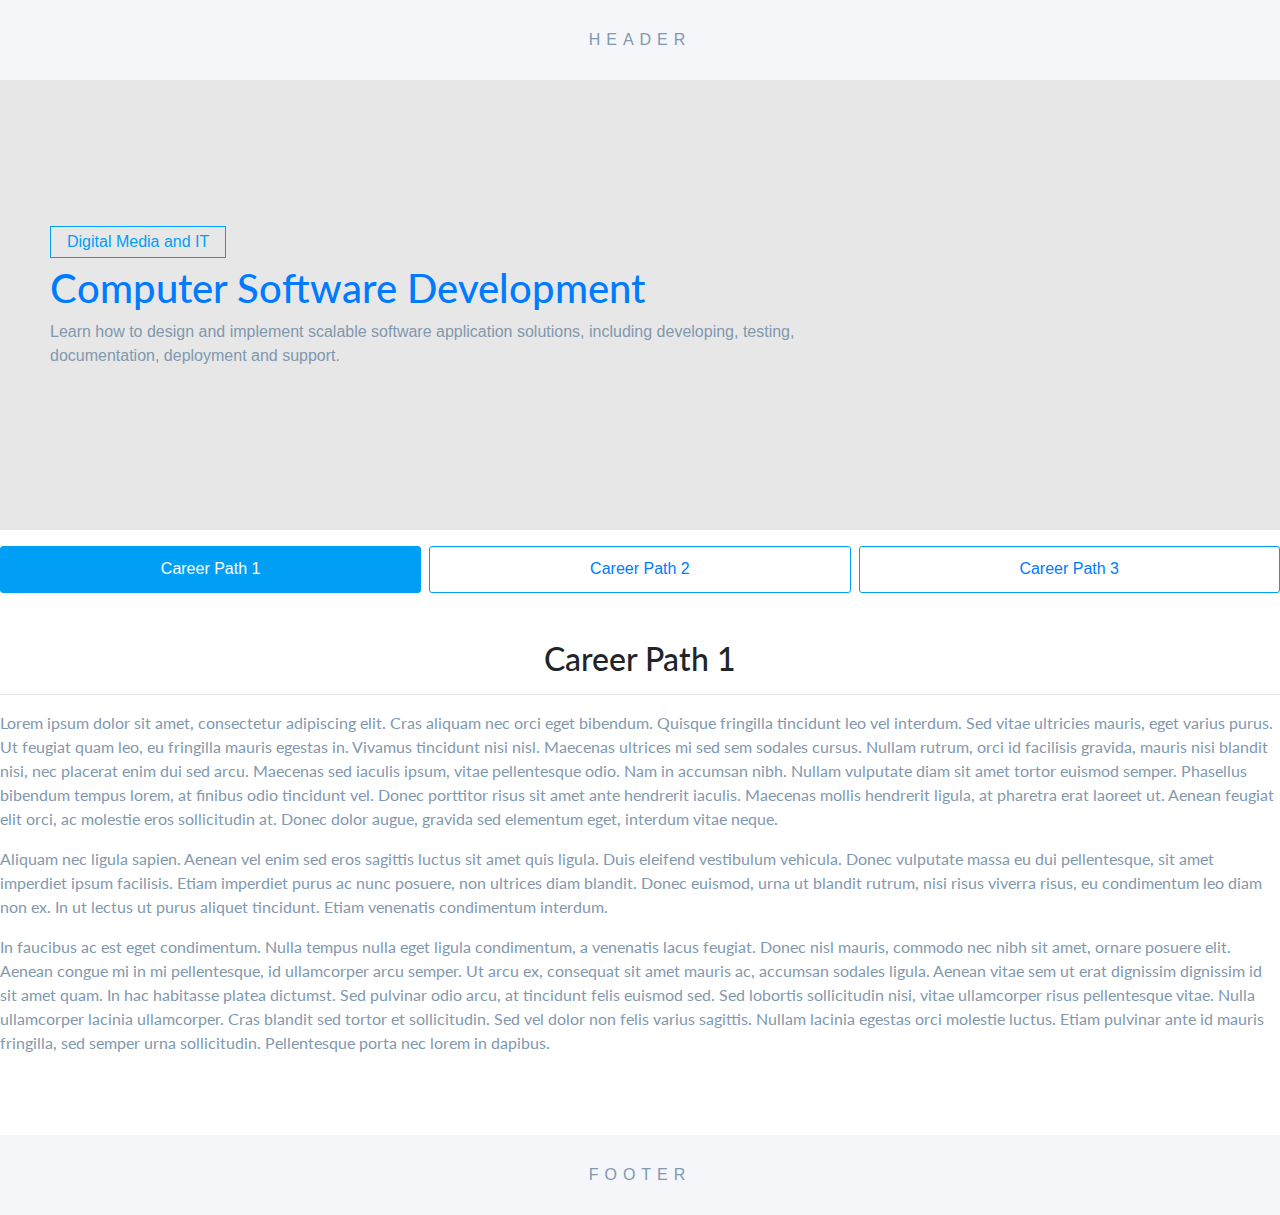
==== pages/software-dev.html @ f61a97df "initial wireframe" ====
<!DOCTYPE html>
<html lang="en-us">

<head>
    <meta charset="UTF-8" />    
    <title>DMIT Career Portal</title>
    <link rel="stylesheet" href="../css/reset.css">
    <link rel="stylesheet" href="../css/styles.css">
    <link rel="stylesheet" href="../css/careers.css">

    <!-- Link rels -->
    <link rel="stylesheet" href="https://maxcdn.bootstrapcdn.com/bootstrap/4.5.2/css/bootstrap.min.css">
    <link rel="shortcut icon" type="image/x-icon" href="https://image.ibb.co/fOur3b/favicon.png"/>

</head>

<body>
    <div class="software-dev-page">
        <header>
            <p>Header</p>
        </header>

        <main>
            <div class="section-1">
                <div class="caption">
                    <span>Digital Media and IT</span>
                    <h1>Computer Software Development</h1>
                    <p>Learn how to design and implement scalable software application solutions, including developing, testing, documentation, deployment and support.</p>
                </div>
            </div>

            <div class="section-2 mt-3">
                <ul class="nav nav-tabs" role="tablist">
                    <li class="nav-item">
                        <a class="nav-link active" data-toggle="tab" href="#tabs-1" role="tab">Career Path 1</a>
                    </li>
                    <li class="nav-item">
                        <a class="nav-link" data-toggle="tab" href="#tabs-2" role="tab">Career Path 2</a>
                    </li>
                    <li class="nav-item">
                        <a class="nav-link" data-toggle="tab" href="#tabs-3" role="tab">Career Path 3</a>
                    </li>
                </ul><!-- Tab panes -->
                <div class="tab-content">
                    <div class="tab-pane active mt-5 font-lato" id="tabs-1" role="tabpanel">
                        <h2 class="text-center">Career Path 1</h2>
                        <hr>
                        <p class="font-lato">
                            Lorem ipsum dolor sit amet, consectetur adipiscing elit. Cras aliquam nec orci eget bibendum. Quisque fringilla tincidunt leo vel interdum. Sed vitae ultricies mauris, eget varius purus. Ut feugiat quam leo, eu fringilla mauris egestas in. Vivamus tincidunt nisi nisl. Maecenas ultrices mi sed sem sodales cursus. Nullam rutrum, orci id facilisis gravida, mauris nisi blandit nisi, nec placerat enim dui sed arcu. Maecenas sed iaculis ipsum, vitae pellentesque odio. Nam in accumsan nibh. Nullam vulputate diam sit amet tortor euismod semper. Phasellus bibendum tempus lorem, at finibus odio tincidunt vel. Donec porttitor risus sit amet ante hendrerit iaculis. Maecenas mollis hendrerit ligula, at pharetra erat laoreet ut. Aenean feugiat elit orci, ac molestie eros sollicitudin at. Donec dolor augue, gravida sed elementum eget, interdum vitae neque.
                        </p>
                        <p class="font-lato">
                            Aliquam nec ligula sapien. Aenean vel enim sed eros sagittis luctus sit amet quis ligula. Duis eleifend vestibulum vehicula. Donec vulputate massa eu dui pellentesque, sit amet imperdiet ipsum facilisis. Etiam imperdiet purus ac nunc posuere, non ultrices diam blandit. Donec euismod, urna ut blandit rutrum, nisi risus viverra risus, eu condimentum leo diam non ex. In ut lectus ut purus aliquet tincidunt. Etiam venenatis condimentum interdum.
                        </p>
                        <p class="font-lato">
                            In faucibus ac est eget condimentum. Nulla tempus nulla eget ligula condimentum, a venenatis lacus feugiat. Donec nisl mauris, commodo nec nibh sit amet, ornare posuere elit. Aenean congue mi in mi pellentesque, id ullamcorper arcu semper. Ut arcu ex, consequat sit amet mauris ac, accumsan sodales ligula. Aenean vitae sem ut erat dignissim dignissim id sit amet quam. In hac habitasse platea dictumst. Sed pulvinar odio arcu, at tincidunt felis euismod sed. Sed lobortis sollicitudin nisi, vitae ullamcorper risus pellentesque vitae. Nulla ullamcorper lacinia ullamcorper. Cras blandit sed tortor et sollicitudin. Sed vel dolor non felis varius sagittis. Nullam lacinia egestas orci molestie luctus. Etiam pulvinar ante id mauris fringilla, sed semper urna sollicitudin. Pellentesque porta nec lorem in dapibus.
                        </p>
                    </div>
                    <div class="tab-pane mt-5 font-lato" id="tabs-2" role="tabpanel">
                        <h2 class="text-center">Career Path 2</h2>
                        <hr>
                        <p class="font-lato">
                            Lorem ipsum dolor sit amet, consectetur adipiscing elit. Cras aliquam nec orci eget bibendum. Quisque fringilla tincidunt leo vel interdum. Sed vitae ultricies mauris, eget varius purus. Ut feugiat quam leo, eu fringilla mauris egestas in. Vivamus tincidunt nisi nisl. Maecenas ultrices mi sed sem sodales cursus. Nullam rutrum, orci id facilisis gravida, mauris nisi blandit nisi, nec placerat enim dui sed arcu. Maecenas sed iaculis ipsum, vitae pellentesque odio. Nam in accumsan nibh. Nullam vulputate diam sit amet tortor euismod semper. Phasellus bibendum tempus lorem, at finibus odio tincidunt vel. Donec porttitor risus sit amet ante hendrerit iaculis. Maecenas mollis hendrerit ligula, at pharetra erat laoreet ut. Aenean feugiat elit orci, ac molestie eros sollicitudin at. Donec dolor augue, gravida sed elementum eget, interdum vitae neque.
                        </p>
                        <p class="font-lato">
                            Aliquam nec ligula sapien. Aenean vel enim sed eros sagittis luctus sit amet quis ligula. Duis eleifend vestibulum vehicula. Donec vulputate massa eu dui pellentesque, sit amet imperdiet ipsum facilisis. Etiam imperdiet purus ac nunc posuere, non ultrices diam blandit. Donec euismod, urna ut blandit rutrum, nisi risus viverra risus, eu condimentum leo diam non ex. In ut lectus ut purus aliquet tincidunt. Etiam venenatis condimentum interdum.
                        </p>
                        <p class="font-lato">
                            In faucibus ac est eget condimentum. Nulla tempus nulla eget ligula condimentum, a venenatis lacus feugiat. Donec nisl mauris, commodo nec nibh sit amet, ornare posuere elit. Aenean congue mi in mi pellentesque, id ullamcorper arcu semper. Ut arcu ex, consequat sit amet mauris ac, accumsan sodales ligula. Aenean vitae sem ut erat dignissim dignissim id sit amet quam. In hac habitasse platea dictumst. Sed pulvinar odio arcu, at tincidunt felis euismod sed. Sed lobortis sollicitudin nisi, vitae ullamcorper risus pellentesque vitae. Nulla ullamcorper lacinia ullamcorper. Cras blandit sed tortor et sollicitudin. Sed vel dolor non felis varius sagittis. Nullam lacinia egestas orci molestie luctus. Etiam pulvinar ante id mauris fringilla, sed semper urna sollicitudin. Pellentesque porta nec lorem in dapibus.
                        </p>
                    </div>
                    <div class="tab-pane mt-5 font-lato" id="tabs-3" role="tabpanel">
                        <h2 class="text-center">Career Path 3</h2>
                        <hr>
                        <p class="font-lato">
                            Lorem ipsum dolor sit amet, consectetur adipiscing elit. Cras aliquam nec orci eget bibendum. Quisque fringilla tincidunt leo vel interdum. Sed vitae ultricies mauris, eget varius purus. Ut feugiat quam leo, eu fringilla mauris egestas in. Vivamus tincidunt nisi nisl. Maecenas ultrices mi sed sem sodales cursus. Nullam rutrum, orci id facilisis gravida, mauris nisi blandit nisi, nec placerat enim dui sed arcu. Maecenas sed iaculis ipsum, vitae pellentesque odio. Nam in accumsan nibh. Nullam vulputate diam sit amet tortor euismod semper. Phasellus bibendum tempus lorem, at finibus odio tincidunt vel. Donec porttitor risus sit amet ante hendrerit iaculis. Maecenas mollis hendrerit ligula, at pharetra erat laoreet ut. Aenean feugiat elit orci, ac molestie eros sollicitudin at. Donec dolor augue, gravida sed elementum eget, interdum vitae neque.
                        </p>
                        <p class="font-lato">
                            Aliquam nec ligula sapien. Aenean vel enim sed eros sagittis luctus sit amet quis ligula. Duis eleifend vestibulum vehicula. Donec vulputate massa eu dui pellentesque, sit amet imperdiet ipsum facilisis. Etiam imperdiet purus ac nunc posuere, non ultrices diam blandit. Donec euismod, urna ut blandit rutrum, nisi risus viverra risus, eu condimentum leo diam non ex. In ut lectus ut purus aliquet tincidunt. Etiam venenatis condimentum interdum.
                        </p>
                        <p class="font-lato">
                            In faucibus ac est eget condimentum. Nulla tempus nulla eget ligula condimentum, a venenatis lacus feugiat. Donec nisl mauris, commodo nec nibh sit amet, ornare posuere elit. Aenean congue mi in mi pellentesque, id ullamcorper arcu semper. Ut arcu ex, consequat sit amet mauris ac, accumsan sodales ligula. Aenean vitae sem ut erat dignissim dignissim id sit amet quam. In hac habitasse platea dictumst. Sed pulvinar odio arcu, at tincidunt felis euismod sed. Sed lobortis sollicitudin nisi, vitae ullamcorper risus pellentesque vitae. Nulla ullamcorper lacinia ullamcorper. Cras blandit sed tortor et sollicitudin. Sed vel dolor non felis varius sagittis. Nullam lacinia egestas orci molestie luctus. Etiam pulvinar ante id mauris fringilla, sed semper urna sollicitudin. Pellentesque porta nec lorem in dapibus.
                        </p>
                    </div>
                </div>
            </div>
        </main>

        <footer>
            <p>Footer</p>
        </footer>
    </div>


    <!-- jQuery library -->
    <script src="https://ajax.googleapis.com/ajax/libs/jquery/3.5.1/jquery.min.js"></script>

    <!-- Latest compiled JavaScript -->
    <script src="https://maxcdn.bootstrapcdn.com/bootstrap/4.5.2/js/bootstrap.min.js"></script>
</body>

</html>
---- css/styles.css ----
@import url('https://fonts.googleapis.com/css?family=Lato:100,100i,300,300i,400,400i,700,700i,900,900i');

body {
    margin: 0;
    padding: 0;
    color: #1f4568;
}

/* Classes */
.font-lato {
    font-family: 'Lato', sans-serif;
}

.home,
.web-dev-page,
.software-dev-page {
    max-width: 1290px;
    margin: 0 auto;
    font-size: 100%;
    line-height: 1.5;
}

/* Header */
header {
    background-color: #f4f6f9;
    height: 80px;
    text-align: center;
}

header p {
    line-height: 80px;
    color: #8198ae;
    text-transform: uppercase;
    letter-spacing: 6px;
}



/* Footer */
footer {
    background-color: #f4f6f9;
    height: 80px;
    text-align: center;
}

footer p {
    line-height: 80px;
    color: #8198ae;
    text-transform: uppercase;
    letter-spacing: 6px;
}
---- css/careers.css ----
/* ---------------------- Web Dev Page Elements ---------------------- */

.section-1 {
    height: 50vh;
    background-image: url(../img/sample-bg.jpg);
    display: flex;
    align-items: center;
    padding: 0 50px;
}

h1 {
    color: #007bff;
    font-size: 55px;
    margin: 0;
    font-family: 'Lato', sans-serif;
}

.caption { 
    width: 70%;
}

.caption span {
    color: #009ff6;
    border: 1px solid #009ff6;
    padding: 3px 16px;
    margin-bottom: 6px;
    display: inline-block;
}

p { 
    color: #8198ae;
}

/* Section 2 */

.nav-tabs {
    border: 0 !important;
}

.nav-tabs .nav-item {
    width: 33.33%;
    text-align: center;
}

.nav-tabs .nav-item.show .nav-link, .nav-tabs .nav-link.active {
    color: #ffffff !important;
    background-color: #009ff6 !important;
    border-radius: 3px !important;
    border: 1px solid #009ff6 !important;
}

.nav-tabs {
    margin-right: -8px;
}

.nav-tabs .nav-link {
    border: 1px solid #009ff6 !important;
    margin-right: 8px !important;
    border-radius: 3px !important;
    padding: .65rem 1rem;
}

.nav-tabs .nav-link:hover {
    color: #007bff;
}


.section-2 {
    margin-bottom: 5rem;
}
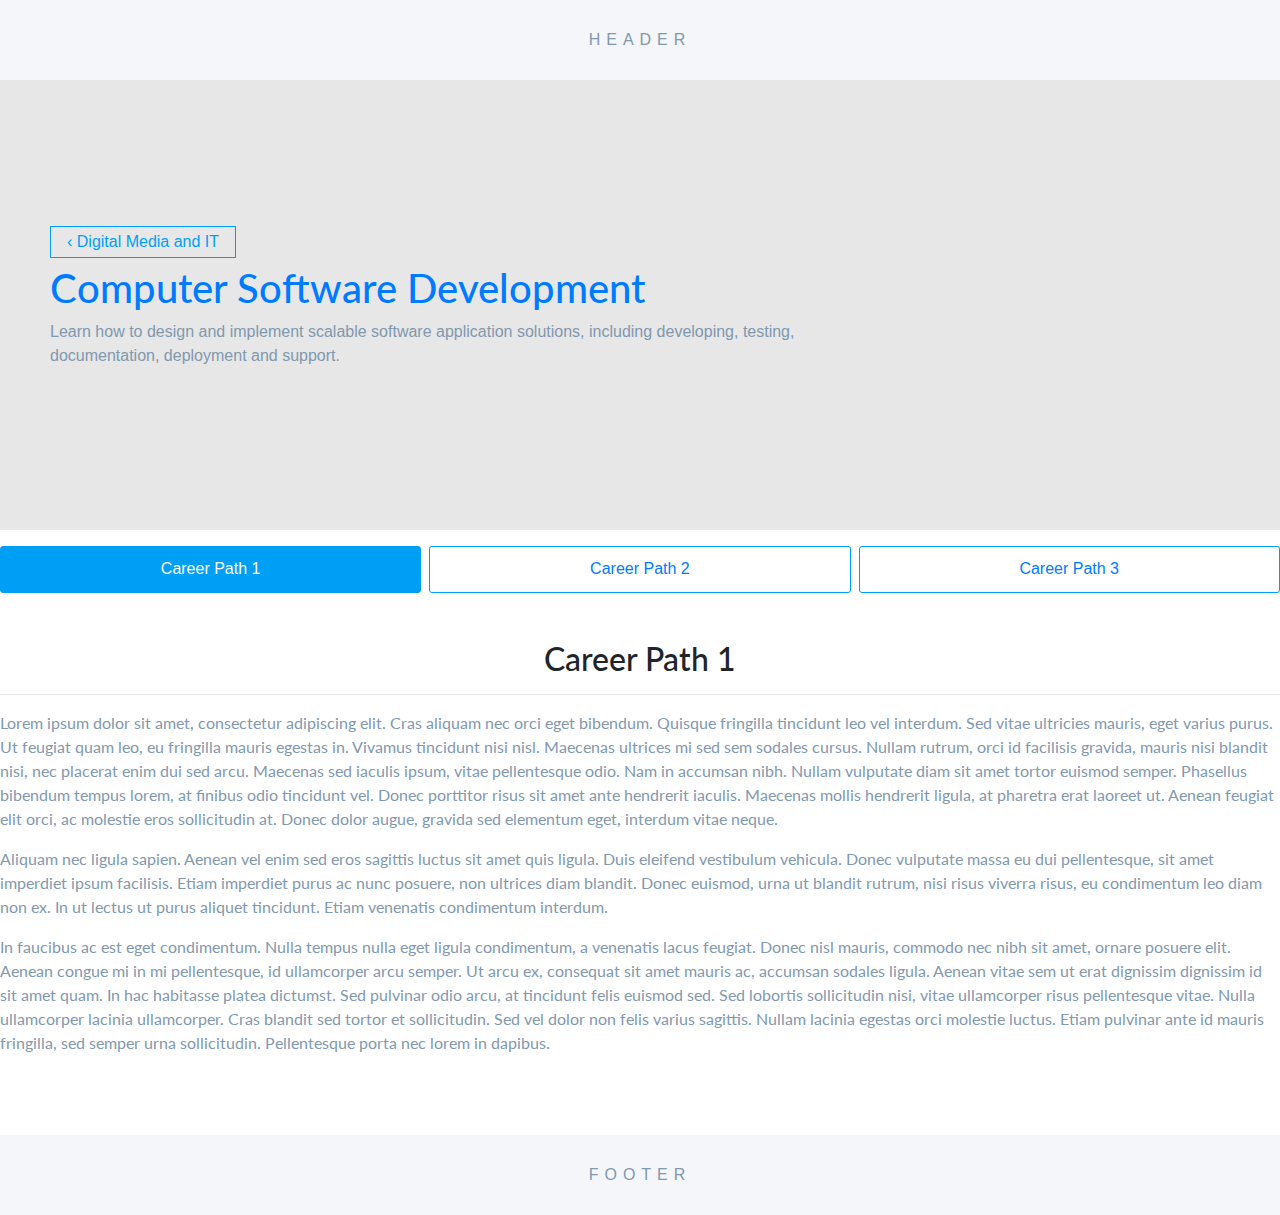
==== commit 678955ef: "updates on pages" ====
--- a/pages/software-dev.html
+++ b/pages/software-dev.html
@@ -4,13 +4,18 @@
 <head>
     <meta charset="UTF-8" />    
     <title>DMIT Career Portal</title>
+
+    <!-- Stylesheets -->
     <link rel="stylesheet" href="../css/reset.css">
     <link rel="stylesheet" href="../css/styles.css">
     <link rel="stylesheet" href="../css/careers.css">
 
-    <!-- Link rels -->
+
+    <!-- Bootstrap CDN -->
     <link rel="stylesheet" href="https://maxcdn.bootstrapcdn.com/bootstrap/4.5.2/css/bootstrap.min.css">
-    <link rel="shortcut icon" type="image/x-icon" href="https://image.ibb.co/fOur3b/favicon.png"/>
+
+    <!-- Favicon -->
+    <link rel="shortcut icon" type="image/png" href="img/favicon.png"/>
 
 </head>
 
@@ -23,7 +28,7 @@
         <main>
             <div class="section-1">
                 <div class="caption">
-                    <span>Digital Media and IT</span>
+                    <span><a href="../index.html" class="text-decoration-none">‹ Digital Media and IT</a></span>
                     <h1>Computer Software Development</h1>
                     <p>Learn how to design and implement scalable software application solutions, including developing, testing, documentation, deployment and support.</p>
                 </div>
--- a/css/careers.css
+++ b/css/careers.css
@@ -26,6 +26,10 @@
     padding: 3px 16px;
     margin-bottom: 6px;
     display: inline-block;
+}
+
+.caption span a {
+    color: inherit;
 }
 
 p { 
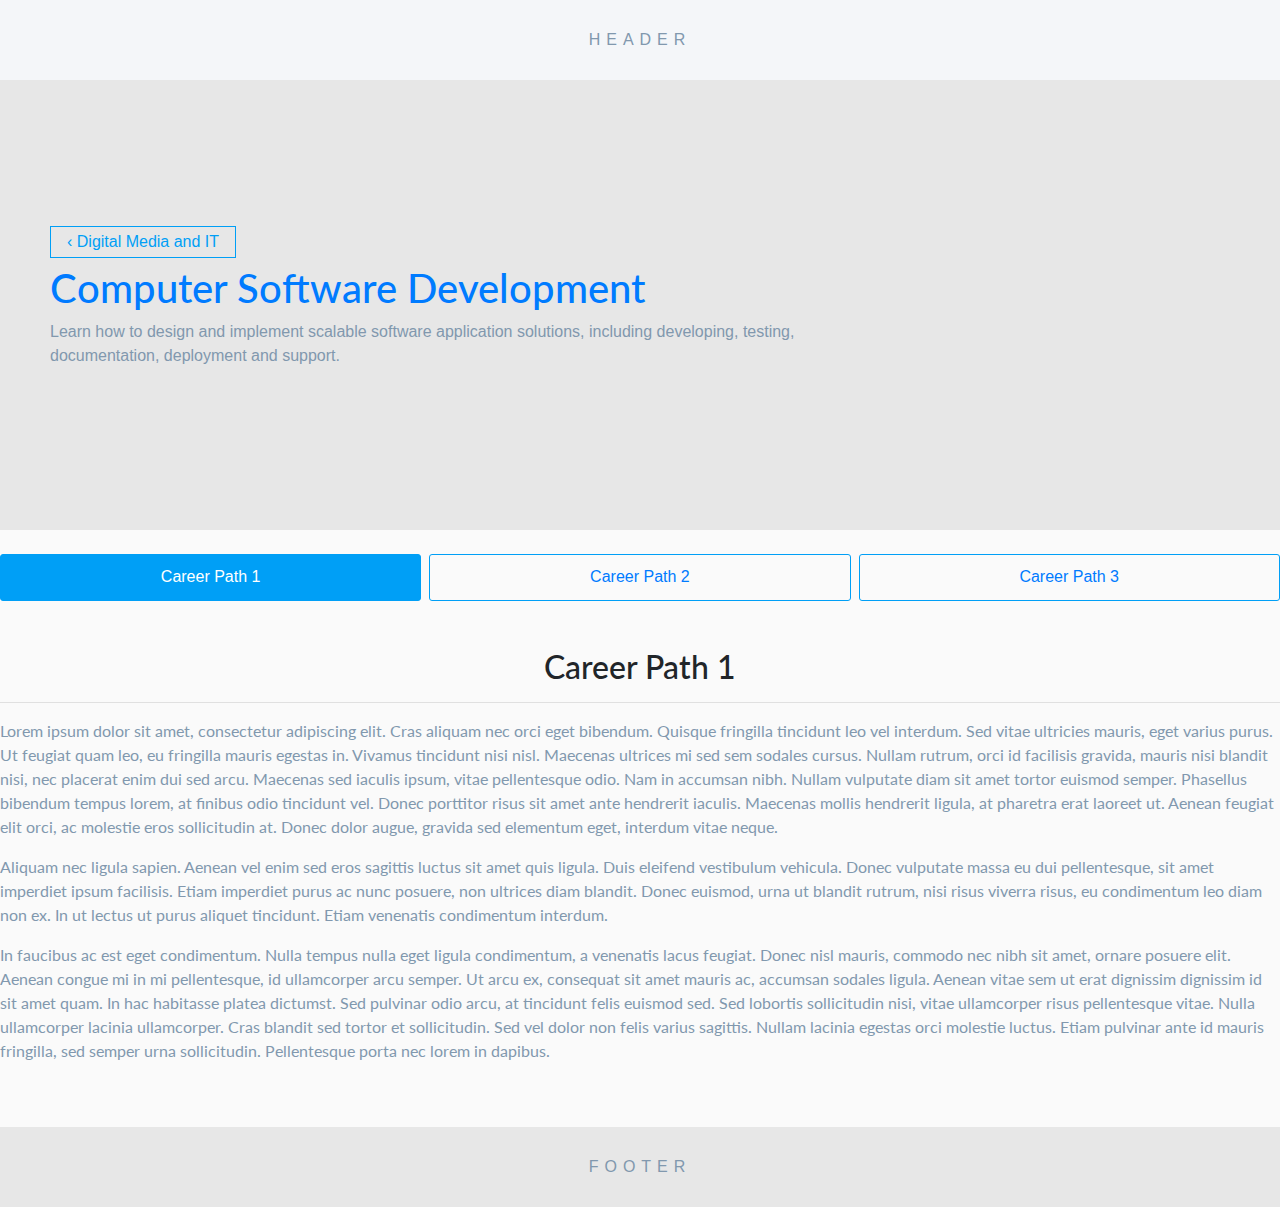
==== commit d4802ff3: "updates on pages" ====
--- a/pages/software-dev.html
+++ b/pages/software-dev.html
@@ -34,7 +34,7 @@
                 </div>
             </div>
 
-            <div class="section-2 mt-3">
+            <div class="section-2 pt-4 pb-5">
                 <ul class="nav nav-tabs" role="tablist">
                     <li class="nav-item">
                         <a class="nav-link active" data-toggle="tab" href="#tabs-1" role="tab">Career Path 1</a>
--- a/css/styles.css
+++ b/css/styles.css
@@ -14,7 +14,7 @@
 .home,
 .web-dev-page,
 .software-dev-page {
-    max-width: 1290px;
+    max-width: 1310px;
     margin: 0 auto;
     font-size: 100%;
     line-height: 1.5;
@@ -38,7 +38,7 @@
 
 /* Footer */
 footer {
-    background-color: #f4f6f9;
+    background-color: #e7e7e7;
     height: 80px;
     text-align: center;
 }
--- a/css/careers.css
+++ b/css/careers.css
@@ -71,5 +71,5 @@
 
 
 .section-2 {
-    margin-bottom: 5rem;
+    background: #f7f7f79c;
 }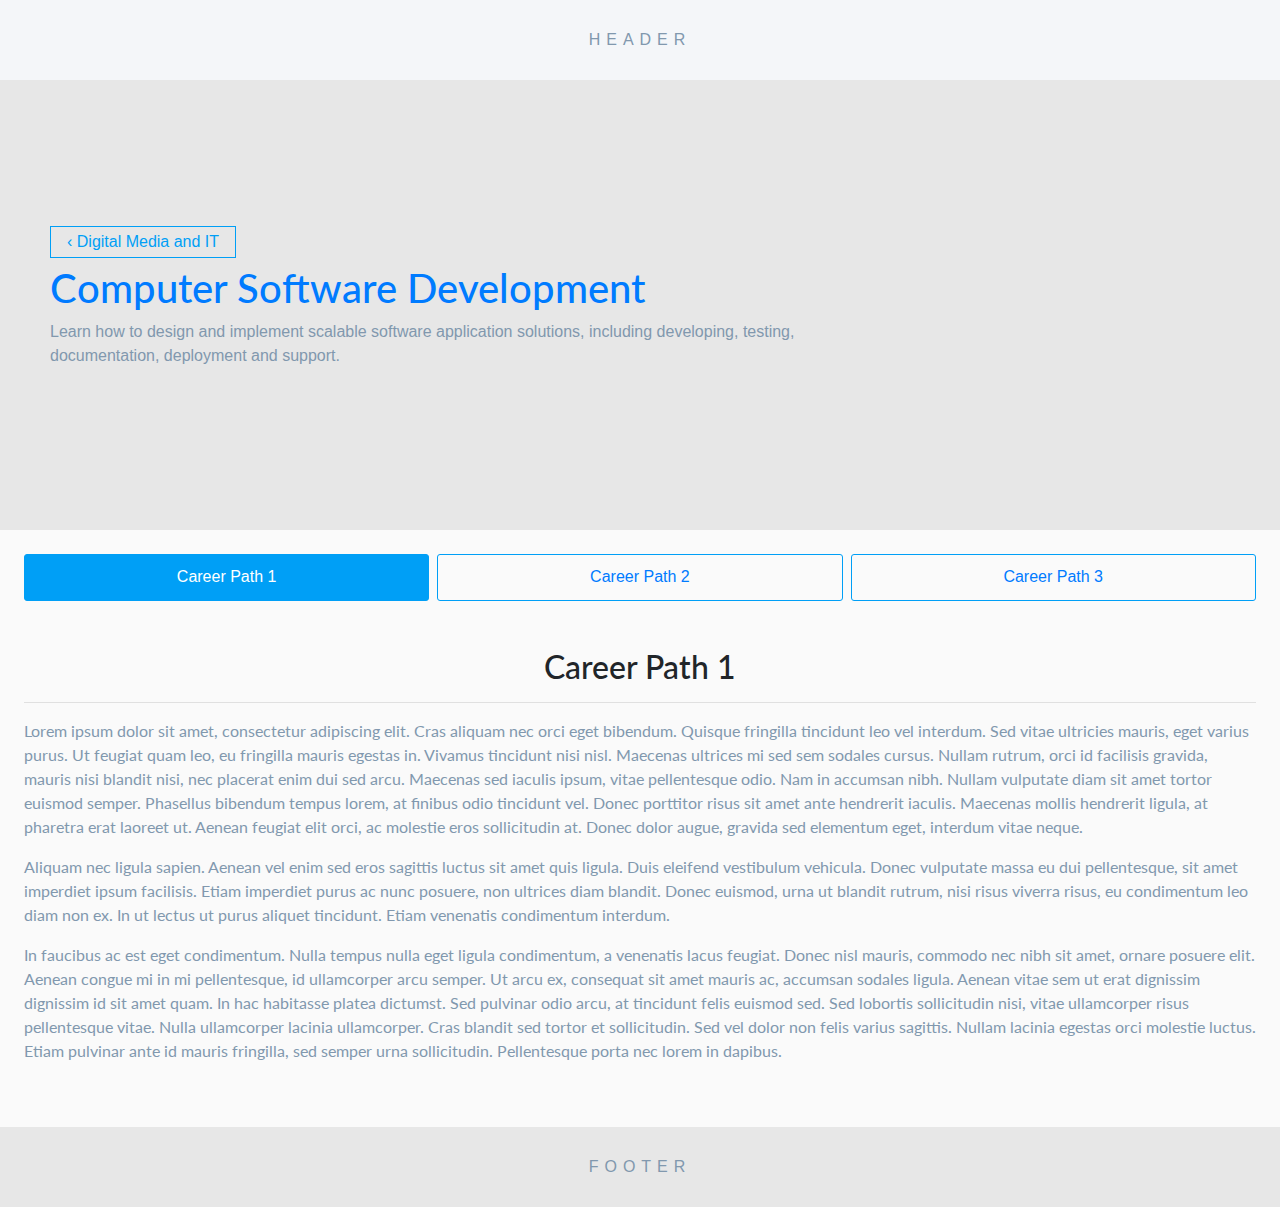
==== commit f27a9551: "updates on pages" ====
--- a/pages/software-dev.html
+++ b/pages/software-dev.html
@@ -34,7 +34,7 @@
                 </div>
             </div>
 
-            <div class="section-2 pt-4 pb-5">
+            <div class="section-2 pt-4 pb-5 px-4">
                 <ul class="nav nav-tabs" role="tablist">
                     <li class="nav-item">
                         <a class="nav-link active" data-toggle="tab" href="#tabs-1" role="tab">Career Path 1</a>
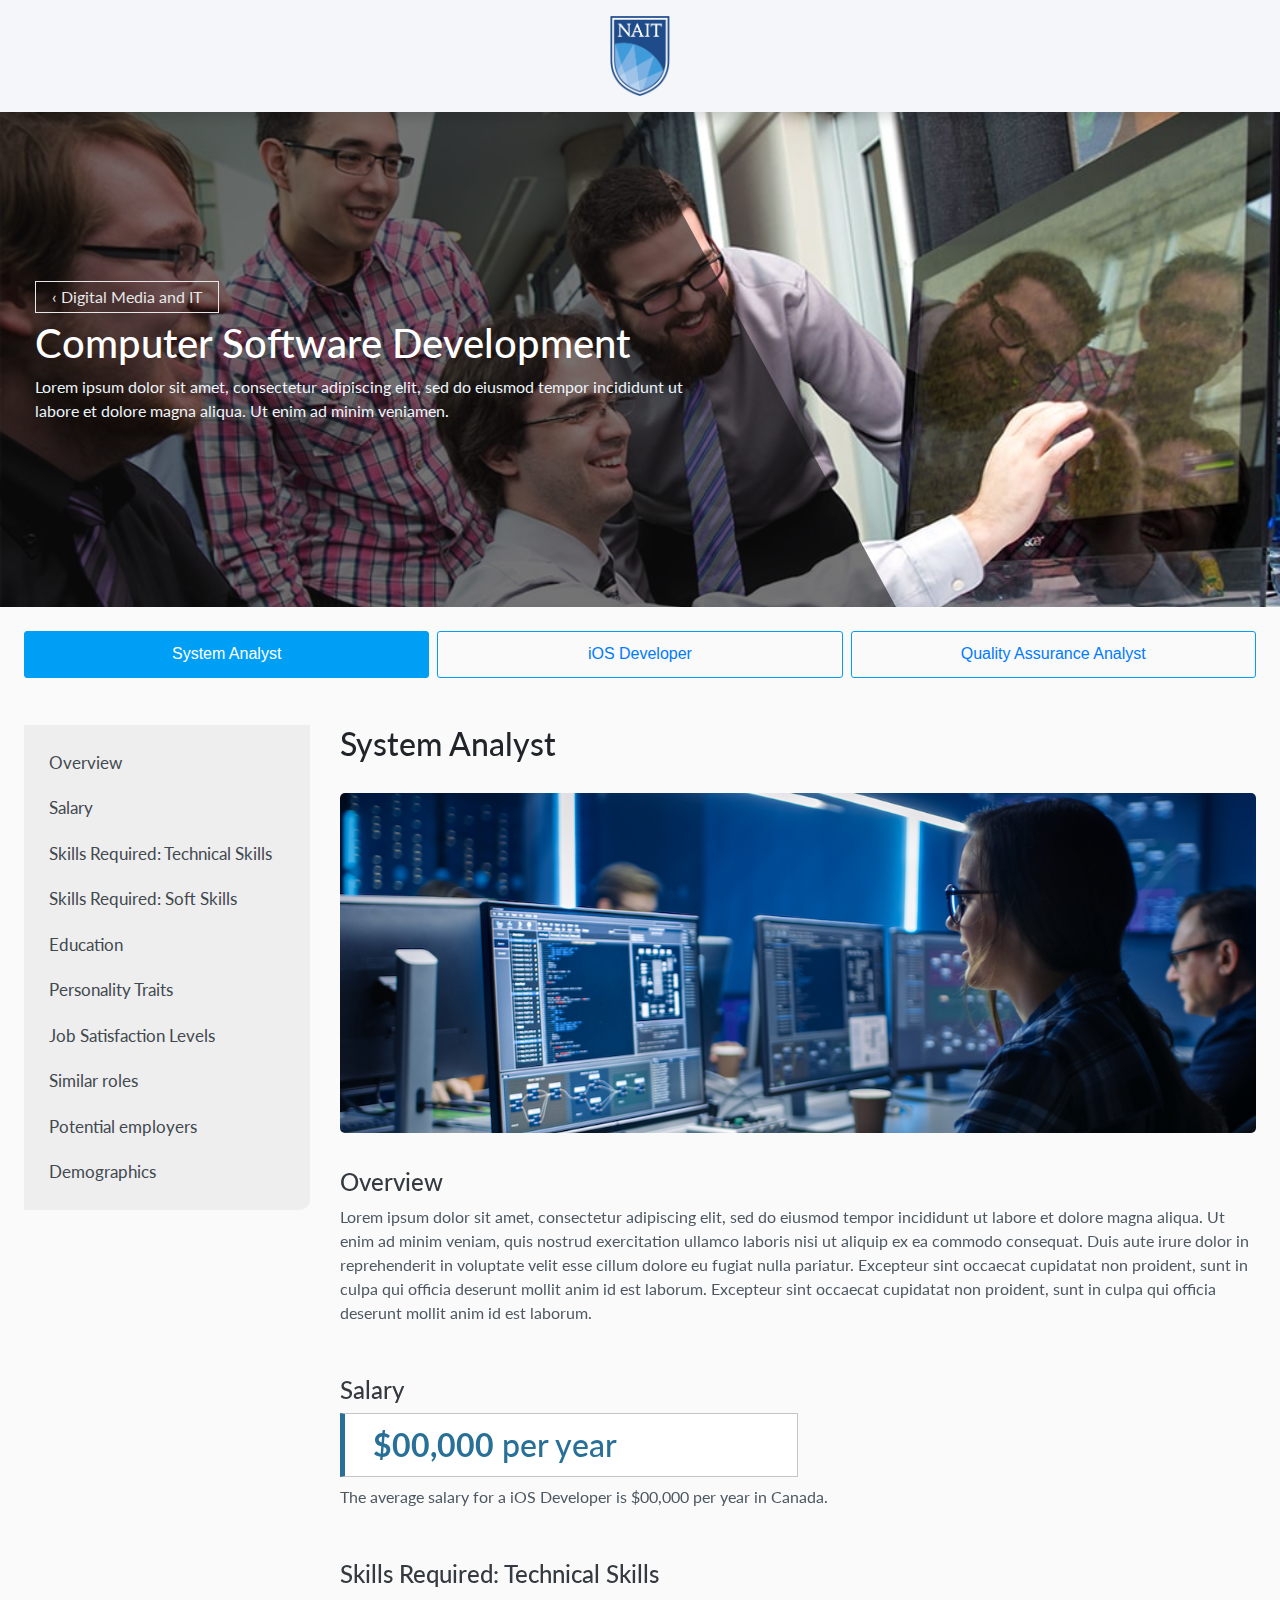
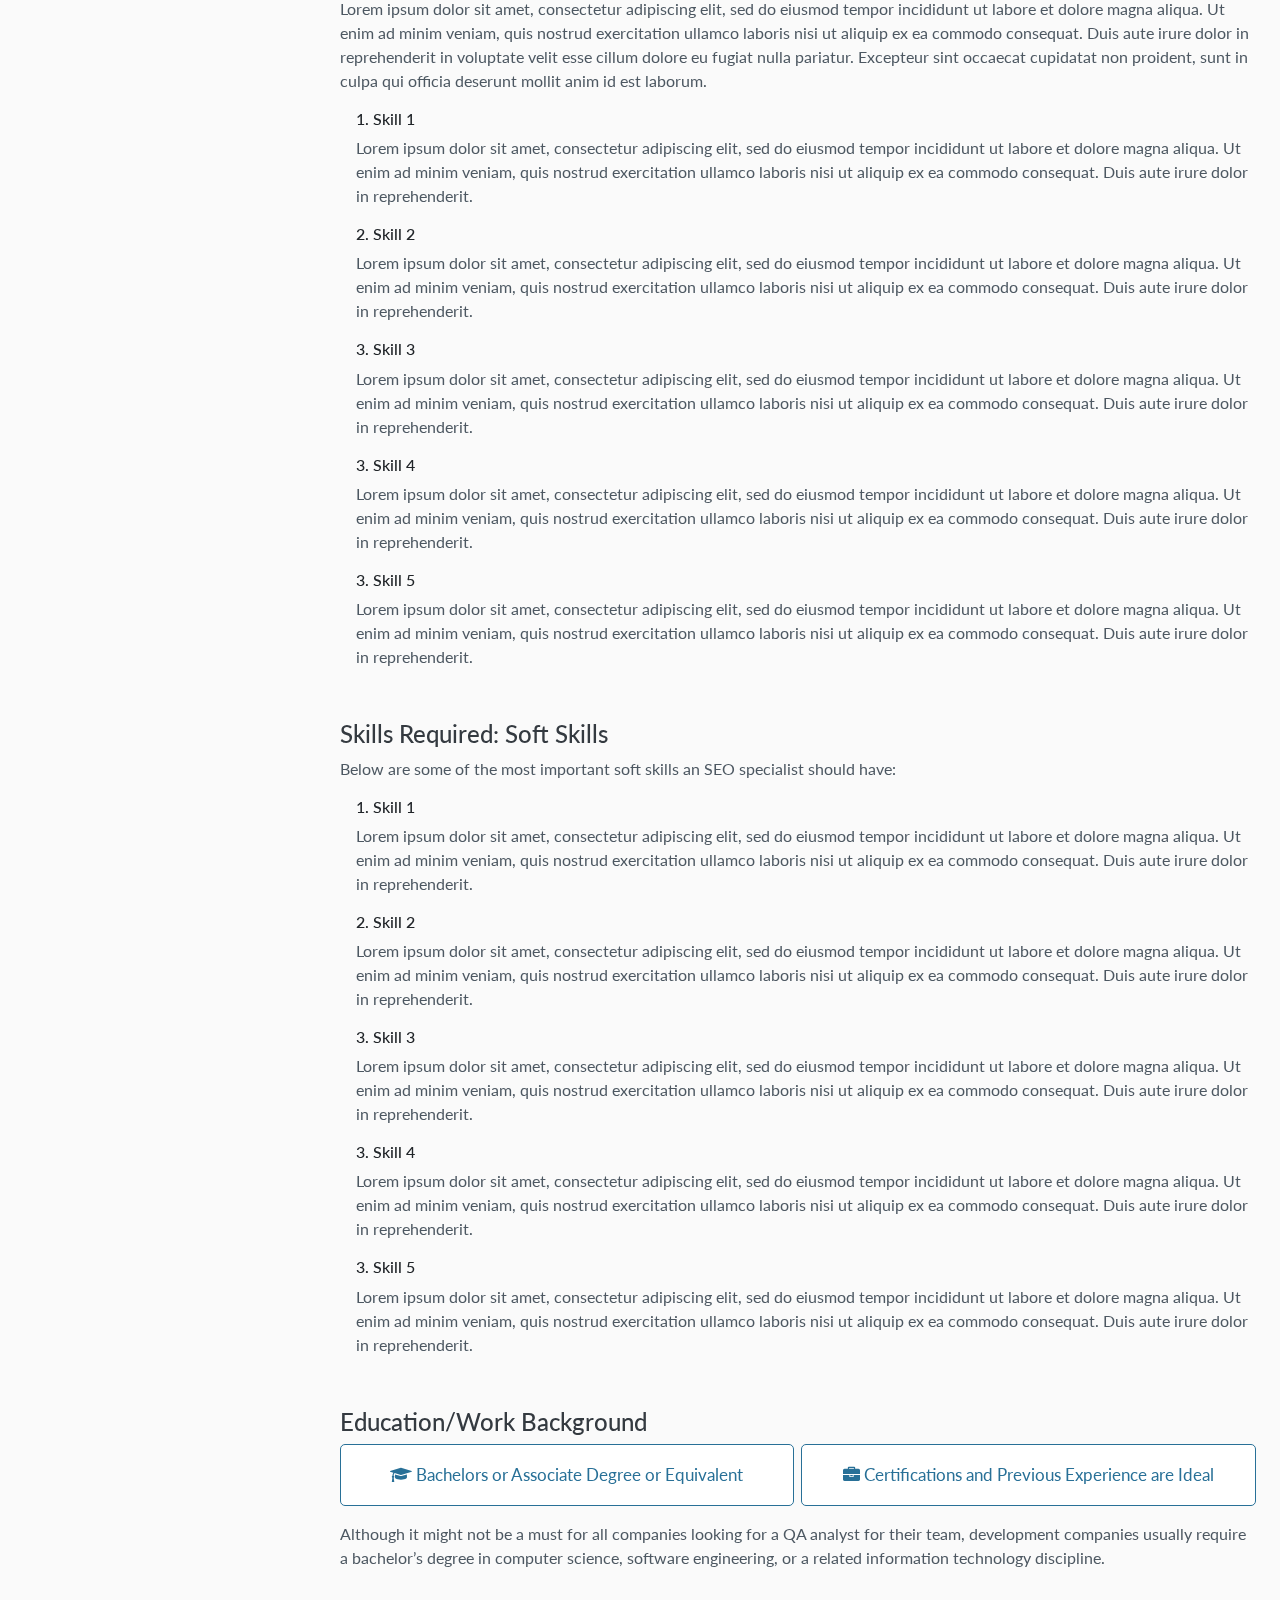
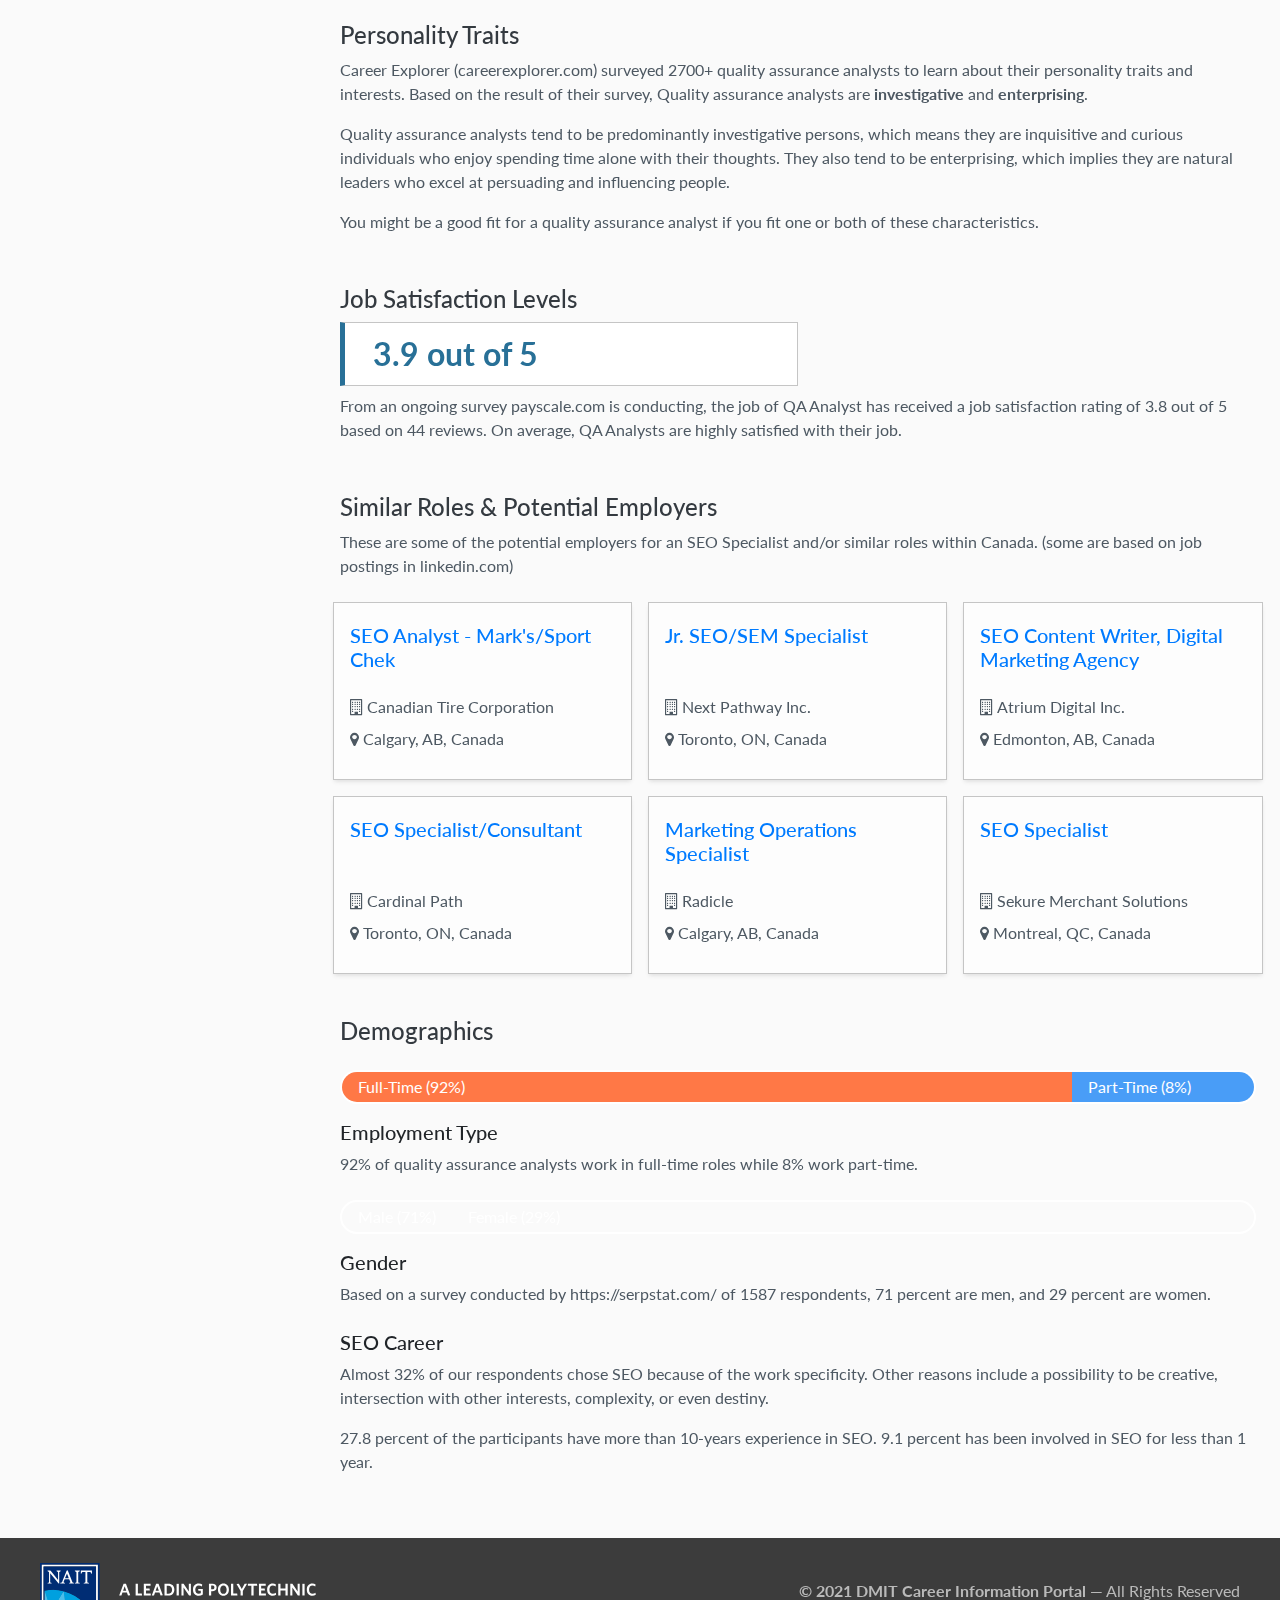
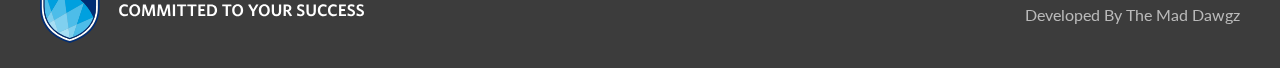
==== commit 914b9f87: "website update" ====
--- a/pages/software-dev.html
+++ b/pages/software-dev.html
@@ -17,81 +17,745 @@
     <!-- Favicon -->
     <link rel="shortcut icon" type="image/png" href="img/favicon.png"/>
 
+    <!-- Icons -->
+    <link rel="stylesheet" href="https://cdnjs.cloudflare.com/ajax/libs/font-awesome/4.7.0/css/font-awesome.min.css">
+
 </head>
 
 <body>
     <div class="software-dev-page">
         <header>
-            <p>Header</p>
+            <a href="../index.html">
+                <img src="../img/nait-logo.png" alt="NAIT LOGO">
+            </a>
         </header>
 
         <main>
-            <div class="section-1">
+            <div class="section-1 font-lato shadow-inner">
                 <div class="caption">
-                    <span><a href="../index.html" class="text-decoration-none">‹ Digital Media and IT</a></span>
-                    <h1>Computer Software Development</h1>
-                    <p>Learn how to design and implement scalable software application solutions, including developing, testing, documentation, deployment and support.</p>
+                    <div class="inside">
+                        <span><a href="../index.html" class="text-decoration-none">‹ Digital Media and IT</a></span>
+                        <h1>Computer Software Development</h1>
+                        <p>Lorem ipsum dolor sit amet, consectetur adipiscing elit, sed do eiusmod tempor incididunt ut labore et dolore magna aliqua. Ut enim ad minim veniamen. </p>
+                    </div>
                 </div>
             </div>
 
             <div class="section-2 pt-4 pb-5 px-4">
                 <ul class="nav nav-tabs" role="tablist">
                     <li class="nav-item">
-                        <a class="nav-link active" data-toggle="tab" href="#tabs-1" role="tab">Career Path 1</a>
+                        <a class="nav-link active" data-toggle="tab" href="#tabs-1" role="tab">System Analyst</a>
                     </li>
                     <li class="nav-item">
-                        <a class="nav-link" data-toggle="tab" href="#tabs-2" role="tab">Career Path 2</a>
+                        <a class="nav-link" data-toggle="tab" href="#tabs-2" role="tab">iOS Developer</a>
                     </li>
                     <li class="nav-item">
-                        <a class="nav-link" data-toggle="tab" href="#tabs-3" role="tab">Career Path 3</a>
+                        <a class="nav-link" data-toggle="tab" href="#tabs-3" role="tab">Quality Assurance Analyst</a>
                     </li>
                 </ul><!-- Tab panes -->
                 <div class="tab-content">
+
+                    <!-- System Analyst -->
                     <div class="tab-pane active mt-5 font-lato" id="tabs-1" role="tabpanel">
-                        <h2 class="text-center">Career Path 1</h2>
-                        <hr>
-                        <p class="font-lato">
-                            Lorem ipsum dolor sit amet, consectetur adipiscing elit. Cras aliquam nec orci eget bibendum. Quisque fringilla tincidunt leo vel interdum. Sed vitae ultricies mauris, eget varius purus. Ut feugiat quam leo, eu fringilla mauris egestas in. Vivamus tincidunt nisi nisl. Maecenas ultrices mi sed sem sodales cursus. Nullam rutrum, orci id facilisis gravida, mauris nisi blandit nisi, nec placerat enim dui sed arcu. Maecenas sed iaculis ipsum, vitae pellentesque odio. Nam in accumsan nibh. Nullam vulputate diam sit amet tortor euismod semper. Phasellus bibendum tempus lorem, at finibus odio tincidunt vel. Donec porttitor risus sit amet ante hendrerit iaculis. Maecenas mollis hendrerit ligula, at pharetra erat laoreet ut. Aenean feugiat elit orci, ac molestie eros sollicitudin at. Donec dolor augue, gravida sed elementum eget, interdum vitae neque.
-                        </p>
-                        <p class="font-lato">
-                            Aliquam nec ligula sapien. Aenean vel enim sed eros sagittis luctus sit amet quis ligula. Duis eleifend vestibulum vehicula. Donec vulputate massa eu dui pellentesque, sit amet imperdiet ipsum facilisis. Etiam imperdiet purus ac nunc posuere, non ultrices diam blandit. Donec euismod, urna ut blandit rutrum, nisi risus viverra risus, eu condimentum leo diam non ex. In ut lectus ut purus aliquet tincidunt. Etiam venenatis condimentum interdum.
-                        </p>
-                        <p class="font-lato">
-                            In faucibus ac est eget condimentum. Nulla tempus nulla eget ligula condimentum, a venenatis lacus feugiat. Donec nisl mauris, commodo nec nibh sit amet, ornare posuere elit. Aenean congue mi in mi pellentesque, id ullamcorper arcu semper. Ut arcu ex, consequat sit amet mauris ac, accumsan sodales ligula. Aenean vitae sem ut erat dignissim dignissim id sit amet quam. In hac habitasse platea dictumst. Sed pulvinar odio arcu, at tincidunt felis euismod sed. Sed lobortis sollicitudin nisi, vitae ullamcorper risus pellentesque vitae. Nulla ullamcorper lacinia ullamcorper. Cras blandit sed tortor et sollicitudin. Sed vel dolor non felis varius sagittis. Nullam lacinia egestas orci molestie luctus. Etiam pulvinar ante id mauris fringilla, sed semper urna sollicitudin. Pellentesque porta nec lorem in dapibus.
-                        </p>
-                    </div>
+                        <div class="row">
+                            <div class="col-md-3">
+                                <ul id="nav" class="keypoints-nav">
+                                    <li><a href="#section-sa-1" class="js-anchor-link">Overview</a></li>
+                                    <li><a href="#section-sa-2" class="js-anchor-link">Salary</a></li>
+                                    <li><a href="#section-sa-3" class="js-anchor-link">Skills Required: Technical Skills</a></li>
+                                    <li><a href="#section-sa-4" class="js-anchor-link">Skills Required: Soft Skills</a></li>
+                                    <li><a href="#section-sa-5" class="js-anchor-link">Education</a></li>
+                                    <li><a href="#section-sa-6" class="js-anchor-link">Personality Traits</a></li>
+                                    <li><a href="#section-sa-7" class="js-anchor-link">Job Satisfaction Levels</a></li>
+                                    <li><a href="#section-sa-8" class="js-anchor-link">Similar roles</a></li>
+                                    <li><a href="#section-sa-9" class="js-anchor-link">Potential employers</a></li>
+                                    <li><a href="#section-sa-10" class="js-anchor-link">Demographics</a></li>
+                                </ul>
+                            </div>
+                            <div class="col-md-9">
+                                <h2 class="career-title">System Analyst</h2>
+                                <div class="career-ftimage seo position-relative">
+                                    <img src="../img/system-analyst.jpg" alt="SEO">
+                                </div>
+                                <div id="section-sa-1" class="section">
+                                    <h4 class="text-dark">Overview</h4>
+                                    <p class="font-lato">
+                                        Lorem ipsum dolor sit amet, consectetur adipiscing elit, sed do eiusmod tempor incididunt ut labore et dolore magna aliqua. Ut enim ad minim veniam, quis nostrud exercitation ullamco laboris nisi ut aliquip ex ea commodo consequat. Duis aute irure dolor in reprehenderit in voluptate velit esse cillum dolore eu fugiat nulla pariatur. Excepteur sint occaecat cupidatat non proident, sunt in culpa qui officia deserunt mollit anim id est laborum. Excepteur sint occaecat cupidatat non proident, sunt in culpa qui officia deserunt mollit anim id est laborum.
+                                    </p>
+                                </div>
+
+                                <div id="section-sa-2" class="section">
+                                    <h4 class="text-dark">Salary</h4>
+                                    <h2><b>$00,000</b> per year</h2>
+                                    <p class="font-lato">
+                                        The average salary for a iOS Developer is $00,000 per year in Canada.
+                                    </p>
+                                </div>
+
+                                <div id="section-sa-3" class="section">
+                                    <h4 class="text-dark">Skills Required: Technical Skills</h4>
+                                    <p class="font-lato">
+                                        Lorem ipsum dolor sit amet, consectetur adipiscing elit, sed do eiusmod tempor incididunt ut labore et dolore magna aliqua. Ut enim ad minim veniam, quis nostrud exercitation ullamco laboris nisi ut aliquip ex ea commodo consequat. Duis aute irure dolor in reprehenderit in voluptate velit esse cillum dolore eu fugiat nulla pariatur. Excepteur sint occaecat cupidatat non proident, sunt in culpa qui officia deserunt mollit anim id est laborum.
+                                    </p>
+                                    <ol class="ml-3">
+                                        <li>
+                                            <h6>1. Skill 1</h6>
+                                            <p>
+                                                Lorem ipsum dolor sit amet, consectetur adipiscing elit, sed do eiusmod tempor incididunt ut labore et dolore magna aliqua. Ut enim ad minim veniam, quis nostrud exercitation ullamco laboris nisi ut aliquip ex ea commodo consequat. Duis aute irure dolor in reprehenderit.
+                                            </p>
+                                        </li>
+                                        <li>
+                                            <h6>2.	Skill 2</h6>
+                                            <p>
+                                                Lorem ipsum dolor sit amet, consectetur adipiscing elit, sed do eiusmod tempor incididunt ut labore et dolore magna aliqua. Ut enim ad minim veniam, quis nostrud exercitation ullamco laboris nisi ut aliquip ex ea commodo consequat. Duis aute irure dolor in reprehenderit.
+                                            </p>
+                                        </li>
+                                        <li>
+                                            <h6>3.	Skill 3</h6>
+                                            <p>
+                                                Lorem ipsum dolor sit amet, consectetur adipiscing elit, sed do eiusmod tempor incididunt ut labore et dolore magna aliqua. Ut enim ad minim veniam, quis nostrud exercitation ullamco laboris nisi ut aliquip ex ea commodo consequat. Duis aute irure dolor in reprehenderit.
+                                            </p>
+                                        </li>
+                                        <li>
+                                            <h6>3.	Skill 4</h6>
+                                            <p>
+                                                Lorem ipsum dolor sit amet, consectetur adipiscing elit, sed do eiusmod tempor incididunt ut labore et dolore magna aliqua. Ut enim ad minim veniam, quis nostrud exercitation ullamco laboris nisi ut aliquip ex ea commodo consequat. Duis aute irure dolor in reprehenderit.
+                                            </p>
+                                        </li>
+                                        <li>
+                                            <h6>3.	Skill 5</h6>
+                                            <p>
+                                                Lorem ipsum dolor sit amet, consectetur adipiscing elit, sed do eiusmod tempor incididunt ut labore et dolore magna aliqua. Ut enim ad minim veniam, quis nostrud exercitation ullamco laboris nisi ut aliquip ex ea commodo consequat. Duis aute irure dolor in reprehenderit.
+                                            </p>
+                                        </li>
+                                    </ol>
+                                </div>
+
+                                <div id="section-sa-4" class="section">
+                                    <h4 class="text-dark">Skills Required: Soft Skills</h4>
+                                    <p class="font-lato">
+                                        Below are some of the most important soft skills an SEO specialist should have:
+                                    </p>
+                                    <ol class="ml-3">
+                                        <li>
+                                            <h6>1. Skill 1</h6>
+                                            <p>
+                                                Lorem ipsum dolor sit amet, consectetur adipiscing elit, sed do eiusmod tempor incididunt ut labore et dolore magna aliqua. Ut enim ad minim veniam, quis nostrud exercitation ullamco laboris nisi ut aliquip ex ea commodo consequat. Duis aute irure dolor in reprehenderit.
+                                            </p>
+                                        </li>
+                                        <li>
+                                            <h6>2.	Skill 2</h6>
+                                            <p>
+                                                Lorem ipsum dolor sit amet, consectetur adipiscing elit, sed do eiusmod tempor incididunt ut labore et dolore magna aliqua. Ut enim ad minim veniam, quis nostrud exercitation ullamco laboris nisi ut aliquip ex ea commodo consequat. Duis aute irure dolor in reprehenderit.
+                                            </p>
+                                        </li>
+                                        <li>
+                                            <h6>3.	Skill 3</h6>
+                                            <p>
+                                                Lorem ipsum dolor sit amet, consectetur adipiscing elit, sed do eiusmod tempor incididunt ut labore et dolore magna aliqua. Ut enim ad minim veniam, quis nostrud exercitation ullamco laboris nisi ut aliquip ex ea commodo consequat. Duis aute irure dolor in reprehenderit.
+                                            </p>
+                                        </li>
+                                        <li>
+                                            <h6>3.	Skill 4</h6>
+                                            <p>
+                                                Lorem ipsum dolor sit amet, consectetur adipiscing elit, sed do eiusmod tempor incididunt ut labore et dolore magna aliqua. Ut enim ad minim veniam, quis nostrud exercitation ullamco laboris nisi ut aliquip ex ea commodo consequat. Duis aute irure dolor in reprehenderit.
+                                            </p>
+                                        </li>
+                                        <li>
+                                            <h6>3.	Skill 5</h6>
+                                            <p>
+                                                Lorem ipsum dolor sit amet, consectetur adipiscing elit, sed do eiusmod tempor incididunt ut labore et dolore magna aliqua. Ut enim ad minim veniam, quis nostrud exercitation ullamco laboris nisi ut aliquip ex ea commodo consequat. Duis aute irure dolor in reprehenderit.
+                                            </p>
+                                        </li>
+                                    </ol>
+                                </div>
+
+                                <div id="section-sa-5" class="section">
+                                    <h4 class="text-dark">Education/Work Background</h4>
+                                    <div class="d-flex boxes">
+                                        <p>
+                                            <i class="fa fa-graduation-cap" aria-hidden="true"></i>
+                                            Bachelors or Associate Degree or Equivalent
+                                        </p>
+                                        <p>
+                                            <i class="fa fa-briefcase" aria-hidden="true"></i>
+                                            Certifications and Previous Experience are Ideal
+                                        </p>
+                                    </div>
+                                    <p class="font-lato">
+                                        Although it might not be a must for all companies looking for a QA analyst for their team, development companies usually require a bachelor’s degree in computer science, software engineering, or a related information technology discipline.
+                                    </p>
+                                </div>
+
+                                <div id="section-sa-6" class="section">
+                                    <h4 class="text-dark">Personality Traits</h4>
+                                    <p class="font-lato">
+                                        Career Explorer (careerexplorer.com) surveyed 2700+ quality assurance analysts to learn about their personality traits and interests. Based on the result of their survey, Quality assurance analysts are <b>investigative</b> and <b>enterprising</b>.
+                                    </p>
+                                    <p class="font-lato">
+                                        Quality assurance analysts tend to be predominantly investigative persons, which means they are inquisitive and curious individuals who enjoy spending time alone with their thoughts. They also tend to be enterprising, which implies they are natural leaders who excel at persuading and influencing people.
+                                    </p>
+                                    <p>You might be a good fit for a quality assurance analyst if you fit one or both of these characteristics.</p>
+                                </div>
+
+                                <div id="section-sa-7" class="section">
+                                    <h4 class="text-dark" id="section-sa-8">Job Satisfaction Levels</h4>
+                                    <h2><b>3.9 out of 5</b></h2>
+                                    <p class="font-lato">
+                                        From an ongoing survey payscale.com is conducting, the job of QA Analyst has received a job satisfaction rating of 3.8 out of 5 based on 44 reviews. On average, QA Analysts are highly satisfied with their job. 
+                                    </p>
+                                </div>
+
+                                <div id="section-sa-9" class="section">
+                                    <h4 class="text-dark">Similar Roles & Potential Employers</h4>
+                                    <p class="font-lato">
+                                        These are some of the potential employers for an SEO Specialist and/or similar roles within Canada. (some are based on job postings in linkedin.com)
+                                    </p>
+                                    <div class="row"> 
+                                        <div class="col-md-4 p-2">
+                                            <a href="#" class="potential-employer">
+                                                <h5 class="pb-3">SEO Analyst - Mark's/Sport Chek</h5>
+                                                <p class="mb-2"><i class="fa fa-building-o" aria-hidden="true"></i><span class="pl-1">Canadian Tire Corporation</span></p>
+                                                <p class="mb-2"><i class="fa fa-map-marker" aria-hidden="true"></i><span class="pl-1">Calgary, AB, Canada</span></p>
+                                            </a>
+                                        </div>
+                                        <div class="col-md-4 p-2">
+                                            <a href="#" class="potential-employer">
+                                                <h5 class="pb-3">Jr. SEO/SEM Specialist</h5>
+                                                <p class="mb-2"><i class="fa fa-building-o" aria-hidden="true"></i><span class="pl-1">Next Pathway Inc.</span></p>
+                                                <p class="mb-2"><i class="fa fa-map-marker" aria-hidden="true"></i><span class="pl-1">Toronto, ON, Canada</span></p>
+                                            </a>
+                                        </div>
+                                        <div class="col-md-4 p-2">
+                                            <a href="#" class="potential-employer">
+                                                <h5 class="pb-3">SEO Content Writer, Digital Marketing Agency</h5>
+                                                <p class="mb-2"><i class="fa fa-building-o" aria-hidden="true"></i><span class="pl-1">Atrium Digital Inc.</span></p>
+                                                <p class="mb-2"><i class="fa fa-map-marker" aria-hidden="true"></i><span class="pl-1">Edmonton, AB, Canada</span></p>
+                                            </a>
+                                        </div>
+                                        <div class="col-md-4 p-2">
+                                            <a href="#" class="potential-employer">
+                                                <h5 class="pb-3">SEO Specialist/Consultant</h5>
+                                                <p class="mb-2"><i class="fa fa-building-o" aria-hidden="true"></i><span class="pl-1">Cardinal Path</span></p>
+                                                <p class="mb-2"><i class="fa fa-map-marker" aria-hidden="true"></i><span class="pl-1">Toronto, ON, Canada</span></p>
+                                            </a>
+                                        </div>
+                                        <div class="col-md-4 p-2">
+                                            <a href="#" class="potential-employer">
+                                                <h5 class="pb-3">Marketing Operations Specialist</h5>
+                                                <p class="mb-2"><i class="fa fa-building-o" aria-hidden="true"></i><span class="pl-1">Radicle</span></p>
+                                                <p class="mb-2"><i class="fa fa-map-marker" aria-hidden="true"></i><span class="pl-1">Calgary, AB, Canada</span></p>
+                                            </a>
+                                        </div>
+                                        <div class="col-md-4 p-2">
+                                            <a href="#" class="potential-employer">
+                                                <h5 class="pb-3">SEO Specialist</h5>
+                                                <p class="mb-2"><i class="fa fa-building-o" aria-hidden="true"></i><span class="pl-1">Sekure Merchant Solutions</span></p>
+                                                <p class="mb-2"><i class="fa fa-map-marker" aria-hidden="true"></i><span class="pl-1">Montreal, QC, Canada</span></p>
+                                            </a>
+                                        </div>
+                                    </div>
+                                </div>
+
+                                <div id="section-sa-10" class="section">
+                                    <h4 class="text-dark">Demographics</h4>
+                                    <div class="emp-type d-flex mt-4 mb-3">
+                                        <p class="full-time">Full-Time (92%)</p>
+                                        <p class="part-time">Part-Time (8%)</p>
+                                    </div>
+                                    <h5>Employment Type</h5>
+                                    <p>92% of quality assurance analysts work in full-time roles while 8% work part-time.</p>
+
+                                    <div class="gender d-flex mt-4 mb-3">
+                                        <p class="male">Male (71%)</p>
+                                        <p class="female">Female (29%)</p>
+                                    </div>
+                                    <h5>Gender</h5>
+                                    <p>Based on a survey conducted by https://serpstat.com/ of 1587 respondents, 71 percent are men, and 29 percent are women.</p>
+
+                                    <h5 class="mt-4">SEO Career</h5>
+                                    <p>Almost 32% of our respondents chose SEO because of the work specificity. Other reasons include a possibility to be creative, intersection with other interests, complexity, or even destiny.</p>
+                                    <p>27.8 percent of the participants have more than 10-years experience in SEO. 9.1 percent has been involved in SEO for less than 1 year.</p>
+                                </div>
+
+                            </div>
+                        </div>
+                    </div><!-- End of System Analyst -->
+
+                    <!-- iOS Developer -->
                     <div class="tab-pane mt-5 font-lato" id="tabs-2" role="tabpanel">
-                        <h2 class="text-center">Career Path 2</h2>
-                        <hr>
-                        <p class="font-lato">
-                            Lorem ipsum dolor sit amet, consectetur adipiscing elit. Cras aliquam nec orci eget bibendum. Quisque fringilla tincidunt leo vel interdum. Sed vitae ultricies mauris, eget varius purus. Ut feugiat quam leo, eu fringilla mauris egestas in. Vivamus tincidunt nisi nisl. Maecenas ultrices mi sed sem sodales cursus. Nullam rutrum, orci id facilisis gravida, mauris nisi blandit nisi, nec placerat enim dui sed arcu. Maecenas sed iaculis ipsum, vitae pellentesque odio. Nam in accumsan nibh. Nullam vulputate diam sit amet tortor euismod semper. Phasellus bibendum tempus lorem, at finibus odio tincidunt vel. Donec porttitor risus sit amet ante hendrerit iaculis. Maecenas mollis hendrerit ligula, at pharetra erat laoreet ut. Aenean feugiat elit orci, ac molestie eros sollicitudin at. Donec dolor augue, gravida sed elementum eget, interdum vitae neque.
-                        </p>
-                        <p class="font-lato">
-                            Aliquam nec ligula sapien. Aenean vel enim sed eros sagittis luctus sit amet quis ligula. Duis eleifend vestibulum vehicula. Donec vulputate massa eu dui pellentesque, sit amet imperdiet ipsum facilisis. Etiam imperdiet purus ac nunc posuere, non ultrices diam blandit. Donec euismod, urna ut blandit rutrum, nisi risus viverra risus, eu condimentum leo diam non ex. In ut lectus ut purus aliquet tincidunt. Etiam venenatis condimentum interdum.
-                        </p>
-                        <p class="font-lato">
-                            In faucibus ac est eget condimentum. Nulla tempus nulla eget ligula condimentum, a venenatis lacus feugiat. Donec nisl mauris, commodo nec nibh sit amet, ornare posuere elit. Aenean congue mi in mi pellentesque, id ullamcorper arcu semper. Ut arcu ex, consequat sit amet mauris ac, accumsan sodales ligula. Aenean vitae sem ut erat dignissim dignissim id sit amet quam. In hac habitasse platea dictumst. Sed pulvinar odio arcu, at tincidunt felis euismod sed. Sed lobortis sollicitudin nisi, vitae ullamcorper risus pellentesque vitae. Nulla ullamcorper lacinia ullamcorper. Cras blandit sed tortor et sollicitudin. Sed vel dolor non felis varius sagittis. Nullam lacinia egestas orci molestie luctus. Etiam pulvinar ante id mauris fringilla, sed semper urna sollicitudin. Pellentesque porta nec lorem in dapibus.
-                        </p>
-                    </div>
+                        <div class="row">
+                            <div class="col-md-3">
+                                <ul id="nav" class="keypoints-nav">
+                                    <li><a href="#section-ios-1" class="js-anchor-link">Overview</a></li>
+                                    <li><a href="#section-ios-2" class="js-anchor-link">Salary</a></li>
+                                    <li><a href="#section-ios-3" class="js-anchor-link">Skills Required: Technical Skills</a></li>
+                                    <li><a href="#section-ios-4" class="js-anchor-link">Skills Required: Soft Skills</a></li>
+                                    <li><a href="#section-ios-5" class="js-anchor-link">Education</a></li>
+                                    <li><a href="#section-ios-6" class="js-anchor-link">Personality Traits</a></li>
+                                    <li><a href="#section-ios-7" class="js-anchor-link">Job Satisfaction Levels</a></li>
+                                    <li><a href="#section-ios-8" class="js-anchor-link">Similar roles</a></li>
+                                    <li><a href="#section-ios-9" class="js-anchor-link">Potential employers</a></li>
+                                    <li><a href="#section-ios-10" class="js-anchor-link">Demographics</a></li>
+                                </ul>
+                            </div>
+                            <div class="col-md-9">
+                                <h2 class="career-title">iOS Developer</h2>
+                                <div class="career-ftimage seo position-relative">
+                                    <img src="../img/ios-developer.jpg" alt="SEO">
+                                </div>
+                                <div id="section-ios-1" class="section">
+                                    <h4 class="text-dark">Overview</h4>
+                                    <p class="font-lato">
+                                        Lorem ipsum dolor sit amet, consectetur adipiscing elit, sed do eiusmod tempor incididunt ut labore et dolore magna aliqua. Ut enim ad minim veniam, quis nostrud exercitation ullamco laboris nisi ut aliquip ex ea commodo consequat. Duis aute irure dolor in reprehenderit in voluptate velit esse cillum dolore eu fugiat nulla pariatur. Excepteur sint occaecat cupidatat non proident, sunt in culpa qui officia deserunt mollit anim id est laborum. Excepteur sint occaecat cupidatat non proident, sunt in culpa qui officia deserunt mollit anim id est laborum.
+                                    </p>
+                                </div>
+
+                                <div id="section-ios-2" class="section">
+                                    <h4 class="text-dark">Salary</h4>
+                                    <h2><b>$00,000</b> per year</h2>
+                                    <p class="font-lato">
+                                        The average salary for a iOS Developer is $00,000 per year in Canada.
+                                    </p>
+                                </div>
+
+                                <div id="section-ios-3" class="section">
+                                    <h4 class="text-dark">Skills Required: Technical Skills</h4>
+                                    <p class="font-lato">
+                                        Lorem ipsum dolor sit amet, consectetur adipiscing elit, sed do eiusmod tempor incididunt ut labore et dolore magna aliqua. Ut enim ad minim veniam, quis nostrud exercitation ullamco laboris nisi ut aliquip ex ea commodo consequat. Duis aute irure dolor in reprehenderit in voluptate velit esse cillum dolore eu fugiat nulla pariatur. Excepteur sint occaecat cupidatat non proident, sunt in culpa qui officia deserunt mollit anim id est laborum.
+                                    </p>
+                                    <ol class="ml-3">
+                                        <li>
+                                            <h6>1. Skill 1</h6>
+                                            <p>
+                                                Lorem ipsum dolor sit amet, consectetur adipiscing elit, sed do eiusmod tempor incididunt ut labore et dolore magna aliqua. Ut enim ad minim veniam, quis nostrud exercitation ullamco laboris nisi ut aliquip ex ea commodo consequat. Duis aute irure dolor in reprehenderit.
+                                            </p>
+                                        </li>
+                                        <li>
+                                            <h6>2.	Skill 2</h6>
+                                            <p>
+                                                Lorem ipsum dolor sit amet, consectetur adipiscing elit, sed do eiusmod tempor incididunt ut labore et dolore magna aliqua. Ut enim ad minim veniam, quis nostrud exercitation ullamco laboris nisi ut aliquip ex ea commodo consequat. Duis aute irure dolor in reprehenderit.
+                                            </p>
+                                        </li>
+                                        <li>
+                                            <h6>3.	Skill 3</h6>
+                                            <p>
+                                                Lorem ipsum dolor sit amet, consectetur adipiscing elit, sed do eiusmod tempor incididunt ut labore et dolore magna aliqua. Ut enim ad minim veniam, quis nostrud exercitation ullamco laboris nisi ut aliquip ex ea commodo consequat. Duis aute irure dolor in reprehenderit.
+                                            </p>
+                                        </li>
+                                        <li>
+                                            <h6>3.	Skill 4</h6>
+                                            <p>
+                                                Lorem ipsum dolor sit amet, consectetur adipiscing elit, sed do eiusmod tempor incididunt ut labore et dolore magna aliqua. Ut enim ad minim veniam, quis nostrud exercitation ullamco laboris nisi ut aliquip ex ea commodo consequat. Duis aute irure dolor in reprehenderit.
+                                            </p>
+                                        </li>
+                                        <li>
+                                            <h6>3.	Skill 5</h6>
+                                            <p>
+                                                Lorem ipsum dolor sit amet, consectetur adipiscing elit, sed do eiusmod tempor incididunt ut labore et dolore magna aliqua. Ut enim ad minim veniam, quis nostrud exercitation ullamco laboris nisi ut aliquip ex ea commodo consequat. Duis aute irure dolor in reprehenderit.
+                                            </p>
+                                        </li>
+                                    </ol>
+                                </div>
+
+                                <div id="section-ios-4" class="section">
+                                    <h4 class="text-dark">Skills Required: Soft Skills</h4>
+                                    <p class="font-lato">
+                                        Below are some of the most important soft skills an SEO specialist should have:
+                                    </p>
+                                    <ol class="ml-3">
+                                        <li>
+                                            <h6>1. Skill 1</h6>
+                                            <p>
+                                                Lorem ipsum dolor sit amet, consectetur adipiscing elit, sed do eiusmod tempor incididunt ut labore et dolore magna aliqua. Ut enim ad minim veniam, quis nostrud exercitation ullamco laboris nisi ut aliquip ex ea commodo consequat. Duis aute irure dolor in reprehenderit.
+                                            </p>
+                                        </li>
+                                        <li>
+                                            <h6>2.	Skill 2</h6>
+                                            <p>
+                                                Lorem ipsum dolor sit amet, consectetur adipiscing elit, sed do eiusmod tempor incididunt ut labore et dolore magna aliqua. Ut enim ad minim veniam, quis nostrud exercitation ullamco laboris nisi ut aliquip ex ea commodo consequat. Duis aute irure dolor in reprehenderit.
+                                            </p>
+                                        </li>
+                                        <li>
+                                            <h6>3.	Skill 3</h6>
+                                            <p>
+                                                Lorem ipsum dolor sit amet, consectetur adipiscing elit, sed do eiusmod tempor incididunt ut labore et dolore magna aliqua. Ut enim ad minim veniam, quis nostrud exercitation ullamco laboris nisi ut aliquip ex ea commodo consequat. Duis aute irure dolor in reprehenderit.
+                                            </p>
+                                        </li>
+                                        <li>
+                                            <h6>3.	Skill 4</h6>
+                                            <p>
+                                                Lorem ipsum dolor sit amet, consectetur adipiscing elit, sed do eiusmod tempor incididunt ut labore et dolore magna aliqua. Ut enim ad minim veniam, quis nostrud exercitation ullamco laboris nisi ut aliquip ex ea commodo consequat. Duis aute irure dolor in reprehenderit.
+                                            </p>
+                                        </li>
+                                        <li>
+                                            <h6>3.	Skill 5</h6>
+                                            <p>
+                                                Lorem ipsum dolor sit amet, consectetur adipiscing elit, sed do eiusmod tempor incididunt ut labore et dolore magna aliqua. Ut enim ad minim veniam, quis nostrud exercitation ullamco laboris nisi ut aliquip ex ea commodo consequat. Duis aute irure dolor in reprehenderit.
+                                            </p>
+                                        </li>
+                                    </ol>
+                                </div>
+
+                                <div id="section-ios-5" class="section">
+                                    <h4 class="text-dark">Education/Work Background</h4>
+                                    <div class="d-flex boxes">
+                                        <p>
+                                            <i class="fa fa-graduation-cap" aria-hidden="true"></i>
+                                            Bachelors or Associate Degree or Equivalent
+                                        </p>
+                                        <p>
+                                            <i class="fa fa-briefcase" aria-hidden="true"></i>
+                                            Certifications and Previous Experience are Ideal
+                                        </p>
+                                    </div>
+                                    <p class="font-lato">
+                                        If you look at job advertisements for SEO Specialists and Consultants, you'll see that many of them require a Bachelor's degree or equivalent, usually in a related discipline such as business, marketing, communications, or IT. 
+                                    </p>
+                                </div>
+
+                                <div id="section-ios-6" class="section">
+                                    <h4 class="text-dark">Personality Traits</h4>
+                                    <p class="font-lato">
+                                        Career Explorer (careerexplorer.com) surveyed 600+ SEO specialists to learn about their personality traits and interests. Based on the result of their survey, Search Engine Optimization specialists are <b><i>investigative</i></b> and <b><i>conventional</i></b>.
+                                    </p>
+                                    <p class="font-lato">
+                                        Search engine optimization specialists are predominantly investigative persons, which means they are inquisitive and curious individuals who enjoy spending time alone with their thoughts. They are also conventional, which means they are detail-oriented and organised, and prefer to operate in a structured setting.
+                                    </p>
+                                </div>
+
+                                <div id="section-ios-7" class="section">
+                                    <h4 class="text-dark" id="section-ios-8">Job Satisfaction Levels</h4>
+                                    <h2><b>3.9 out of 5</b></h2>
+                                    <p class="font-lato">
+                                        From an ongoing survey payscale.com is conducting, the job of Search Engine Optimization (SEO) Specialist has received a job satisfaction rating of 3.91 out of 5 based on 26 reviews. On average, SEO Specialists are highly satisfied with their job. 
+                                    </p>
+                                </div>
+
+                                <div id="section-ios-9" class="section">
+                                    <h4 class="text-dark">Similar Roles & Potential Employers</h4>
+                                    <p class="font-lato">
+                                        These are some of the potential employers for an SEO Specialist and/or similar roles within Canada. (some are based on job postings in linkedin.com)
+                                    </p>
+                                    <div class="row"> 
+                                        <div class="col-md-4 p-2">
+                                            <a href="#" class="potential-employer">
+                                                <h5 class="pb-3">SEO Analyst - Mark's/Sport Chek</h5>
+                                                <p class="mb-2"><i class="fa fa-building-o" aria-hidden="true"></i><span class="pl-1">Canadian Tire Corporation</span></p>
+                                                <p class="mb-2"><i class="fa fa-map-marker" aria-hidden="true"></i><span class="pl-1">Calgary, AB, Canada</span></p>
+                                            </a>
+                                        </div>
+                                        <div class="col-md-4 p-2">
+                                            <a href="#" class="potential-employer">
+                                                <h5 class="pb-3">Jr. SEO/SEM Specialist</h5>
+                                                <p class="mb-2"><i class="fa fa-building-o" aria-hidden="true"></i><span class="pl-1">Next Pathway Inc.</span></p>
+                                                <p class="mb-2"><i class="fa fa-map-marker" aria-hidden="true"></i><span class="pl-1">Toronto, ON, Canada</span></p>
+                                            </a>
+                                        </div>
+                                        <div class="col-md-4 p-2">
+                                            <a href="#" class="potential-employer">
+                                                <h5 class="pb-3">SEO Content Writer, Digital Marketing Agency</h5>
+                                                <p class="mb-2"><i class="fa fa-building-o" aria-hidden="true"></i><span class="pl-1">Atrium Digital Inc.</span></p>
+                                                <p class="mb-2"><i class="fa fa-map-marker" aria-hidden="true"></i><span class="pl-1">Edmonton, AB, Canada</span></p>
+                                            </a>
+                                        </div>
+                                        <div class="col-md-4 p-2">
+                                            <a href="#" class="potential-employer">
+                                                <h5 class="pb-3">SEO Specialist/Consultant</h5>
+                                                <p class="mb-2"><i class="fa fa-building-o" aria-hidden="true"></i><span class="pl-1">Cardinal Path</span></p>
+                                                <p class="mb-2"><i class="fa fa-map-marker" aria-hidden="true"></i><span class="pl-1">Toronto, ON, Canada</span></p>
+                                            </a>
+                                        </div>
+                                        <div class="col-md-4 p-2">
+                                            <a href="#" class="potential-employer">
+                                                <h5 class="pb-3">Marketing Operations Specialist</h5>
+                                                <p class="mb-2"><i class="fa fa-building-o" aria-hidden="true"></i><span class="pl-1">Radicle</span></p>
+                                                <p class="mb-2"><i class="fa fa-map-marker" aria-hidden="true"></i><span class="pl-1">Calgary, AB, Canada</span></p>
+                                            </a>
+                                        </div>
+                                        <div class="col-md-4 p-2">
+                                            <a href="#" class="potential-employer">
+                                                <h5 class="pb-3">SEO Specialist</h5>
+                                                <p class="mb-2"><i class="fa fa-building-o" aria-hidden="true"></i><span class="pl-1">Sekure Merchant Solutions</span></p>
+                                                <p class="mb-2"><i class="fa fa-map-marker" aria-hidden="true"></i><span class="pl-1">Montreal, QC, Canada</span></p>
+                                            </a>
+                                        </div>
+                                    </div>
+                                </div>
+
+                                <div id="section-ios-10" class="section">
+                                    <h4 class="text-dark">Demographics</h4>
+                                    <div class="emp-type d-flex mt-4 mb-3">
+                                        <p class="full-time">Full-Time (92%)</p>
+                                        <p class="part-time">Part-Time (8%)</p>
+                                    </div>
+                                    <h5>Employment Type</h5>
+                                    <p>92% of quality assurance analysts work in full-time roles while 8% work part-time.</p>
+
+                                    <div class="gender d-flex mt-4 mb-3">
+                                        <p class="male">Male (71%)</p>
+                                        <p class="female">Female (29%)</p>
+                                    </div>
+                                    <h5>Gender</h5>
+                                    <p>Based on a survey conducted by https://serpstat.com/ of 1587 respondents, 71 percent are men, and 29 percent are women.</p>
+
+                                    <h5 class="mt-4">SEO Career</h5>
+                                    <p>Almost 32% of our respondents chose SEO because of the work specificity. Other reasons include a possibility to be creative, intersection with other interests, complexity, or even destiny.</p>
+                                    <p>27.8 percent of the participants have more than 10-years experience in SEO. 9.1 percent has been involved in SEO for less than 1 year.</p>
+                                </div>
+
+                            </div>
+                        </div>
+                    </div><!-- End of iOS Developer -->
+
+                    <!-- Quality Assurance Analyst -->
                     <div class="tab-pane mt-5 font-lato" id="tabs-3" role="tabpanel">
-                        <h2 class="text-center">Career Path 3</h2>
-                        <hr>
-                        <p class="font-lato">
-                            Lorem ipsum dolor sit amet, consectetur adipiscing elit. Cras aliquam nec orci eget bibendum. Quisque fringilla tincidunt leo vel interdum. Sed vitae ultricies mauris, eget varius purus. Ut feugiat quam leo, eu fringilla mauris egestas in. Vivamus tincidunt nisi nisl. Maecenas ultrices mi sed sem sodales cursus. Nullam rutrum, orci id facilisis gravida, mauris nisi blandit nisi, nec placerat enim dui sed arcu. Maecenas sed iaculis ipsum, vitae pellentesque odio. Nam in accumsan nibh. Nullam vulputate diam sit amet tortor euismod semper. Phasellus bibendum tempus lorem, at finibus odio tincidunt vel. Donec porttitor risus sit amet ante hendrerit iaculis. Maecenas mollis hendrerit ligula, at pharetra erat laoreet ut. Aenean feugiat elit orci, ac molestie eros sollicitudin at. Donec dolor augue, gravida sed elementum eget, interdum vitae neque.
-                        </p>
-                        <p class="font-lato">
-                            Aliquam nec ligula sapien. Aenean vel enim sed eros sagittis luctus sit amet quis ligula. Duis eleifend vestibulum vehicula. Donec vulputate massa eu dui pellentesque, sit amet imperdiet ipsum facilisis. Etiam imperdiet purus ac nunc posuere, non ultrices diam blandit. Donec euismod, urna ut blandit rutrum, nisi risus viverra risus, eu condimentum leo diam non ex. In ut lectus ut purus aliquet tincidunt. Etiam venenatis condimentum interdum.
-                        </p>
-                        <p class="font-lato">
-                            In faucibus ac est eget condimentum. Nulla tempus nulla eget ligula condimentum, a venenatis lacus feugiat. Donec nisl mauris, commodo nec nibh sit amet, ornare posuere elit. Aenean congue mi in mi pellentesque, id ullamcorper arcu semper. Ut arcu ex, consequat sit amet mauris ac, accumsan sodales ligula. Aenean vitae sem ut erat dignissim dignissim id sit amet quam. In hac habitasse platea dictumst. Sed pulvinar odio arcu, at tincidunt felis euismod sed. Sed lobortis sollicitudin nisi, vitae ullamcorper risus pellentesque vitae. Nulla ullamcorper lacinia ullamcorper. Cras blandit sed tortor et sollicitudin. Sed vel dolor non felis varius sagittis. Nullam lacinia egestas orci molestie luctus. Etiam pulvinar ante id mauris fringilla, sed semper urna sollicitudin. Pellentesque porta nec lorem in dapibus.
-                        </p>
-                    </div>
+                        <div class="row">
+                            <div class="col-md-3">
+                                <ul id="nav" class="keypoints-nav">
+                                    <li><a href="#section-qaa-1" class="js-anchor-link">Overview</a></li>
+                                    <li><a href="#section-qaa-2" class="js-anchor-link">Salary</a></li>
+                                    <li><a href="#section-qaa-3" class="js-anchor-link">Skills Required: Technical Skills</a></li>
+                                    <li><a href="#section-qaa-4" class="js-anchor-link">Skills Required: Soft Skills</a></li>
+                                    <li><a href="#section-qaa-5" class="js-anchor-link">Education</a></li>
+                                    <li><a href="#section-qaa-6" class="js-anchor-link">Personality Traits</a></li>
+                                    <li><a href="#section-qaa-7" class="js-anchor-link">Job Satisfaction Levels</a></li>
+                                    <li><a href="#section-qaa-8" class="js-anchor-link">Similar roles</a></li>
+                                    <li><a href="#section-qaa-9" class="js-anchor-link">Potential employers</a></li>
+                                    <li><a href="#section-qaa-10" class="js-anchor-link">Demographics</a></li>
+                                </ul>
+                            </div>
+                            <div class="col-md-9">
+                                <h2 class="career-title">Quality Assurance Analyst</h2>
+                                <div class="career-ftimage seo position-relative">
+                                    <img src="../img/qa-analyst.jpg" alt="SEO">
+                                </div>
+                                <div id="section-qaa-1" class="section">
+                                    <h4 class="text-dark">Overview</h4>
+                                    <p class="font-lato">
+                                        <b>What is a Quality Assurance Analyst?</b> A quality assurance analyst is someone who ensures an organization's software is working properly. After the software developers build a program, quality assurance analysts test it. Software programs often freeze, don't work properly on certain operating systems, or may be missing key features. Quality assurance analysts stop problems before they begin by working in a testing environment even before software is released to the public. This reduces any frustration and wasted time, and ultimately benefits the entire organization.
+                                    </p>
+                                </div>
+                                  
+                                <div id="section-qaa-2" class="section">
+                                    <h4 class="text-dark">Salary</h4>
+                                    <h2><b>$70,000</b> per year</h2>
+                                    <p>Based on 227 salaries, collected by <a href="https://ca.talent.com/">talent.ca</a></p>
+                                    <p class="font-lato">
+                                        The average Quality Assurance Analyst salary in Canada is $70,000 per year or $35.90 per hour. Entry-level positions start at $57,489 per year, while most experienced workers make up to $96,818 per year.
+                                    </p>
+                                </div>
+                                  
+                                <div id="section-qaa-3" class="section">
+                                    <h4 class="text-dark">Skills Required: Technical Skills</h4>
+                                    <p class="font-lato">
+                                        QA analysts are professionals who use hard skills like algorithms and math, and soft skills like critical thinking and problem-solving every day. The following technical skills will get you far in the field of quality assurance:
+                                    </p>
+                                    <ul class="ml-3">
+                                        <li>
+                                            <h6><span class="pr-2">•</span>SQL</h6>
+                                        </li>
+                                        <li>
+                                            <h6><span class="pr-2">•</span>Software development</h6>
+                                        </li>
+                                        <li>
+                                            <h6><span class="pr-2">•</span>Java</h6>
+                                        </li>
+                                        <li>
+                                            <h6><span class="pr-2">•</span>Testing</h6>
+                                        </li>
+                                        <li>
+                                            <h6><span class="pr-2">•</span>Python</h6>
+                                        </li>
+                                        <li>
+                                            <h6><span class="pr-2">•</span>Project management methods</h6>
+                                        </li>
+                                        <li>
+                                            <h6><span class="pr-2">•</span>Mathematics</h6>
+                                        </li>
+                                        <li>
+                                            <h6><span class="pr-2">•</span>Physics</h6>
+                                        </li>
+                                    </ul>
+                                </div>
+
+                                <div id="section-qaa-4" class="section">
+                                    <h4 class="text-dark">Skills Required: Soft Skills</h4>
+                                    <p class="font-lato">
+                                        If the developer is the fixer, the quality analyst is the finder. The ability to find and communicate errors in an application is a crucial role in software development.
+                                    </p>
+                                    <p>
+                                        The quality analyst (QA) seeks out not just application problems but also faults with a process that may have led to those problems. The QA also works with a development team to address those issues, ensuring a program is debugged prior to its launch. Here are five of the most important skills for an Quality Assurance Analyst are: 
+                                    </p>
+                                    
+                                    <ol class="ml-3">
+                                        <li>
+                                            <h6>1.	Leadership</h6>
+                                            <p>
+                                                Great leadership requires a skill of the art of speaking with firm authority. A QA Analyst with such a personality is bound for rapid advancement in his career. Project managers are no longer in charge of projects; instead, QA is in charge of most choices, such as whether to go live or not. 
+                                            </p>
+                                        </li>
+                                        <li>
+                                            <h6>2.	Outside-The-Box Thinking</h6>
+                                            <p>
+                                                Despite the fact that testing is structured, it does not limit creativity. A QA Analyst is always creative and thinks outside the box. Creativity should be hemoglobins in a tester’s body. Testing methodologies can be used, but their usefulness is restricted without creativity. To improve their test coverage, QA Analysts' always thinks "what if I try this".
+                                            </p>
+                                        </li>
+                                        <li>
+                                            <h6>3.	Attention to Detail</h6>
+                                            <p>
+                                                This skill is very critical for QA Analysts. If there was a superpower that all superheroes must-have, then it would be being detail orientated for QA Analysts. With great attention to detail, an analyst can pick up as many bugs as possible in a software system. 
+                                            </p>
+                                        </li>
+                                        <li>
+                                            <h6>4.	Risk Identification and decision making</h6>
+                                            <p>
+                                                A good QA Analyst applies his experience in determining shortcomings in the live environment.  In layman's words, this means that an analyst anticipates areas where vulnerabilities are likely to occur and focuses his testing in those areas. They test with the perspective of an end-user to identify future issues and foresee risks when the application goes live.
+                                            </p>
+                                        </li>
+                                        <li>
+                                            <h6>5.	Decisive and Confident</h6>
+                                            <p>
+                                                The mentality of good testers is finding a strategy to testing a given item from as many angles as possible. This also means being able to stand firm in the face of developers who refuse to fix bugs you've reported for no apparent reason. You should challenge with evidence, but it doesn't mean you have to be stubborn.
+                                            </p>
+                                            <p>
+                                                However, if you are dissatisfied with the reasons for a bug rejection, you can appeal. You should keep questioning the rejection until you're pleased with it. Remember that QA's confidence in a feature determines whether or not it may be pushed to a live system.
+                                            </p>
+                                        </li>
+                                    </ol>
+                                </div>
+
+                                <div id="section-qaa-5" class="section">
+                                    <h4 class="text-dark">Education/Work Background</h4>
+                                    <div class="d-flex boxes">
+                                        <p>
+                                            <i class="fa fa-graduation-cap" aria-hidden="true"></i>
+                                            Bachelors or Associate Degree or Equivalent
+                                        </p>
+                                        <p>
+                                            <i class="fa fa-briefcase" aria-hidden="true"></i>
+                                            Certifications and Previous Experience are Ideal
+                                        </p>
+                                    </div>
+                                    <p class="font-lato">
+                                        Although it might not be a must for all companies looking for a QA analyst for their team, development companies usually require a bachelor’s degree in computer science, software engineering, or a related information technology discipline
+                                    </p>
+                                </div>
+
+                                <div id="section-qaa-6" class="section">
+                                    <h4 class="text-dark">Personality Traits</h4>
+                                    <p class="font-lato">
+                                        Career Explorer (careerexplorer.com) surveyed 2700+ quality assurance analysts to learn about their personality traits and interests. Based on the result of their survey, Quality assurance analysts are <b>investigative</b> and <b>enterprising</b>.
+                                    </p>
+                                    <p class="font-lato">
+                                        Quality assurance analysts tend to be predominantly investigative persons, which means they are inquisitive and curious individuals who enjoy spending time alone with their thoughts. They also tend to be enterprising, which implies they are natural leaders who excel at persuading and influencing people.
+                                    </p>
+                                    <p class="font-lato">
+                                        You might be a good fit for a quality assurance analyst if you fit one or both of these characteristics.
+                                    </p>
+                                </div>
+
+                                <div id="section-qaa-7" class="section">
+                                    <h4 class="text-dark">Job Satisfaction Levels</h4>
+                                    <h2><b>3.8 out of 5</b></h2>
+                                    <p class="font-lato">
+                                        From an ongoing survey payscale.com is conducting, the job of QA Analyst has received a job satisfaction rating of 3.8 out of 5 based on 44 reviews. On average, QA Analysts are highly satisfied with their job. 
+                                    </p>
+                                </div>
+
+                                <div id="section-qaa-9" class="section">
+                                    <h4 class="text-dark" id="section-qaa-8">Similar Roles & Potential Employers</h4>
+                                    <p class="font-lato">
+                                        These are some of the potential employers for an QA Analyst and/or similar roles within Canada. (some are based on job postings in linkedin.com)
+                                    </p>
+                                    <div class="row"> 
+                                        <div class="col-md-4 p-2">
+                                            <a href="#" class="potential-employer">
+                                                <h5 class="pb-3">Quality Assurance Analyst</h5>
+                                                <p class="mb-2"><i class="fa fa-building-o" aria-hidden="true"></i><span class="pl-1">Ghostlab</span></p>
+                                                <p class="mb-2"><i class="fa fa-map-marker" aria-hidden="true"></i><span class="pl-1">Edmonton, AB, Canada</span></p>
+                                            </a>
+                                        </div>
+                                        <div class="col-md-4 p-2">
+                                            <a href="#" class="potential-employer">
+                                                <h5 class="pb-3">Backend QA Engineer SP&R</h5>
+                                                <p class="mb-2"><i class="fa fa-building-o" aria-hidden="true"></i><span class="pl-1">Cisco</span></p>
+                                                <p class="mb-2"><i class="fa fa-map-marker" aria-hidden="true"></i><span class="pl-1">Calgary, AB, Canada</span></p>
+                                            </a>
+                                        </div>
+                                        <div class="col-md-4 p-2">
+                                            <a href="#" class="potential-employer">
+                                                <h5 class="pb-3">Quality Assurance Analyst</h5>
+                                                <p class="mb-2"><i class="fa fa-building-o" aria-hidden="true"></i><span class="pl-1">MNP </span></p>
+                                                <p class="mb-2"><i class="fa fa-map-marker" aria-hidden="true"></i><span class="pl-1">Calgary, AB, Canada</span></p>
+                                            </a>
+                                        </div>
+                                        <div class="col-md-4 p-2">
+                                            <a href="#" class="potential-employer">
+                                                <h5 class="pb-3">Software Quality Assurance Analyst</h5>
+                                                <p class="mb-2"><i class="fa fa-building-o" aria-hidden="true"></i><span class="pl-1">TripSpark Technologies</span></p>
+                                                <p class="mb-2"><i class="fa fa-map-marker" aria-hidden="true"></i><span class="pl-1">Calgary, AB, Canada</span></p>
+                                            </a>
+                                        </div>
+                                        <div class="col-md-4 p-2">
+                                            <a href="#" class="potential-employer">
+                                                <h5 class="pb-3">Quality Assurance Tester</h5>
+                                                <p class="mb-2"><i class="fa fa-building-o" aria-hidden="true"></i><span class="pl-1">Affinity</span></p>
+                                                <p class="mb-2"><i class="fa fa-map-marker" aria-hidden="true"></i><span class="pl-1">Calgary, AB, Canada</span></p>
+                                            </a>
+                                        </div>
+                                        <div class="col-md-4 p-2">
+                                            <a href="#" class="potential-employer">
+                                                <h5 class="pb-3">Quality Assurance / Quality Control Specialist</h5>
+                                                <p class="mb-2"><i class="fa fa-building-o" aria-hidden="true"></i><span class="pl-1">CGI</span></p>
+                                                <p class="mb-2"><i class="fa fa-map-marker" aria-hidden="true"></i><span class="pl-1">Edmonton, AB, Canada</span></p>
+                                            </a>
+                                        </div>
+                                    </div>
+                                </div>
+
+                                <div id="section-qaa-10" class="section">
+                                    <h4 class="text-dark">Demographics</h4>
+                                    <div class="emp-type d-flex mt-4 mb-3">
+                                        <p class="full-time">Full-Time (80%)</p>
+                                        <p class="part-time">Part-Time (20%)</p>
+                                    </div>
+                                    <h5>Employment Type</h5>
+                                    <p>80% of QA Analyst work in full-time roles while 20% work part-time.</p>
+
+                                    <div class="gender d-flex mt-4 mb-3">
+                                        <p class="male">Male (62.1%)</p>
+                                        <p class="female">Female (32.3%)</p>
+                                        <p class="unknown">Unknown (0.6%)</p>
+                                    </div>
+                                    <h5>Gender</h5>
+                                    <p><a href="https://www.zippia.com/">Zippia</a> estimates demographics and statistics for Quality Assurance Engineers in the United States.  Based on their research and analysis, Zippia's data science team found this.</p>
+
+                                    <div class="age d-flex mt-4 mb-3">
+                                        <p class="twenty">20-30 years (60%)</p>
+                                        <p class="thirty">30-40 years (30%)</p>
+                                        <p class="fourty">40+ years (10%)</p>
+                                    </div>
+                                    <h5>Age</h5>
+                                    <p>This breaks down the ages of Quality Assurance Analyst employees. Interestingly enough, the average age of Quality Assurance Engineers is 40+ years old, which represents 60% of the population.</p>
+                                </div>
+                            </div>
+                        </div>
+                    </div> <!--End of Quality Assurance Analyst -->
                 </div>
             </div>
         </main>
 
         <footer>
-            <p>Footer</p>
+            <div class="row">
+                <div class="col-md-6 text-left">
+                    <img src="../img/nait-logo.svg" height="80px" alt="Liquor Stop Logo">
+                </div>
+                <div class="col-md-6 text-right font-lato my-auto">
+                    <p class="mb-0"><strong>© 2021 DMIT Career Information Portal</strong> — All Rights Reserved</p>
+                    <p class="mb-0">Developed By The Mad Dawgz</p>
+                </div>
+            </div>
         </footer>
     </div>
 
@@ -101,6 +765,8 @@
 
     <!-- Latest compiled JavaScript -->
     <script src="https://maxcdn.bootstrapcdn.com/bootstrap/4.5.2/js/bootstrap.min.js"></script>
+
+    <script src="../js/script.js"></script>
 </body>
 
 </html>
--- a/css/styles.css
+++ b/css/styles.css
@@ -6,24 +6,34 @@
     color: #1f4568;
 }
 
-/* Classes */
+*, ::after, ::before {
+    box-sizing: content-box;
+}
+
+/* Global Classes */
 .font-lato {
     font-family: 'Lato', sans-serif;
+}
+
+
+.shadow-inner {
+    box-shadow: inset 0 6px 12px 0 rgb(0 0 0 / 15%)
 }
 
 .home,
 .web-dev-page,
 .software-dev-page {
-    max-width: 1310px;
+    max-width: 1320px;
     margin: 0 auto;
     font-size: 100%;
     line-height: 1.5;
 }
 
+
 /* Header */
 header {
     background-color: #f4f6f9;
-    height: 80px;
+    padding: 16px;
     text-align: center;
 }
 
@@ -34,18 +44,18 @@
     letter-spacing: 6px;
 }
 
+header img {
+    height: 80px;
+}
+
 
 
 /* Footer */
 footer {
-    background-color: #e7e7e7;
-    height: 80px;
-    text-align: center;
+    background-color: #3c3c3c;
+    padding: 25px 40px;
 }
 
 footer p {
-    line-height: 80px;
-    color: #8198ae;
-    text-transform: uppercase;
-    letter-spacing: 6px;
+    color: #b9b9b9;
 }
--- a/css/careers.css
+++ b/css/careers.css
@@ -2,15 +2,26 @@
 /* ---------------------- Web Dev Page Elements ---------------------- */
 
 .section-1 {
-    height: 50vh;
-    background-image: url(../img/sample-bg.jpg);
+    height: 55vh;
     display: flex;
     align-items: center;
-    padding: 0 50px;
+    background-size: cover;
+    background-repeat: no-repeat;
+    background-position: 73% -68px;
+}
+
+
+.software-dev-page .section-1 {
+    background-image: url(../img/home-software-dev.jpg);
+    
+}
+
+.web-dev-page .section-1 {
+    background-image: url(../img/home-web-dev.jpg);
 }
 
 h1 {
-    color: #007bff;
+    color: #ffffff;
     font-size: 55px;
     margin: 0;
     font-family: 'Lato', sans-serif;
@@ -18,11 +29,21 @@
 
 .caption { 
     width: 70%;
+    height: 100%;
+    display: flex;
+    align-items: center;
+    background-color: #10101093;
+    clip-path: polygon(0 0, 70% 0, 100% 100%, 0 100% );
+    padding: 20px 35px;
+}
+
+.caption .inside {
+    width: 80%;
 }
 
 .caption span {
-    color: #009ff6;
-    border: 1px solid #009ff6;
+    color: #e7e7e7;
+    border: 1px solid #e7e7e7;
     padding: 3px 16px;
     margin-bottom: 6px;
     display: inline-block;
@@ -32,9 +53,10 @@
     color: inherit;
 }
 
-p { 
-    color: #8198ae;
-}
+.caption p {
+    color: #edf5fb;
+}
+
 
 /* Section 2 */
 
@@ -72,4 +94,155 @@
 
 .section-2 {
     background: #f7f7f79c;
-}+}
+
+
+.section-2 p { 
+    color: #4d5862;
+}
+
+
+.keypoints-nav {
+    position: sticky;
+    top: 0;
+    margin: 0;
+    padding: 15px;
+    list-style: none;
+    border-radius: 0 0 10px 0;
+    background-color: #eeeeee;
+}
+  
+.keypoints-nav a {
+    display: block;
+    padding: 10px 10px;
+    color: #41484e;
+    font-size: 17px;
+}
+  
+.keypoints-nav a:hover {
+    color: #007bff;
+    text-decoration: none;
+}
+ 
+.section {
+    padding-top: 35px;
+}
+
+[id^="section-"] .boxes {
+    justify-content: space-between;
+}
+
+[id^="section-"] .boxes p {
+    border: 1px solid #287097;
+    padding: 17px 0;
+    color: #287097;
+    background: #fff;
+    font-size: 17px;
+    border-radius: 5px;
+    width: 49.6%;
+    text-align: center;
+}
+
+.career-ftimage {
+    width: 100%;
+    height: 340px;
+    border-radius: 5px;
+    margin-top: 30px;
+    overflow: hidden;
+}
+
+.career-ftimage:hover img {
+    transform: scale(1.05);
+}
+
+.career-ftimage img {
+    object-fit: cover;
+    transition: transform 1s ease-out;
+    width: 100%;
+}
+
+[id^="section-"]  h2,
+[id^="section-"]  h2 {
+    background: #fff;
+    border: 1px solid #c5c5c5;
+    display: inline-block;
+    padding: 12px 28px;
+    border-left: 5px solid #287097;
+    color: #287097;
+    width: 50%;
+}
+
+.potential-employer {
+    display: block;
+    padding: 20px 16px;
+    border-left: 5px solid #287097;
+    border: 1px solid #c5c5c5;
+    text-decoration: none !important;
+    box-shadow: 0 3px 5px -1px rgb(0 0 0 / 7%), 0 2px 4px -1px rgb(0 0 0 / 6%);
+    background: #ffffff8c;
+}
+
+.potential-employer h5 {
+    height: 64px;
+}
+
+.emp-type,
+.gender,
+.age {
+    border: 2px solid white;
+    border-radius: 100px;
+    overflow: hidden;
+}
+
+.full-time {
+    width: 80%;
+    background: #ff7846;
+}
+
+.part-time {
+    width: 20%;
+    background: #499df7;
+}
+
+.full-time,
+.part-time,
+.male,
+.female,
+.unknown,
+.twenty,
+.thirty,
+.fourty {
+    color: white !important;
+    padding: 3px 16px;
+    margin-bottom: 0;
+    height: 30px;
+}
+
+#section-seo-10 .male {
+    width: 65%;
+    background: #ff7846;
+}
+
+#section-seo-10 .female {
+    width: 35%;
+    background: #499df7;
+}
+
+#section-qaa-10 .male,
+#section-qaa-10 .twenty {
+    width: 58%;
+    background: #ff7846;
+}
+
+#section-qaa-10 .female,
+#section-qaa-10 .thirty {
+    width: 25%;
+    background: #499df7;
+}
+
+
+#section-qaa-10 .unknown,
+#section-qaa-10 .fourty {
+    width: 17%;
+    background: #1346b3;
+}
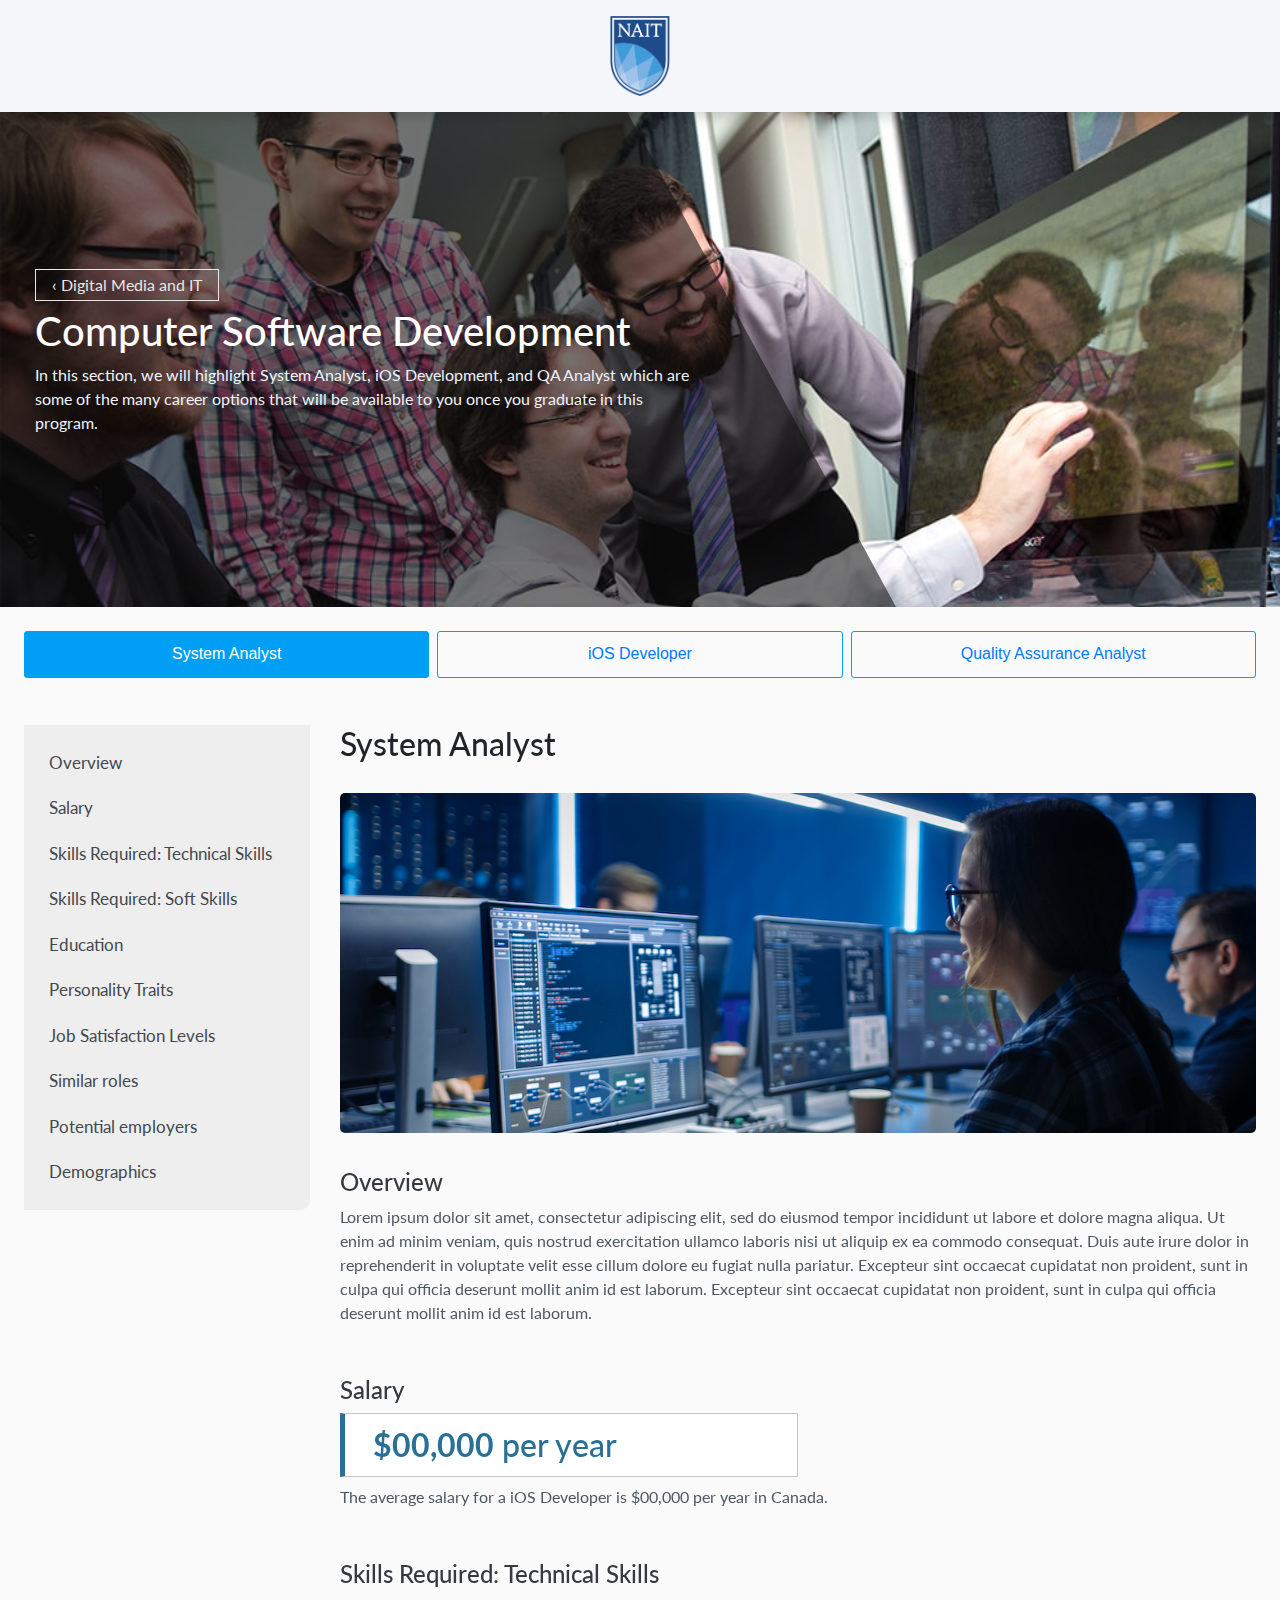
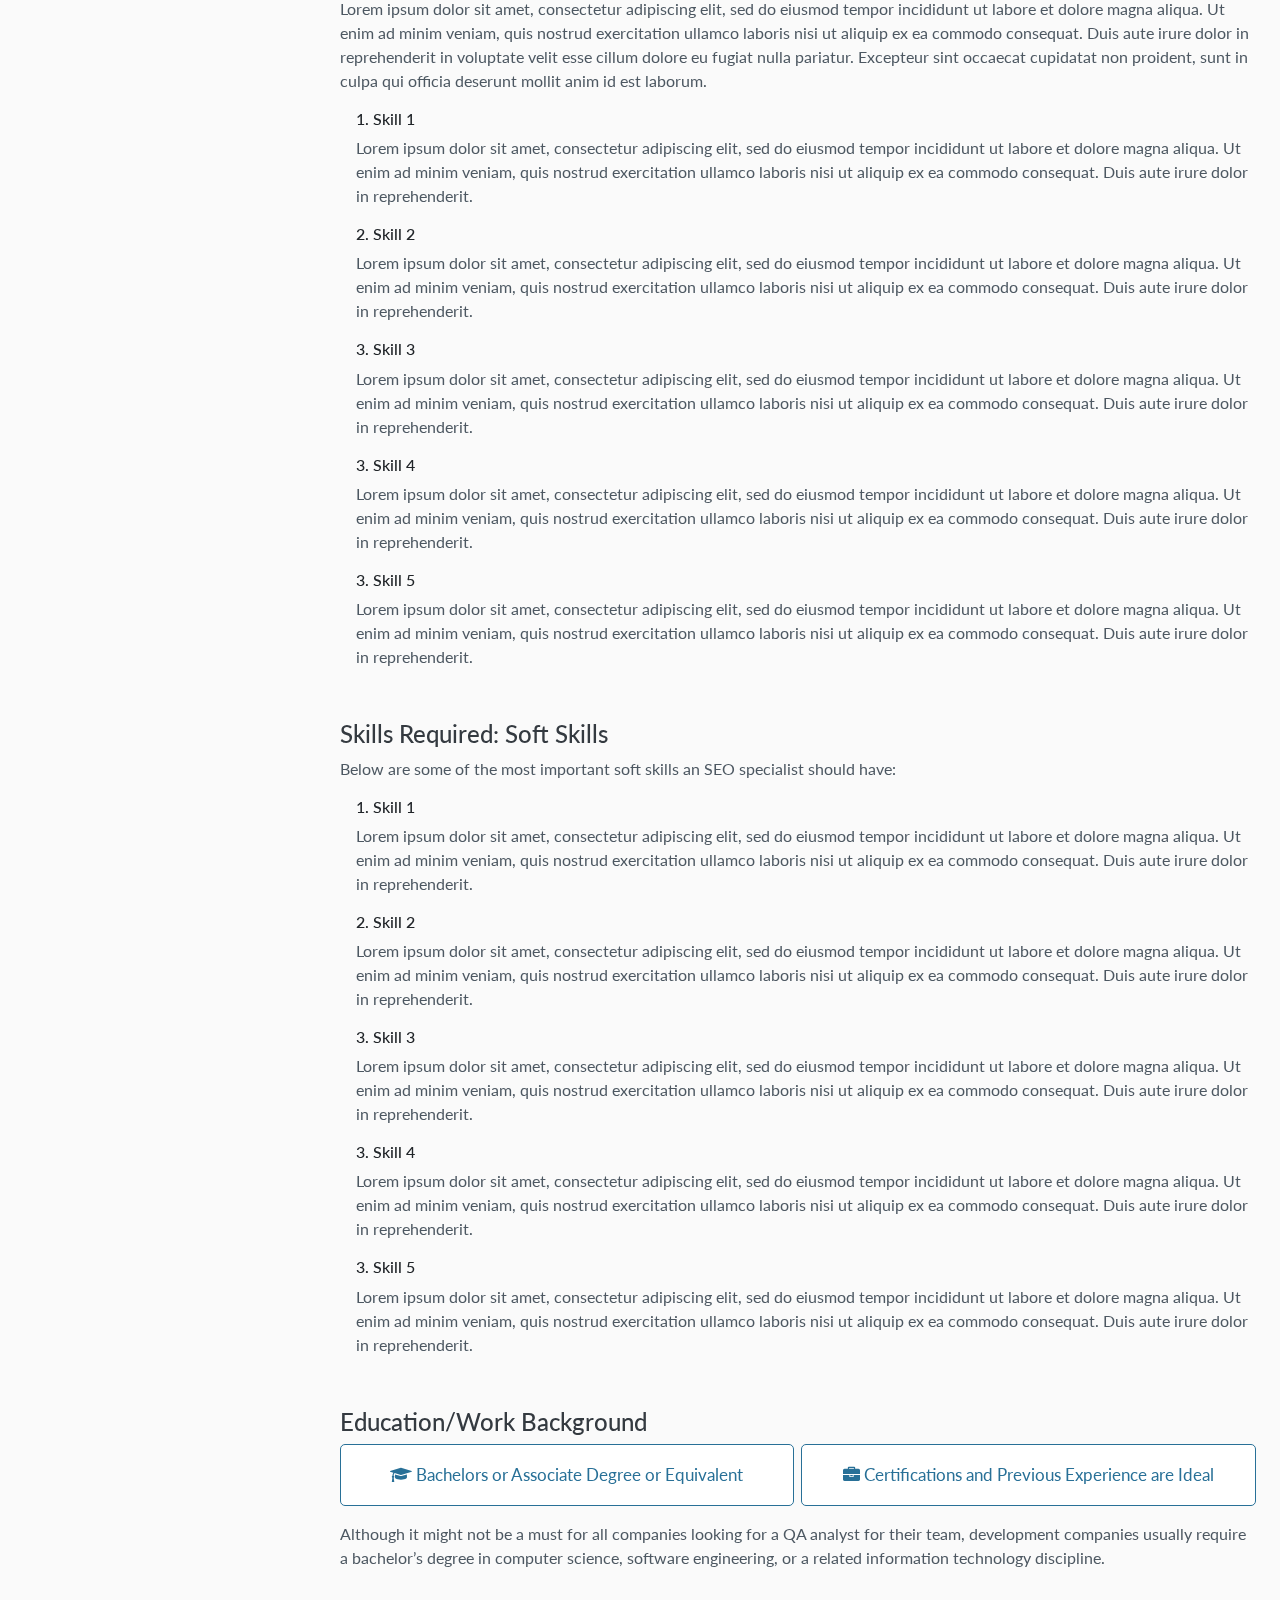
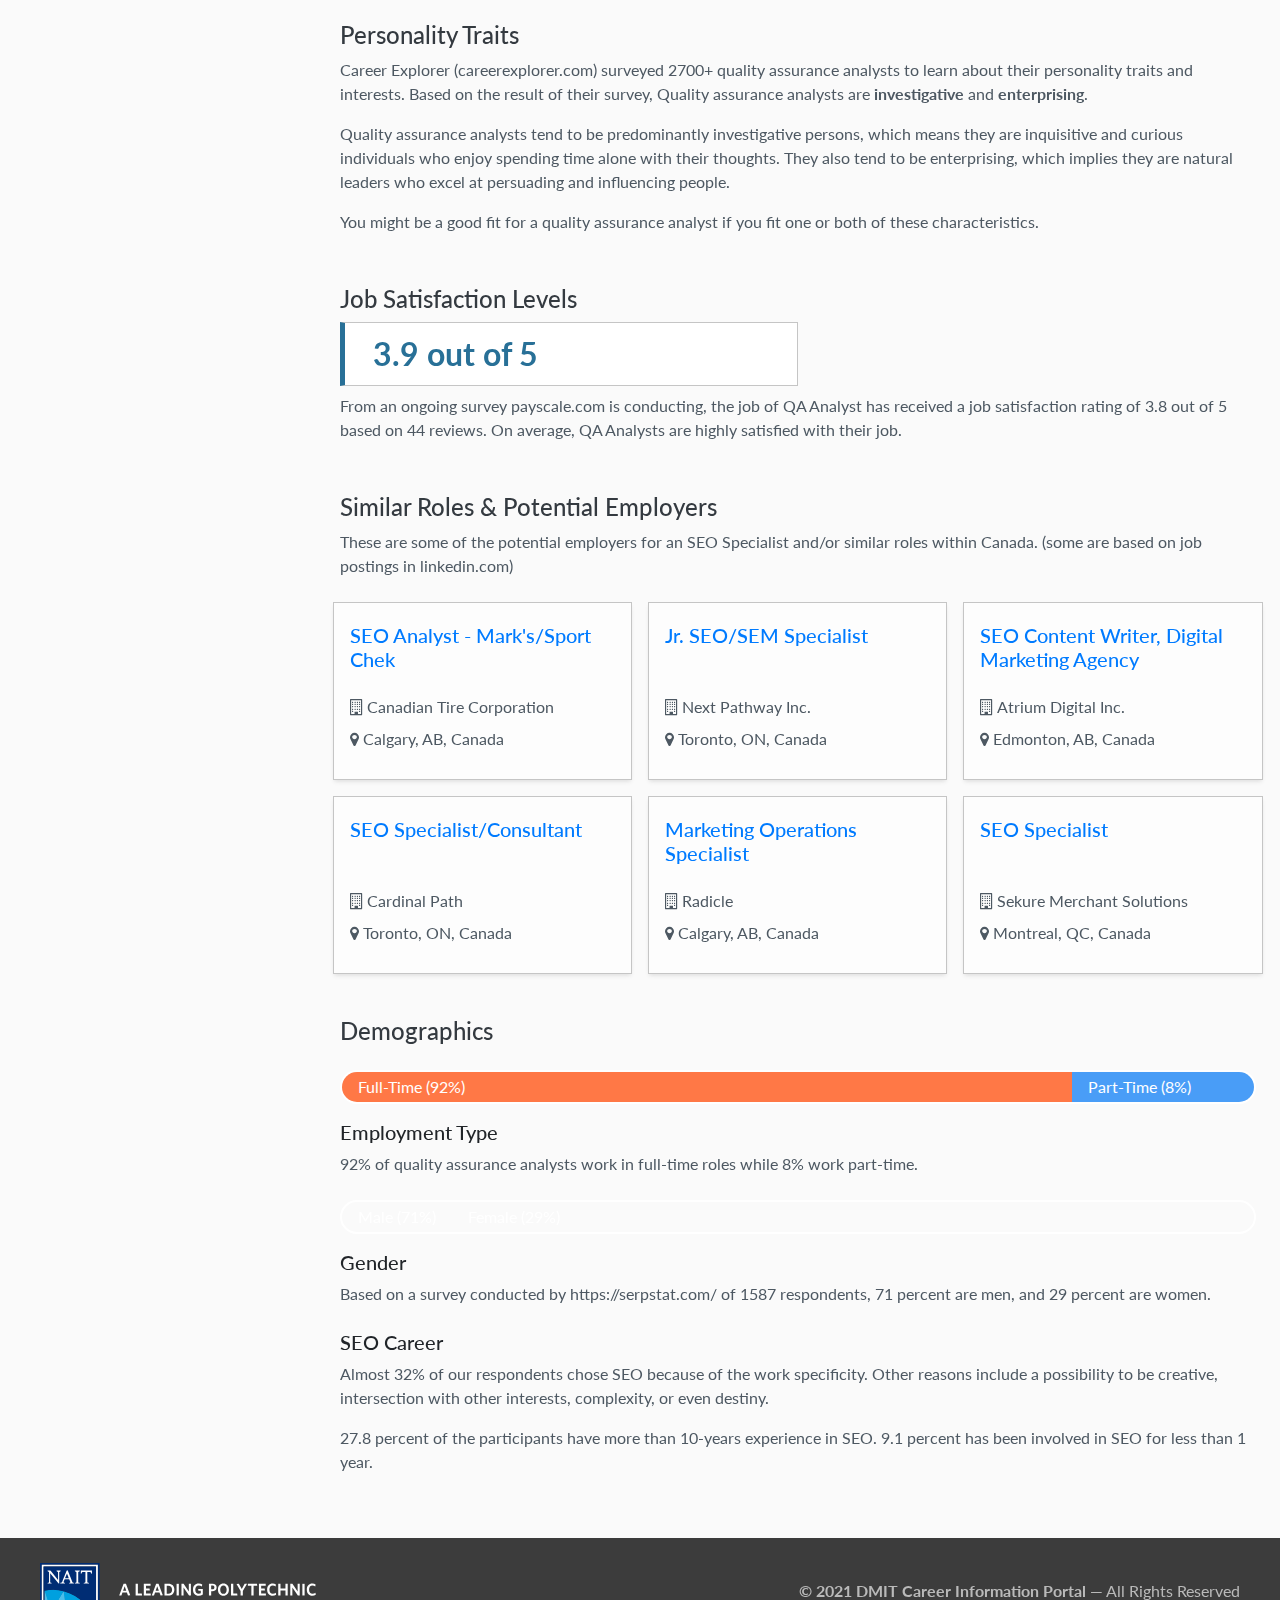
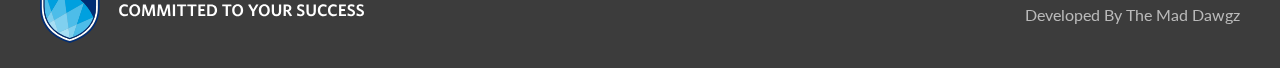
==== commit 44c0b938: "website update" ====
--- a/pages/software-dev.html
+++ b/pages/software-dev.html
@@ -36,7 +36,9 @@
                     <div class="inside">
                         <span><a href="../index.html" class="text-decoration-none">‹ Digital Media and IT</a></span>
                         <h1>Computer Software Development</h1>
-                        <p>Lorem ipsum dolor sit amet, consectetur adipiscing elit, sed do eiusmod tempor incididunt ut labore et dolore magna aliqua. Ut enim ad minim veniamen. </p>
+                        <p>
+                            In this section, we will highlight System Analyst, iOS Development, and QA Analyst which are some of the many career options that will be available to you once you graduate in this program. 
+                        </p>
                     </div>
                 </div>
             </div>
@@ -199,7 +201,7 @@
                                 </div>
 
                                 <div id="section-sa-7" class="section">
-                                    <h4 class="text-dark" id="section-sa-8">Job Satisfaction Levels</h4>
+                                    <h4 class="text-dark">Job Satisfaction Levels</h4>
                                     <h2><b>3.9 out of 5</b></h2>
                                     <p class="font-lato">
                                         From an ongoing survey payscale.com is conducting, the job of QA Analyst has received a job satisfaction rating of 3.8 out of 5 based on 44 reviews. On average, QA Analysts are highly satisfied with their job. 
@@ -207,7 +209,7 @@
                                 </div>
 
                                 <div id="section-sa-9" class="section">
-                                    <h4 class="text-dark">Similar Roles & Potential Employers</h4>
+                                    <h4 class="text-dark" id="section-sa-8">Similar Roles & Potential Employers</h4>
                                     <p class="font-lato">
                                         These are some of the potential employers for an SEO Specialist and/or similar roles within Canada. (some are based on job postings in linkedin.com)
                                     </p>
@@ -433,7 +435,7 @@
                                 </div>
 
                                 <div id="section-ios-9" class="section">
-                                    <h4 class="text-dark">Similar Roles & Potential Employers</h4>
+                                    <h4 class="text-dark" id="section-ios-6">Similar Roles & Potential Employers</h4>
                                     <p class="font-lato">
                                         These are some of the potential employers for an SEO Specialist and/or similar roles within Canada. (some are based on job postings in linkedin.com)
                                     </p>
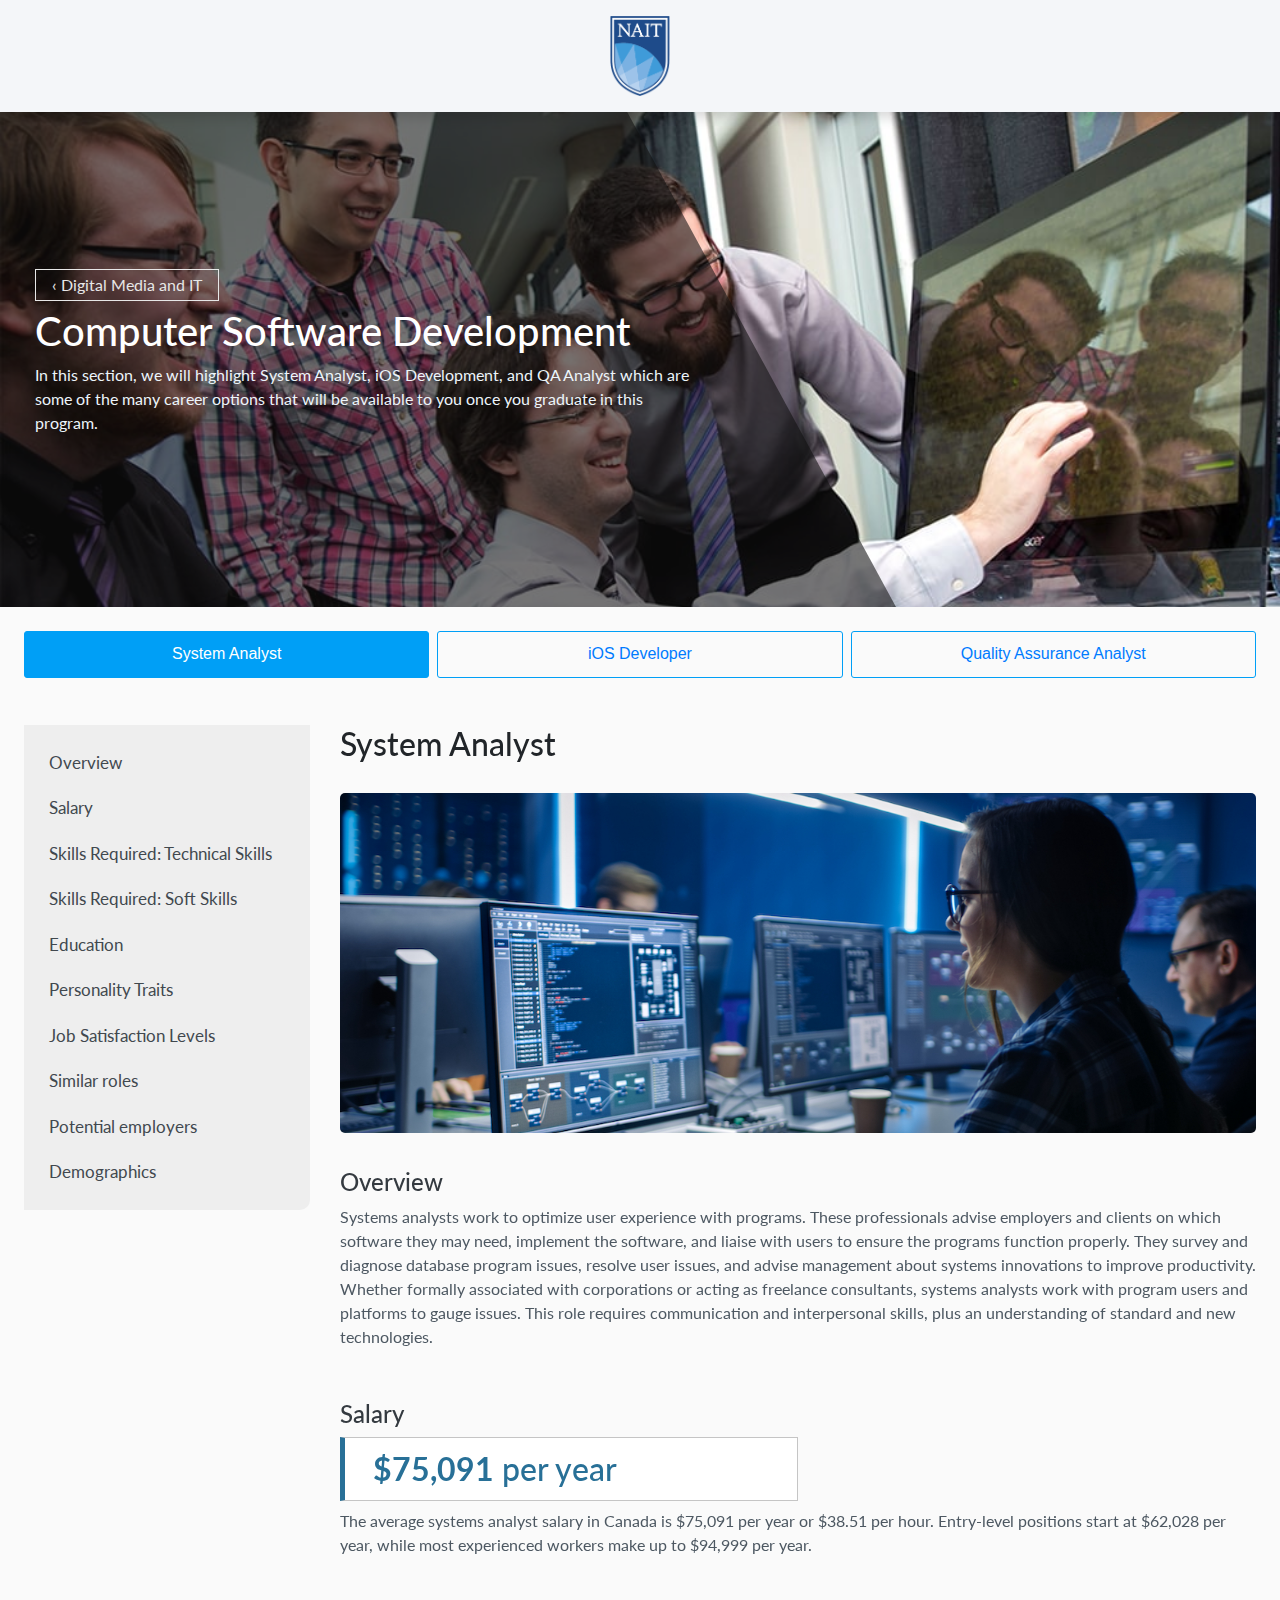
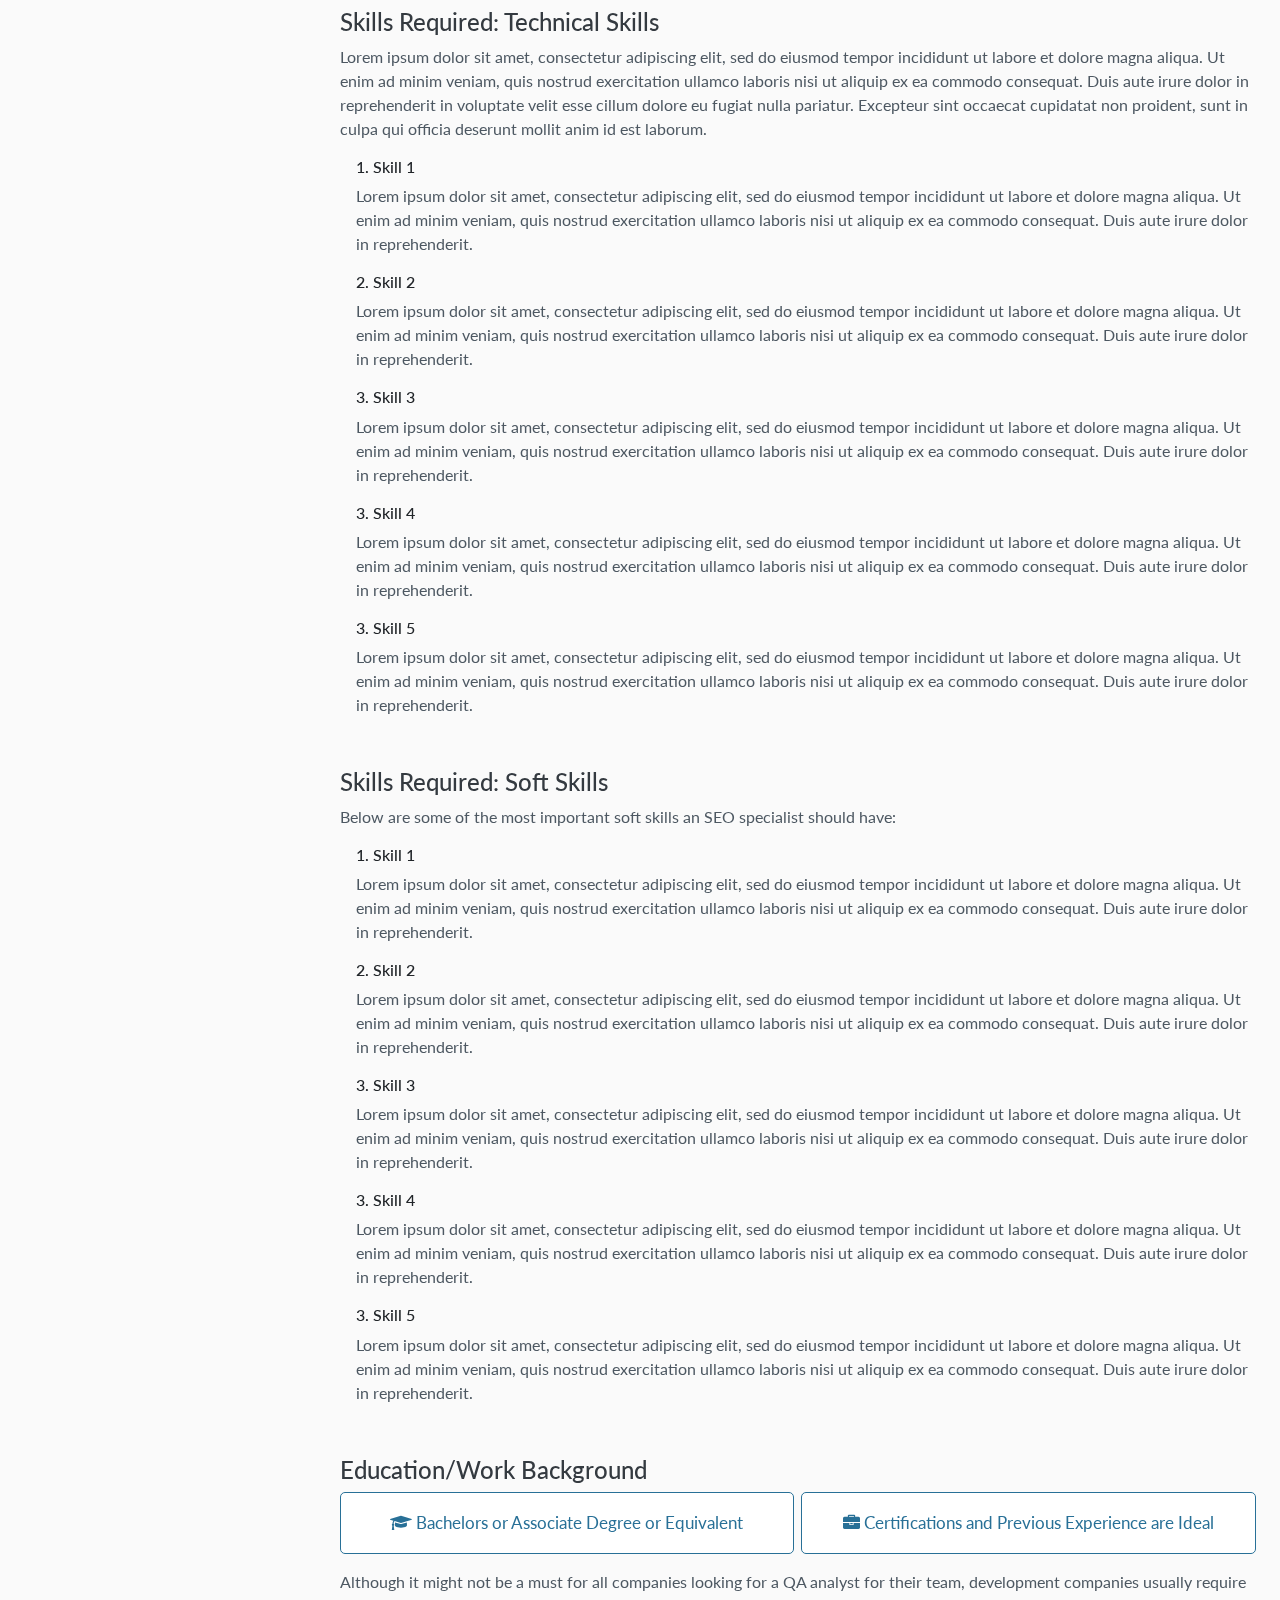
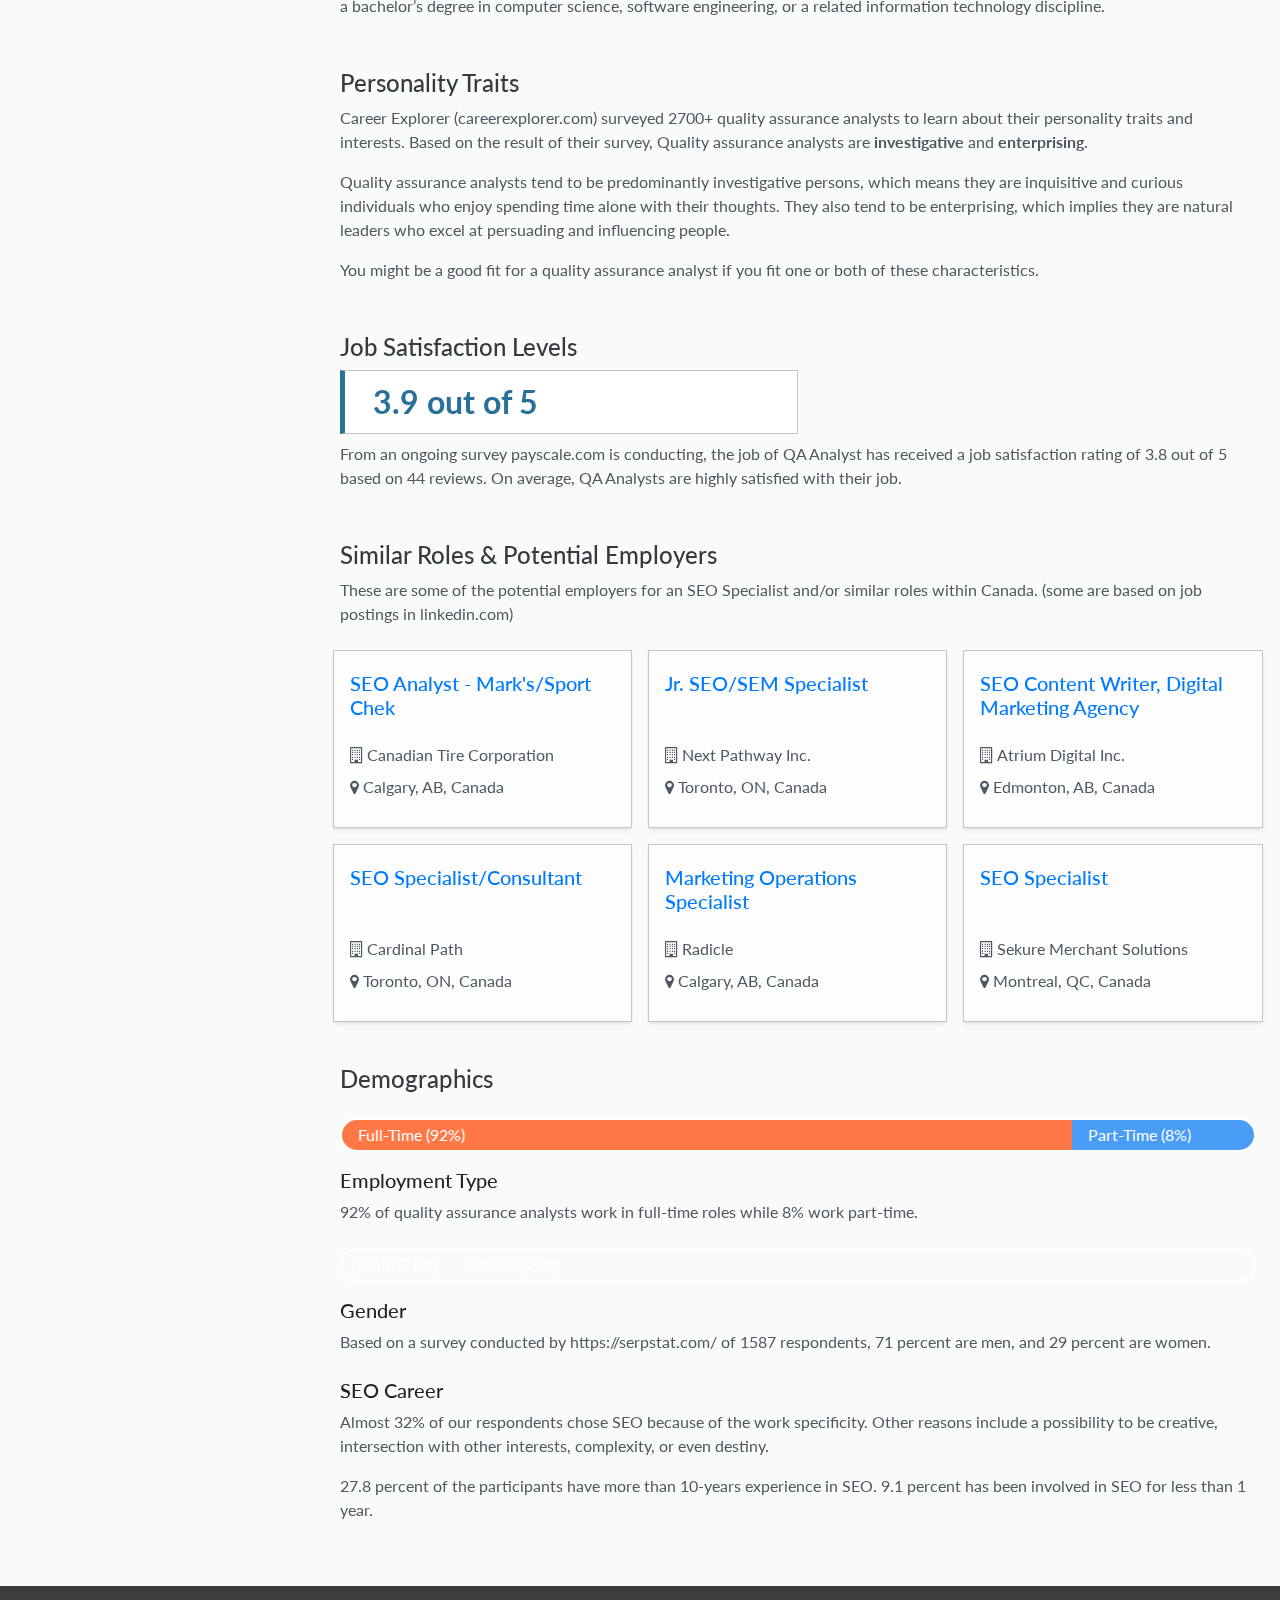
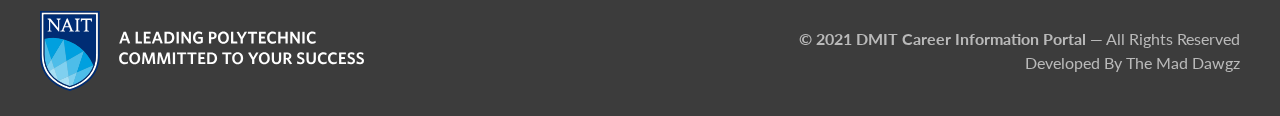
==== commit 4b8cabb3: "website update" ====
--- a/pages/software-dev.html
+++ b/pages/software-dev.html
@@ -82,15 +82,15 @@
                                 <div id="section-sa-1" class="section">
                                     <h4 class="text-dark">Overview</h4>
                                     <p class="font-lato">
-                                        Lorem ipsum dolor sit amet, consectetur adipiscing elit, sed do eiusmod tempor incididunt ut labore et dolore magna aliqua. Ut enim ad minim veniam, quis nostrud exercitation ullamco laboris nisi ut aliquip ex ea commodo consequat. Duis aute irure dolor in reprehenderit in voluptate velit esse cillum dolore eu fugiat nulla pariatur. Excepteur sint occaecat cupidatat non proident, sunt in culpa qui officia deserunt mollit anim id est laborum. Excepteur sint occaecat cupidatat non proident, sunt in culpa qui officia deserunt mollit anim id est laborum.
+                                        Systems analysts work to optimize user experience with programs. These professionals advise employers and clients on which software they may need, implement the software, and liaise with users to ensure the programs function properly. They survey and diagnose database program issues, resolve user issues, and advise management about systems innovations to improve productivity. Whether formally associated with corporations or acting as freelance consultants, systems analysts work with program users and platforms to gauge issues. This role requires communication and interpersonal skills, plus an understanding of standard and new technologies.
                                     </p>
                                 </div>
 
                                 <div id="section-sa-2" class="section">
                                     <h4 class="text-dark">Salary</h4>
-                                    <h2><b>$00,000</b> per year</h2>
-                                    <p class="font-lato">
-                                        The average salary for a iOS Developer is $00,000 per year in Canada.
+                                    <h2><b>$75,091</b> per year</h2>
+                                    <p class="font-lato">
+                                        The average systems analyst salary in Canada is $75,091 per year or $38.51 per hour. Entry-level positions start at $62,028 per year, while most experienced workers make up to $94,999 per year.
                                     </p>
                                 </div>
 
@@ -309,15 +309,15 @@
                                 <div id="section-ios-1" class="section">
                                     <h4 class="text-dark">Overview</h4>
                                     <p class="font-lato">
-                                        Lorem ipsum dolor sit amet, consectetur adipiscing elit, sed do eiusmod tempor incididunt ut labore et dolore magna aliqua. Ut enim ad minim veniam, quis nostrud exercitation ullamco laboris nisi ut aliquip ex ea commodo consequat. Duis aute irure dolor in reprehenderit in voluptate velit esse cillum dolore eu fugiat nulla pariatur. Excepteur sint occaecat cupidatat non proident, sunt in culpa qui officia deserunt mollit anim id est laborum. Excepteur sint occaecat cupidatat non proident, sunt in culpa qui officia deserunt mollit anim id est laborum.
+                                        An iOS developer builds, tests, and refines applications for mobile devices that use Apple's iOS operating system that are consistent with the goals and standards of their company or client. They need to have a strong understanding of iOS and how it works with different Apple devices such as the iPhone, iPad, Apple Watch and Apple TV, and be able to adapt their applications to their firm's or client's requirements.
                                     </p>
                                 </div>
 
                                 <div id="section-ios-2" class="section">
                                     <h4 class="text-dark">Salary</h4>
-                                    <h2><b>$00,000</b> per year</h2>
-                                    <p class="font-lato">
-                                        The average salary for a iOS Developer is $00,000 per year in Canada.
+                                    <h2><b>$120,000</b> per year</h2>
+                                    <p class="font-lato">
+                                        The average pay for an iOS Developer is $120,140 a year and $58 an hour in Alberta, Canada. The average salary range for an iOS Developer is between $85,555 and $148,621.
                                     </p>
                                 </div>
 
--- a/css/careers.css
+++ b/css/careers.css
@@ -246,3 +246,46 @@
     width: 17%;
     background: #1346b3;
 }
+
+
+#section-wd-10 .full-time {
+    width: 66%;
+    background: #ff7846;
+}
+
+#section-wd-10 .part-time {
+    width: 34%;
+    background: #499df7;
+}
+
+
+#section-wd-10 .male {
+    width: 55%;
+    background: #ff7846;
+}
+
+#section-wd-10 .female {
+    width: 25%;
+    background: #499df7;
+}
+
+#section-wd-10 .unknown {
+    width: 20%;
+    background: #ff7846;
+}
+
+
+#section-wd-10 .twenty {
+    width: 29%;
+    background: #ff7846;
+}
+
+#section-wd-10 .thirty {
+    width: 40%;
+    background: #499df7;
+}
+
+#section-wd-10 .fourty {
+    width: 32%;
+    background: #ff7846;
+}
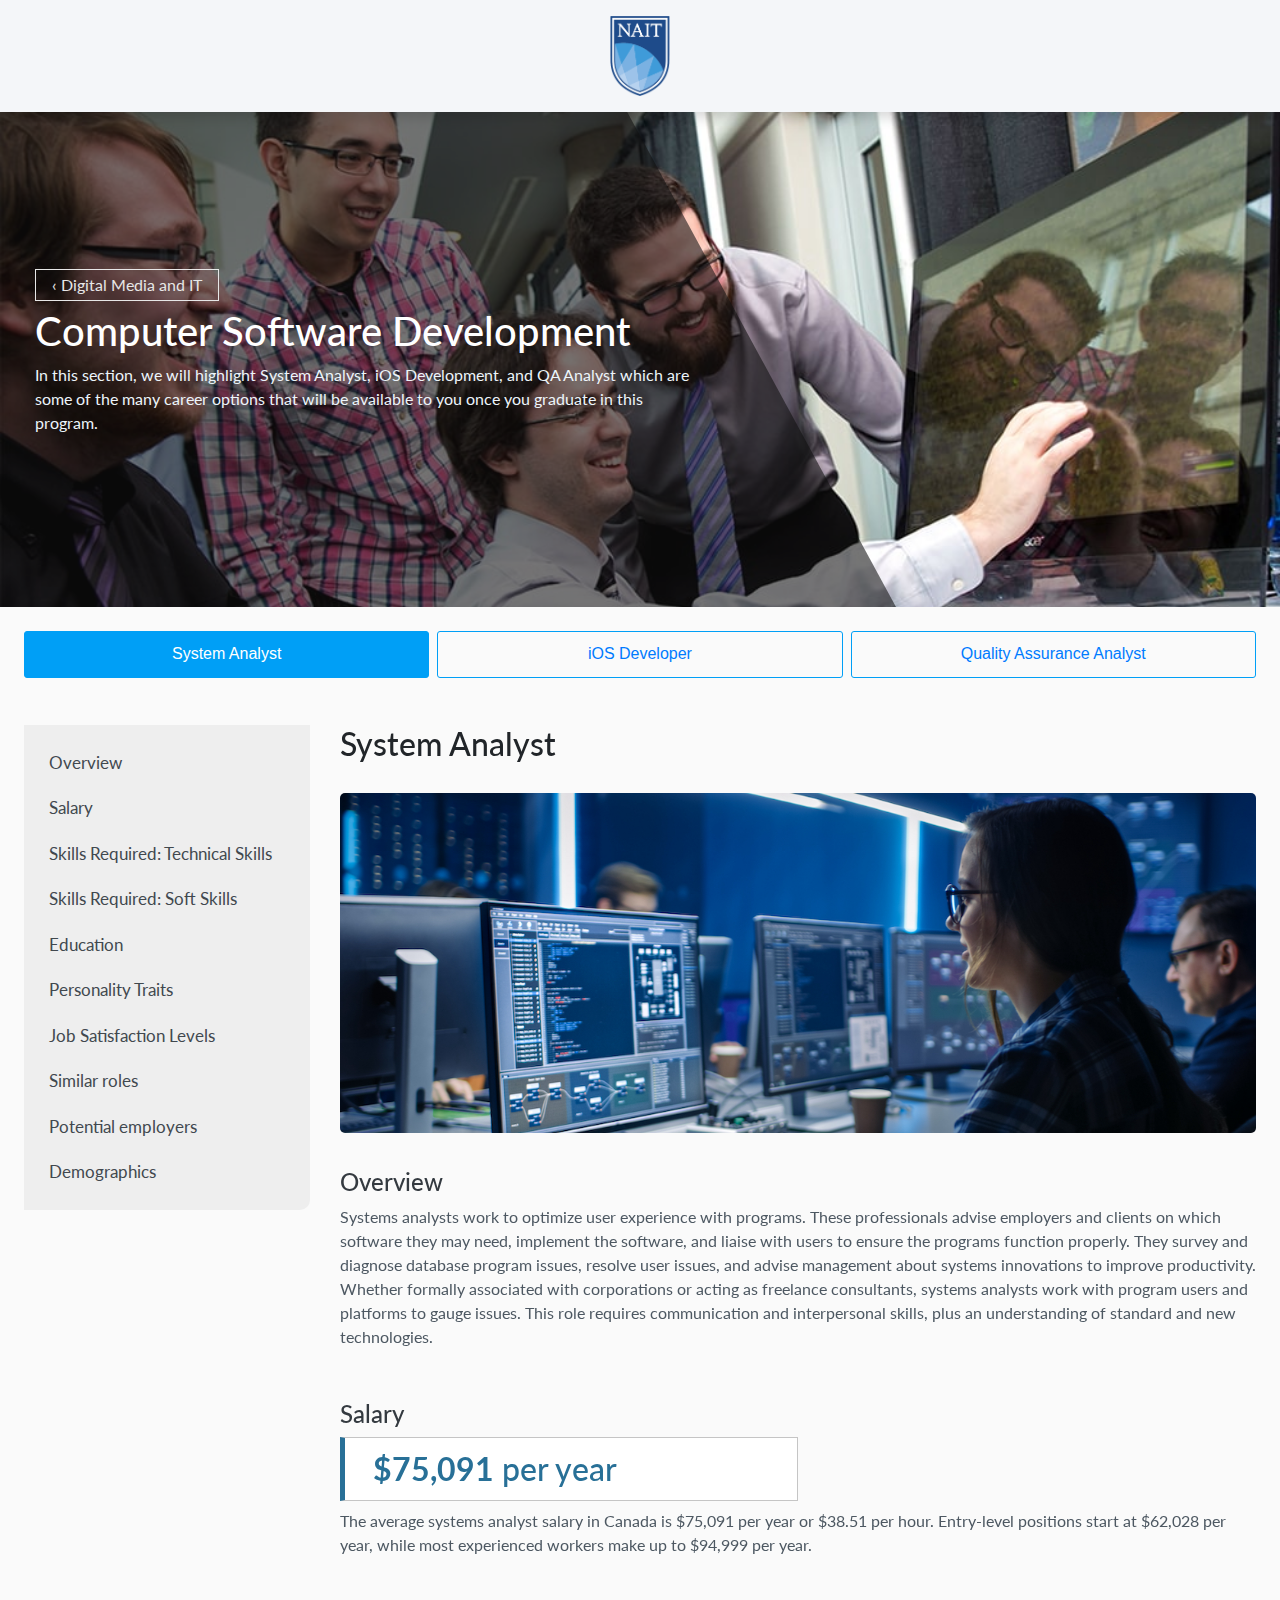
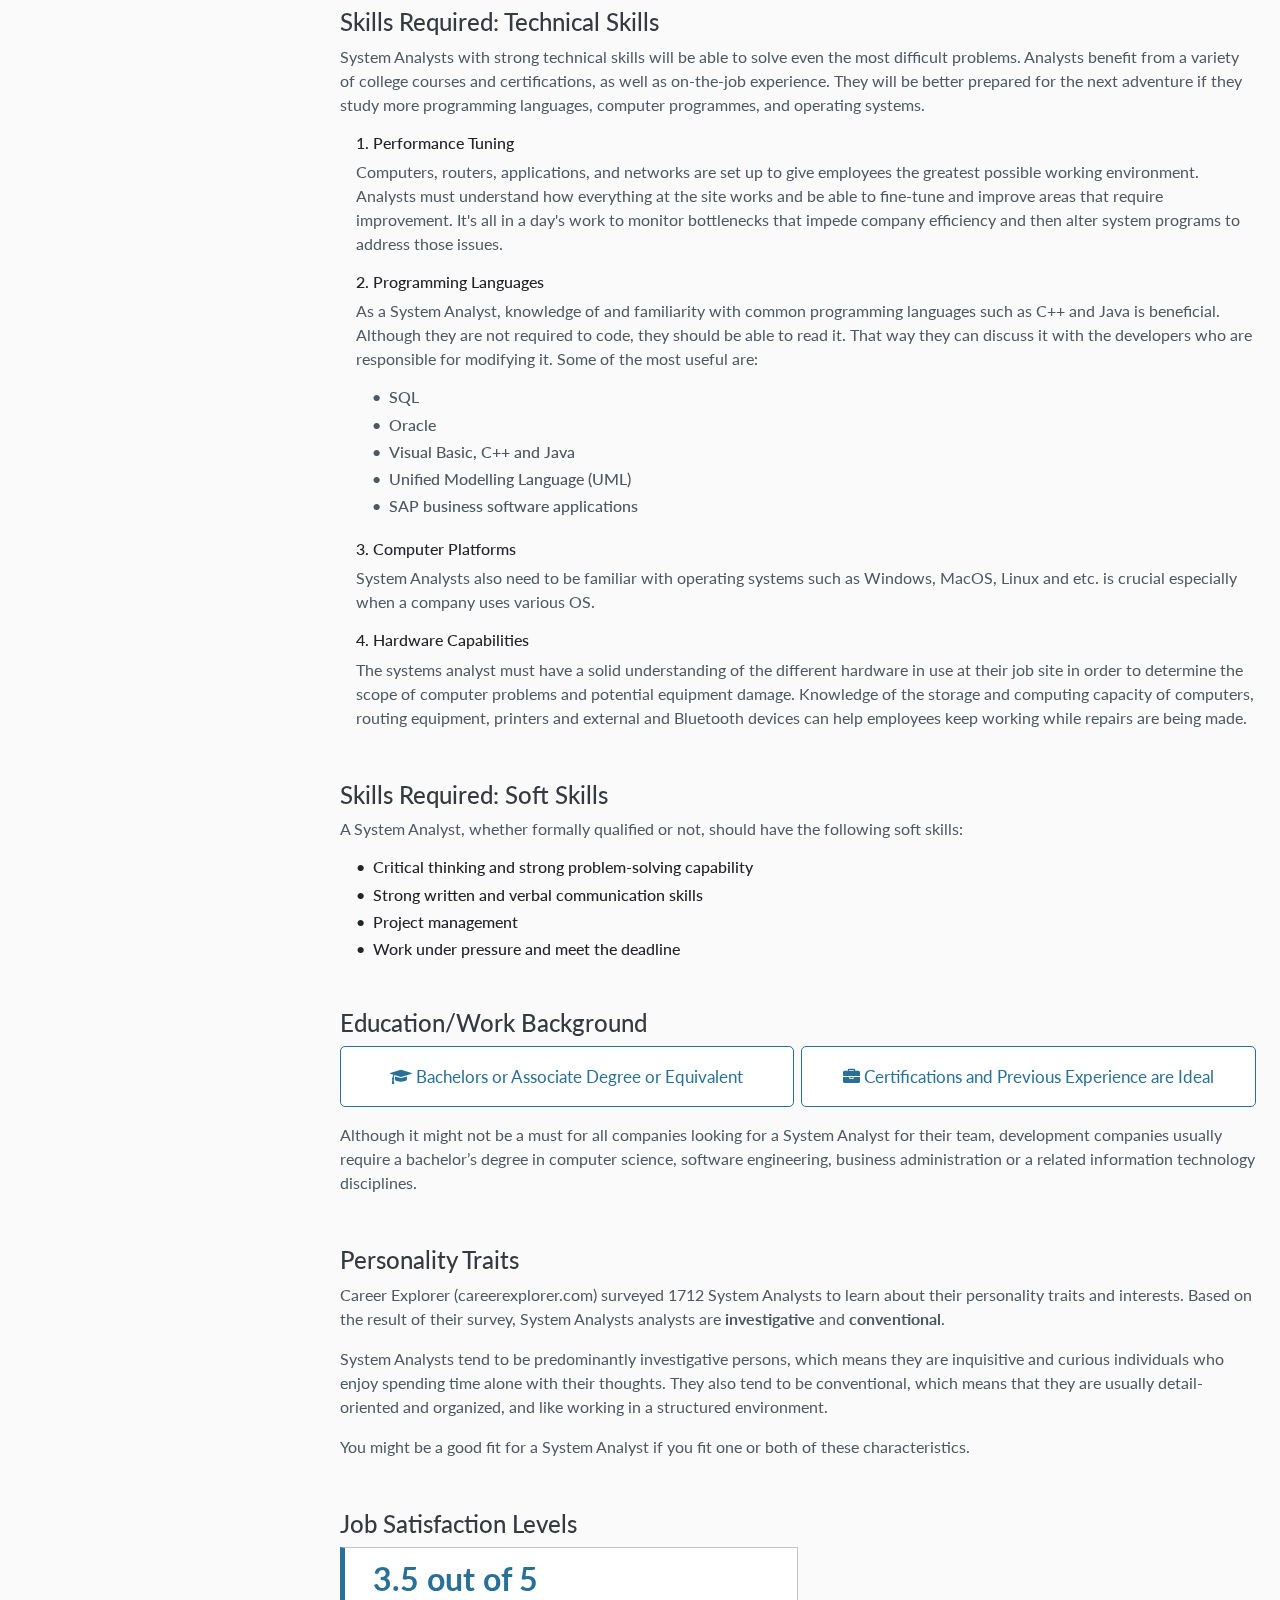
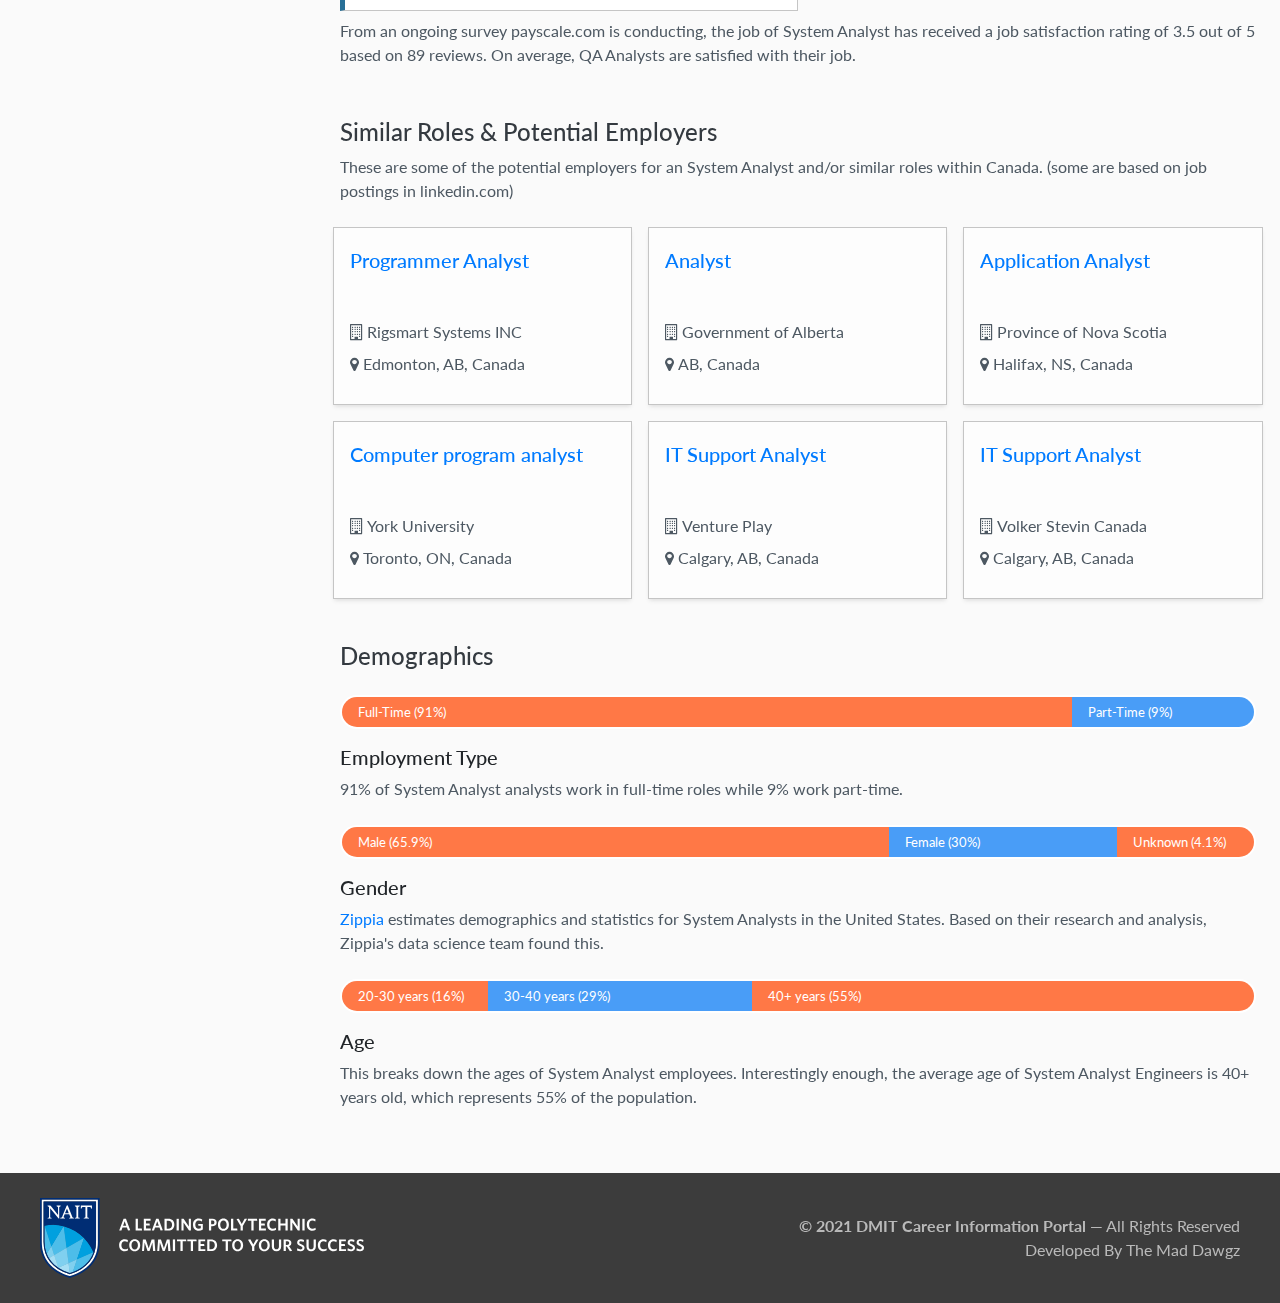
==== commit b0e1b348: "website update" ====
--- a/pages/software-dev.html
+++ b/pages/software-dev.html
@@ -97,79 +97,73 @@
                                 <div id="section-sa-3" class="section">
                                     <h4 class="text-dark">Skills Required: Technical Skills</h4>
                                     <p class="font-lato">
-                                        Lorem ipsum dolor sit amet, consectetur adipiscing elit, sed do eiusmod tempor incididunt ut labore et dolore magna aliqua. Ut enim ad minim veniam, quis nostrud exercitation ullamco laboris nisi ut aliquip ex ea commodo consequat. Duis aute irure dolor in reprehenderit in voluptate velit esse cillum dolore eu fugiat nulla pariatur. Excepteur sint occaecat cupidatat non proident, sunt in culpa qui officia deserunt mollit anim id est laborum.
+                                        System Analysts with strong technical skills will be able to solve even the most difficult problems. Analysts benefit from a variety of college courses and certifications, as well as on-the-job experience. They will be better prepared for the next adventure if they study more programming languages, computer programmes, and operating systems.
                                     </p>
                                     <ol class="ml-3">
                                         <li>
-                                            <h6>1. Skill 1</h6>
-                                            <p>
-                                                Lorem ipsum dolor sit amet, consectetur adipiscing elit, sed do eiusmod tempor incididunt ut labore et dolore magna aliqua. Ut enim ad minim veniam, quis nostrud exercitation ullamco laboris nisi ut aliquip ex ea commodo consequat. Duis aute irure dolor in reprehenderit.
-                                            </p>
-                                        </li>
-                                        <li>
-                                            <h6>2.	Skill 2</h6>
-                                            <p>
-                                                Lorem ipsum dolor sit amet, consectetur adipiscing elit, sed do eiusmod tempor incididunt ut labore et dolore magna aliqua. Ut enim ad minim veniam, quis nostrud exercitation ullamco laboris nisi ut aliquip ex ea commodo consequat. Duis aute irure dolor in reprehenderit.
-                                            </p>
-                                        </li>
-                                        <li>
-                                            <h6>3.	Skill 3</h6>
-                                            <p>
-                                                Lorem ipsum dolor sit amet, consectetur adipiscing elit, sed do eiusmod tempor incididunt ut labore et dolore magna aliqua. Ut enim ad minim veniam, quis nostrud exercitation ullamco laboris nisi ut aliquip ex ea commodo consequat. Duis aute irure dolor in reprehenderit.
-                                            </p>
-                                        </li>
-                                        <li>
-                                            <h6>3.	Skill 4</h6>
-                                            <p>
-                                                Lorem ipsum dolor sit amet, consectetur adipiscing elit, sed do eiusmod tempor incididunt ut labore et dolore magna aliqua. Ut enim ad minim veniam, quis nostrud exercitation ullamco laboris nisi ut aliquip ex ea commodo consequat. Duis aute irure dolor in reprehenderit.
-                                            </p>
-                                        </li>
-                                        <li>
-                                            <h6>3.	Skill 5</h6>
-                                            <p>
-                                                Lorem ipsum dolor sit amet, consectetur adipiscing elit, sed do eiusmod tempor incididunt ut labore et dolore magna aliqua. Ut enim ad minim veniam, quis nostrud exercitation ullamco laboris nisi ut aliquip ex ea commodo consequat. Duis aute irure dolor in reprehenderit.
+                                            <h6>1.	Performance Tuning</h6>
+                                            <p>
+                                                Computers, routers, applications, and networks are set up to give employees the greatest possible working environment. Analysts must understand how everything at the site works and be able to fine-tune and improve areas that require improvement. It's all in a day's work to monitor bottlenecks that impede company efficiency and then alter system programs to address those issues.
+                                            </p>
+                                        </li>
+                                        <li>
+                                            <h6>2.	Programming Languages</h6>
+                                            <p>
+                                                As a System Analyst, knowledge of and familiarity with common programming languages such as C++ and Java is beneficial. Although they are not required to code, they should be able to read it. That way they can discuss it with the developers who are responsible for modifying it. Some of the most useful are:
+                                            </p>
+                                            <ul class="ml-3 mb-4">
+                                                <li>
+                                                    <h6><span class="pr-2">•</span>SQL</h6>
+                                                </li>
+                                                <li>
+                                                    <h6><span class="pr-2">•</span>Oracle</h6>
+                                                </li>
+                                                <li>
+                                                    <h6><span class="pr-2">•</span>Visual Basic, C++ and Java</h6>
+                                                </li>
+                                                <li>
+                                                    <h6><span class="pr-2">•</span>Unified Modelling Language (UML)</h6>
+                                                </li>
+                                                <li>
+                                                    <h6><span class="pr-2">•</span>SAP business software applications</h6>
+                                                </li>
+                                            </ul>
+                                        </li>
+                                        <li>
+                                            <h6>3.	Computer Platforms</h6>
+                                            <p>
+                                                System Analysts also need to be familiar with operating systems such as Windows, MacOS, Linux and etc. is crucial especially when a company uses various OS.
+                                            </p>
+                                        </li>
+                                        <li>
+                                            <h6>4.	Hardware Capabilities</h6>
+                                            <p>
+                                                The systems analyst must have a solid understanding of the different hardware in use at their job site in order to determine the scope of computer problems and potential equipment damage. Knowledge of the storage and computing capacity of computers, routing equipment, printers and external and Bluetooth devices can help employees keep working while repairs are being made.
                                             </p>
                                         </li>
                                     </ol>
+                                    
                                 </div>
 
                                 <div id="section-sa-4" class="section">
                                     <h4 class="text-dark">Skills Required: Soft Skills</h4>
                                     <p class="font-lato">
-                                        Below are some of the most important soft skills an SEO specialist should have:
-                                    </p>
-                                    <ol class="ml-3">
-                                        <li>
-                                            <h6>1. Skill 1</h6>
-                                            <p>
-                                                Lorem ipsum dolor sit amet, consectetur adipiscing elit, sed do eiusmod tempor incididunt ut labore et dolore magna aliqua. Ut enim ad minim veniam, quis nostrud exercitation ullamco laboris nisi ut aliquip ex ea commodo consequat. Duis aute irure dolor in reprehenderit.
-                                            </p>
-                                        </li>
-                                        <li>
-                                            <h6>2.	Skill 2</h6>
-                                            <p>
-                                                Lorem ipsum dolor sit amet, consectetur adipiscing elit, sed do eiusmod tempor incididunt ut labore et dolore magna aliqua. Ut enim ad minim veniam, quis nostrud exercitation ullamco laboris nisi ut aliquip ex ea commodo consequat. Duis aute irure dolor in reprehenderit.
-                                            </p>
-                                        </li>
-                                        <li>
-                                            <h6>3.	Skill 3</h6>
-                                            <p>
-                                                Lorem ipsum dolor sit amet, consectetur adipiscing elit, sed do eiusmod tempor incididunt ut labore et dolore magna aliqua. Ut enim ad minim veniam, quis nostrud exercitation ullamco laboris nisi ut aliquip ex ea commodo consequat. Duis aute irure dolor in reprehenderit.
-                                            </p>
-                                        </li>
-                                        <li>
-                                            <h6>3.	Skill 4</h6>
-                                            <p>
-                                                Lorem ipsum dolor sit amet, consectetur adipiscing elit, sed do eiusmod tempor incididunt ut labore et dolore magna aliqua. Ut enim ad minim veniam, quis nostrud exercitation ullamco laboris nisi ut aliquip ex ea commodo consequat. Duis aute irure dolor in reprehenderit.
-                                            </p>
-                                        </li>
-                                        <li>
-                                            <h6>3.	Skill 5</h6>
-                                            <p>
-                                                Lorem ipsum dolor sit amet, consectetur adipiscing elit, sed do eiusmod tempor incididunt ut labore et dolore magna aliqua. Ut enim ad minim veniam, quis nostrud exercitation ullamco laboris nisi ut aliquip ex ea commodo consequat. Duis aute irure dolor in reprehenderit.
-                                            </p>
-                                        </li>
-                                    </ol>
+                                        A System Analyst, whether formally qualified or not, should have the following soft skills:
+                                    </p>
+                                    <ul class="ml-3">
+                                        <li>
+                                            <h6><span class="pr-2">•</span>Critical thinking and strong problem-solving capability </h6>
+                                        </li>
+                                        <li>
+                                            <h6><span class="pr-2">•</span>Strong written and verbal communication skills</h6>
+                                        </li>
+                                        <li>
+                                            <h6><span class="pr-2">•</span>Project management </h6>
+                                        </li>
+                                        <li>
+                                            <h6><span class="pr-2">•</span>Work under pressure and meet the deadline </h6>
+                                        </li>
+                                    </ul>
                                 </div>
 
                                 <div id="section-sa-5" class="section">
@@ -185,75 +179,75 @@
                                         </p>
                                     </div>
                                     <p class="font-lato">
-                                        Although it might not be a must for all companies looking for a QA analyst for their team, development companies usually require a bachelor’s degree in computer science, software engineering, or a related information technology discipline.
+                                        Although it might not be a must for all companies looking for a System Analyst for their team, development companies usually require a bachelor’s degree in computer science, software engineering, business administration or a related information technology disciplines.
                                     </p>
                                 </div>
 
                                 <div id="section-sa-6" class="section">
                                     <h4 class="text-dark">Personality Traits</h4>
                                     <p class="font-lato">
-                                        Career Explorer (careerexplorer.com) surveyed 2700+ quality assurance analysts to learn about their personality traits and interests. Based on the result of their survey, Quality assurance analysts are <b>investigative</b> and <b>enterprising</b>.
-                                    </p>
-                                    <p class="font-lato">
-                                        Quality assurance analysts tend to be predominantly investigative persons, which means they are inquisitive and curious individuals who enjoy spending time alone with their thoughts. They also tend to be enterprising, which implies they are natural leaders who excel at persuading and influencing people.
-                                    </p>
-                                    <p>You might be a good fit for a quality assurance analyst if you fit one or both of these characteristics.</p>
+                                        Career Explorer (careerexplorer.com) surveyed 1712 System Analysts to learn about their personality traits and interests. Based on the result of their survey, System Analysts analysts are <b>investigative</b> and <b>conventional</b>.
+                                    </p>
+                                    <p class="font-lato">
+                                        System Analysts tend to be predominantly investigative persons, which means they are inquisitive and curious individuals who enjoy spending time alone with their thoughts. They also tend to be conventional, which means that they are usually detail-oriented and organized, and like working in a structured environment.
+                                    </p>
+                                    <p>You might be a good fit for a System Analyst if you fit one or both of these characteristics.</p>
                                 </div>
 
                                 <div id="section-sa-7" class="section">
                                     <h4 class="text-dark">Job Satisfaction Levels</h4>
-                                    <h2><b>3.9 out of 5</b></h2>
-                                    <p class="font-lato">
-                                        From an ongoing survey payscale.com is conducting, the job of QA Analyst has received a job satisfaction rating of 3.8 out of 5 based on 44 reviews. On average, QA Analysts are highly satisfied with their job. 
+                                    <h2><b>3.5 out of 5</b></h2>
+                                    <p class="font-lato">
+                                        From an ongoing survey payscale.com is conducting, the job of System Analyst has received a job satisfaction rating of 3.5 out of 5 based on 89 reviews. On average, QA Analysts are satisfied with their job. 
                                     </p>
                                 </div>
 
                                 <div id="section-sa-9" class="section">
                                     <h4 class="text-dark" id="section-sa-8">Similar Roles & Potential Employers</h4>
                                     <p class="font-lato">
-                                        These are some of the potential employers for an SEO Specialist and/or similar roles within Canada. (some are based on job postings in linkedin.com)
+                                        These are some of the potential employers for an System Analyst and/or similar roles within Canada. (some are based on job postings in linkedin.com)
                                     </p>
                                     <div class="row"> 
                                         <div class="col-md-4 p-2">
                                             <a href="#" class="potential-employer">
-                                                <h5 class="pb-3">SEO Analyst - Mark's/Sport Chek</h5>
-                                                <p class="mb-2"><i class="fa fa-building-o" aria-hidden="true"></i><span class="pl-1">Canadian Tire Corporation</span></p>
-                                                <p class="mb-2"><i class="fa fa-map-marker" aria-hidden="true"></i><span class="pl-1">Calgary, AB, Canada</span></p>
-                                            </a>
-                                        </div>
-                                        <div class="col-md-4 p-2">
-                                            <a href="#" class="potential-employer">
-                                                <h5 class="pb-3">Jr. SEO/SEM Specialist</h5>
-                                                <p class="mb-2"><i class="fa fa-building-o" aria-hidden="true"></i><span class="pl-1">Next Pathway Inc.</span></p>
+                                                <h5 class="pb-3">Programmer Analyst</h5>
+                                                <p class="mb-2"><i class="fa fa-building-o" aria-hidden="true"></i><span class="pl-1">Rigsmart Systems INC</span></p>
+                                                <p class="mb-2"><i class="fa fa-map-marker" aria-hidden="true"></i><span class="pl-1">Edmonton, AB, Canada</span></p>
+                                            </a>
+                                        </div>
+                                        <div class="col-md-4 p-2">
+                                            <a href="#" class="potential-employer">
+                                                <h5 class="pb-3">Analyst</h5>
+                                                <p class="mb-2"><i class="fa fa-building-o" aria-hidden="true"></i><span class="pl-1">Government of Alberta</span></p>
+                                                <p class="mb-2"><i class="fa fa-map-marker" aria-hidden="true"></i><span class="pl-1">AB, Canada</span></p>
+                                            </a>
+                                        </div>
+                                        <div class="col-md-4 p-2">
+                                            <a href="#" class="potential-employer">
+                                                <h5 class="pb-3">Application Analyst </h5>
+                                                <p class="mb-2"><i class="fa fa-building-o" aria-hidden="true"></i><span class="pl-1">Province of Nova Scotia</span></p>
+                                                <p class="mb-2"><i class="fa fa-map-marker" aria-hidden="true"></i><span class="pl-1">Halifax, NS, Canada</span></p>
+                                            </a>
+                                        </div>
+                                        <div class="col-md-4 p-2">
+                                            <a href="#" class="potential-employer">
+                                                <h5 class="pb-3">Computer program analyst</h5>
+                                                <p class="mb-2"><i class="fa fa-building-o" aria-hidden="true"></i><span class="pl-1">York University</span></p>
                                                 <p class="mb-2"><i class="fa fa-map-marker" aria-hidden="true"></i><span class="pl-1">Toronto, ON, Canada</span></p>
                                             </a>
                                         </div>
                                         <div class="col-md-4 p-2">
                                             <a href="#" class="potential-employer">
-                                                <h5 class="pb-3">SEO Content Writer, Digital Marketing Agency</h5>
-                                                <p class="mb-2"><i class="fa fa-building-o" aria-hidden="true"></i><span class="pl-1">Atrium Digital Inc.</span></p>
-                                                <p class="mb-2"><i class="fa fa-map-marker" aria-hidden="true"></i><span class="pl-1">Edmonton, AB, Canada</span></p>
-                                            </a>
-                                        </div>
-                                        <div class="col-md-4 p-2">
-                                            <a href="#" class="potential-employer">
-                                                <h5 class="pb-3">SEO Specialist/Consultant</h5>
-                                                <p class="mb-2"><i class="fa fa-building-o" aria-hidden="true"></i><span class="pl-1">Cardinal Path</span></p>
-                                                <p class="mb-2"><i class="fa fa-map-marker" aria-hidden="true"></i><span class="pl-1">Toronto, ON, Canada</span></p>
-                                            </a>
-                                        </div>
-                                        <div class="col-md-4 p-2">
-                                            <a href="#" class="potential-employer">
-                                                <h5 class="pb-3">Marketing Operations Specialist</h5>
-                                                <p class="mb-2"><i class="fa fa-building-o" aria-hidden="true"></i><span class="pl-1">Radicle</span></p>
-                                                <p class="mb-2"><i class="fa fa-map-marker" aria-hidden="true"></i><span class="pl-1">Calgary, AB, Canada</span></p>
-                                            </a>
-                                        </div>
-                                        <div class="col-md-4 p-2">
-                                            <a href="#" class="potential-employer">
-                                                <h5 class="pb-3">SEO Specialist</h5>
-                                                <p class="mb-2"><i class="fa fa-building-o" aria-hidden="true"></i><span class="pl-1">Sekure Merchant Solutions</span></p>
-                                                <p class="mb-2"><i class="fa fa-map-marker" aria-hidden="true"></i><span class="pl-1">Montreal, QC, Canada</span></p>
+                                                <h5 class="pb-3">IT Support Analyst</h5>
+                                                <p class="mb-2"><i class="fa fa-building-o" aria-hidden="true"></i><span class="pl-1">Venture Play</span></p>
+                                                <p class="mb-2"><i class="fa fa-map-marker" aria-hidden="true"></i><span class="pl-1">Calgary, AB, Canada</span></p>
+                                            </a>
+                                        </div>
+                                        <div class="col-md-4 p-2">
+                                            <a href="#" class="potential-employer">
+                                                <h5 class="pb-3">IT Support Analyst</h5>
+                                                <p class="mb-2"><i class="fa fa-building-o" aria-hidden="true"></i><span class="pl-1">Volker Stevin Canada </span></p>
+                                                <p class="mb-2"><i class="fa fa-map-marker" aria-hidden="true"></i><span class="pl-1">Calgary, AB, Canada</span></p>
                                             </a>
                                         </div>
                                     </div>
@@ -262,22 +256,27 @@
                                 <div id="section-sa-10" class="section">
                                     <h4 class="text-dark">Demographics</h4>
                                     <div class="emp-type d-flex mt-4 mb-3">
-                                        <p class="full-time">Full-Time (92%)</p>
-                                        <p class="part-time">Part-Time (8%)</p>
+                                        <p class="full-time">Full-Time (91%)</p>
+                                        <p class="part-time">Part-Time (9%)</p>
                                     </div>
                                     <h5>Employment Type</h5>
-                                    <p>92% of quality assurance analysts work in full-time roles while 8% work part-time.</p>
+                                    <p>91% of System Analyst analysts work in full-time roles while 9% work part-time.</p>
 
                                     <div class="gender d-flex mt-4 mb-3">
-                                        <p class="male">Male (71%)</p>
-                                        <p class="female">Female (29%)</p>
+                                        <p class="male">Male (65.9%)</p>
+                                        <p class="female">Female (30%)</p>
+                                        <p class="unknown">Unknown (4.1%)</p>
                                     </div>
                                     <h5>Gender</h5>
-                                    <p>Based on a survey conducted by https://serpstat.com/ of 1587 respondents, 71 percent are men, and 29 percent are women.</p>
-
-                                    <h5 class="mt-4">SEO Career</h5>
-                                    <p>Almost 32% of our respondents chose SEO because of the work specificity. Other reasons include a possibility to be creative, intersection with other interests, complexity, or even destiny.</p>
-                                    <p>27.8 percent of the participants have more than 10-years experience in SEO. 9.1 percent has been involved in SEO for less than 1 year.</p>
+                                    <p> <a href="https://www.zippia.com/">Zippia</a> estimates demographics and statistics for System Analysts in the United States. Based on their research and analysis, Zippia's data science team found this.</p>
+
+                                    <div class="age d-flex mt-4 mb-3">
+                                        <p class="twenty">20-30 years (16%)</p>
+                                        <p class="thirty">30-40 years (29%)</p>
+                                        <p class="fourty">40+ years (55%)</p>
+                                    </div>
+                                    <h5>Age</h5>
+                                    <p>This breaks down the ages of System Analyst employees. Interestingly enough, the average age of System Analyst Engineers is 40+ years old, which represents 55% of the population.</p>
                                 </div>
 
                             </div>
@@ -309,7 +308,7 @@
                                 <div id="section-ios-1" class="section">
                                     <h4 class="text-dark">Overview</h4>
                                     <p class="font-lato">
-                                        An iOS developer builds, tests, and refines applications for mobile devices that use Apple's iOS operating system that are consistent with the goals and standards of their company or client. They need to have a strong understanding of iOS and how it works with different Apple devices such as the iPhone, iPad, Apple Watch and Apple TV, and be able to adapt their applications to their firm's or client's requirements.
+                                        An iOS Developer builds, tests, and refines applications for mobile devices that use Apple's iOS operating system that are consistent with the goals and standards of their company or client. They need to have a strong understanding of iOS and how it works with different Apple devices such as the iPhone, iPad, Apple Watch and Apple TV, and be able to adapt their applications to their firm's or client's requirements.
                                     </p>
                                 </div>
 
@@ -324,76 +323,47 @@
                                 <div id="section-ios-3" class="section">
                                     <h4 class="text-dark">Skills Required: Technical Skills</h4>
                                     <p class="font-lato">
-                                        Lorem ipsum dolor sit amet, consectetur adipiscing elit, sed do eiusmod tempor incididunt ut labore et dolore magna aliqua. Ut enim ad minim veniam, quis nostrud exercitation ullamco laboris nisi ut aliquip ex ea commodo consequat. Duis aute irure dolor in reprehenderit in voluptate velit esse cillum dolore eu fugiat nulla pariatur. Excepteur sint occaecat cupidatat non proident, sunt in culpa qui officia deserunt mollit anim id est laborum.
-                                    </p>
-                                    <ol class="ml-3">
-                                        <li>
-                                            <h6>1. Skill 1</h6>
-                                            <p>
-                                                Lorem ipsum dolor sit amet, consectetur adipiscing elit, sed do eiusmod tempor incididunt ut labore et dolore magna aliqua. Ut enim ad minim veniam, quis nostrud exercitation ullamco laboris nisi ut aliquip ex ea commodo consequat. Duis aute irure dolor in reprehenderit.
-                                            </p>
-                                        </li>
-                                        <li>
-                                            <h6>2.	Skill 2</h6>
-                                            <p>
-                                                Lorem ipsum dolor sit amet, consectetur adipiscing elit, sed do eiusmod tempor incididunt ut labore et dolore magna aliqua. Ut enim ad minim veniam, quis nostrud exercitation ullamco laboris nisi ut aliquip ex ea commodo consequat. Duis aute irure dolor in reprehenderit.
-                                            </p>
-                                        </li>
-                                        <li>
-                                            <h6>3.	Skill 3</h6>
-                                            <p>
-                                                Lorem ipsum dolor sit amet, consectetur adipiscing elit, sed do eiusmod tempor incididunt ut labore et dolore magna aliqua. Ut enim ad minim veniam, quis nostrud exercitation ullamco laboris nisi ut aliquip ex ea commodo consequat. Duis aute irure dolor in reprehenderit.
-                                            </p>
-                                        </li>
-                                        <li>
-                                            <h6>3.	Skill 4</h6>
-                                            <p>
-                                                Lorem ipsum dolor sit amet, consectetur adipiscing elit, sed do eiusmod tempor incididunt ut labore et dolore magna aliqua. Ut enim ad minim veniam, quis nostrud exercitation ullamco laboris nisi ut aliquip ex ea commodo consequat. Duis aute irure dolor in reprehenderit.
-                                            </p>
-                                        </li>
-                                        <li>
-                                            <h6>3.	Skill 5</h6>
-                                            <p>
-                                                Lorem ipsum dolor sit amet, consectetur adipiscing elit, sed do eiusmod tempor incididunt ut labore et dolore magna aliqua. Ut enim ad minim veniam, quis nostrud exercitation ullamco laboris nisi ut aliquip ex ea commodo consequat. Duis aute irure dolor in reprehenderit.
-                                            </p>
-                                        </li>
-                                    </ol>
+                                        Apple is the clear winner in the smartphone market. iPhones and iPads are the most popular devices among users. Because iOS app development is so popular, you can be sure that you'll have a bright future. Every tech company welcomes innovative and incredibly experienced iOS Developers with open arms.
+                                    </p>
+                                    <p>Here are the primary skills you'll need to work as an iOS Developer:</p>
+                                    <ul class="ml-3">
+                                        <li>
+                                            <h6><span class="pr-2">•</span>Swift 3.0 Programming Language</h6>
+                                        </li>
+                                        <li>
+                                            <h6><span class="pr-2">•</span>Apple’s Xcode IDE</h6>
+                                        </li>
+                                        <li>
+                                            <h6><span class="pr-2">•</span>UI and UX Design Experience</h6>
+                                        </li>
+                                        <li>
+                                            <h6><span class="pr-2">•</span>Apple Human Interface Guidelines</h6>
+                                        </li>
+                                    </ul>
                                 </div>
 
                                 <div id="section-ios-4" class="section">
                                     <h4 class="text-dark">Skills Required: Soft Skills</h4>
                                     <p class="font-lato">
-                                        Below are some of the most important soft skills an SEO specialist should have:
+                                        Below are some of the most important soft skills an iOS Dveleoper should have:
                                     </p>
                                     <ol class="ml-3">
                                         <li>
-                                            <h6>1. Skill 1</h6>
-                                            <p>
-                                                Lorem ipsum dolor sit amet, consectetur adipiscing elit, sed do eiusmod tempor incididunt ut labore et dolore magna aliqua. Ut enim ad minim veniam, quis nostrud exercitation ullamco laboris nisi ut aliquip ex ea commodo consequat. Duis aute irure dolor in reprehenderit.
-                                            </p>
-                                        </li>
-                                        <li>
-                                            <h6>2.	Skill 2</h6>
-                                            <p>
-                                                Lorem ipsum dolor sit amet, consectetur adipiscing elit, sed do eiusmod tempor incididunt ut labore et dolore magna aliqua. Ut enim ad minim veniam, quis nostrud exercitation ullamco laboris nisi ut aliquip ex ea commodo consequat. Duis aute irure dolor in reprehenderit.
-                                            </p>
-                                        </li>
-                                        <li>
-                                            <h6>3.	Skill 3</h6>
-                                            <p>
-                                                Lorem ipsum dolor sit amet, consectetur adipiscing elit, sed do eiusmod tempor incididunt ut labore et dolore magna aliqua. Ut enim ad minim veniam, quis nostrud exercitation ullamco laboris nisi ut aliquip ex ea commodo consequat. Duis aute irure dolor in reprehenderit.
-                                            </p>
-                                        </li>
-                                        <li>
-                                            <h6>3.	Skill 4</h6>
-                                            <p>
-                                                Lorem ipsum dolor sit amet, consectetur adipiscing elit, sed do eiusmod tempor incididunt ut labore et dolore magna aliqua. Ut enim ad minim veniam, quis nostrud exercitation ullamco laboris nisi ut aliquip ex ea commodo consequat. Duis aute irure dolor in reprehenderit.
-                                            </p>
-                                        </li>
-                                        <li>
-                                            <h6>3.	Skill 5</h6>
-                                            <p>
-                                                Lorem ipsum dolor sit amet, consectetur adipiscing elit, sed do eiusmod tempor incididunt ut labore et dolore magna aliqua. Ut enim ad minim veniam, quis nostrud exercitation ullamco laboris nisi ut aliquip ex ea commodo consequat. Duis aute irure dolor in reprehenderit.
+                                            <h6>1. Communication skills</h6>
+                                            <p>
+                                                You need good communication skills if you want to make it as an iOS Developer, you will be working with collogues and designing for clients where you go back and forth with the design and the development of an App.
+                                            </p>
+                                        </li>
+                                        <li>
+                                            <h6>2.	Critical thinking, creativity, and problem-solving</h6>
+                                            <p>
+                                                As an iOS Developer you will be debugging your code as you go along and solving problems along the way, so Critical thinking, creativity, and problem-solving is extremely important in this field.
+                                            </p>
+                                        </li>
+                                        <li>
+                                            <h6>3. Management skills</h6>
+                                            <p>
+                                                Depending on your role, you might be involved with managing people and projects, maybe even a project team While most teams will have a dedicated project manager, a sizeable amount of tasks dealing with a project, people and time management will depend on you and your abilities
                                             </p>
                                         </li>
                                     </ol>
@@ -412,74 +382,75 @@
                                         </p>
                                     </div>
                                     <p class="font-lato">
-                                        If you look at job advertisements for SEO Specialists and Consultants, you'll see that many of them require a Bachelor's degree or equivalent, usually in a related discipline such as business, marketing, communications, or IT. 
+                                        If you look at job advertisements for iOS Developers, you'll see that many of them require a Bachelor's degree or equivalent, usually in a related discipline such as Computer Science, Information Technology, Programming, and etc.
                                     </p>
                                 </div>
 
                                 <div id="section-ios-6" class="section">
                                     <h4 class="text-dark">Personality Traits</h4>
                                     <p class="font-lato">
-                                        Career Explorer (careerexplorer.com) surveyed 600+ SEO specialists to learn about their personality traits and interests. Based on the result of their survey, Search Engine Optimization specialists are <b><i>investigative</i></b> and <b><i>conventional</i></b>.
-                                    </p>
-                                    <p class="font-lato">
-                                        Search engine optimization specialists are predominantly investigative persons, which means they are inquisitive and curious individuals who enjoy spending time alone with their thoughts. They are also conventional, which means they are detail-oriented and organised, and prefer to operate in a structured setting.
-                                    </p>
+                                        Career Explorer (careerexplorer.com) surveyed 600+ iOS Developers to learn about their personality traits and interests. Based on the result of their survey, iOS Developers are <b><i>investigative</i></b>.
+                                    </p>
+                                    <p class="font-lato">
+                                        App developers tend to be predominantly investigative individuals, which means that they are quite inquisitive and curious people that often like to spend time alone with their thoughts. They also tend to be artistic, meaning that they are creative and original and work well in a setting that allows for self-expression.
+                                    </p>
+                                    <p>If you are one or both of these archetypes, you may be well suited to be an app developer. </p>
                                 </div>
 
                                 <div id="section-ios-7" class="section">
                                     <h4 class="text-dark" id="section-ios-8">Job Satisfaction Levels</h4>
-                                    <h2><b>3.9 out of 5</b></h2>
-                                    <p class="font-lato">
-                                        From an ongoing survey payscale.com is conducting, the job of Search Engine Optimization (SEO) Specialist has received a job satisfaction rating of 3.91 out of 5 based on 26 reviews. On average, SEO Specialists are highly satisfied with their job. 
+                                    <h2><b>3.5 out of 5</b></h2>
+                                    <p class="font-lato">
+                                        From a survey coducted by <a href="https://www.careerexplorer.com/">careerexplorer.com</a>, the job of iOS Developer has received a job satisfaction rating of 3.5 out of 5 based on 842 responses. This means iOS Developers' job satisfaction is above average.
                                     </p>
                                 </div>
 
                                 <div id="section-ios-9" class="section">
                                     <h4 class="text-dark" id="section-ios-6">Similar Roles & Potential Employers</h4>
                                     <p class="font-lato">
-                                        These are some of the potential employers for an SEO Specialist and/or similar roles within Canada. (some are based on job postings in linkedin.com)
+                                        These are some of the potential employers for an iOS Developers and/or similar roles within Canada. (some are based on job postings in linkedin.com)
                                     </p>
                                     <div class="row"> 
                                         <div class="col-md-4 p-2">
                                             <a href="#" class="potential-employer">
-                                                <h5 class="pb-3">SEO Analyst - Mark's/Sport Chek</h5>
-                                                <p class="mb-2"><i class="fa fa-building-o" aria-hidden="true"></i><span class="pl-1">Canadian Tire Corporation</span></p>
-                                                <p class="mb-2"><i class="fa fa-map-marker" aria-hidden="true"></i><span class="pl-1">Calgary, AB, Canada</span></p>
-                                            </a>
-                                        </div>
-                                        <div class="col-md-4 p-2">
-                                            <a href="#" class="potential-employer">
-                                                <h5 class="pb-3">Jr. SEO/SEM Specialist</h5>
-                                                <p class="mb-2"><i class="fa fa-building-o" aria-hidden="true"></i><span class="pl-1">Next Pathway Inc.</span></p>
-                                                <p class="mb-2"><i class="fa fa-map-marker" aria-hidden="true"></i><span class="pl-1">Toronto, ON, Canada</span></p>
-                                            </a>
-                                        </div>
-                                        <div class="col-md-4 p-2">
-                                            <a href="#" class="potential-employer">
-                                                <h5 class="pb-3">SEO Content Writer, Digital Marketing Agency</h5>
-                                                <p class="mb-2"><i class="fa fa-building-o" aria-hidden="true"></i><span class="pl-1">Atrium Digital Inc.</span></p>
+                                                <h5 class="pb-3">Senior iOS Developer Consultant,</h5>
+                                                <p class="mb-2"><i class="fa fa-building-o" aria-hidden="true"></i><span class="pl-1">Avanade</span></p>
+                                                <p class="mb-2"><i class="fa fa-map-marker" aria-hidden="true"></i><span class="pl-1">Calgary, AB, Canada</span></p>
+                                            </a>
+                                        </div>
+                                        <div class="col-md-4 p-2">
+                                            <a href="#" class="potential-employer">
+                                                <h5 class="pb-3">Software Engineer, iOS</h5>
+                                                <p class="mb-2"><i class="fa fa-building-o" aria-hidden="true"></i><span class="pl-1">League</span></p>
                                                 <p class="mb-2"><i class="fa fa-map-marker" aria-hidden="true"></i><span class="pl-1">Edmonton, AB, Canada</span></p>
                                             </a>
                                         </div>
                                         <div class="col-md-4 p-2">
                                             <a href="#" class="potential-employer">
-                                                <h5 class="pb-3">SEO Specialist/Consultant</h5>
-                                                <p class="mb-2"><i class="fa fa-building-o" aria-hidden="true"></i><span class="pl-1">Cardinal Path</span></p>
-                                                <p class="mb-2"><i class="fa fa-map-marker" aria-hidden="true"></i><span class="pl-1">Toronto, ON, Canada</span></p>
-                                            </a>
-                                        </div>
-                                        <div class="col-md-4 p-2">
-                                            <a href="#" class="potential-employer">
-                                                <h5 class="pb-3">Marketing Operations Specialist</h5>
-                                                <p class="mb-2"><i class="fa fa-building-o" aria-hidden="true"></i><span class="pl-1">Radicle</span></p>
-                                                <p class="mb-2"><i class="fa fa-map-marker" aria-hidden="true"></i><span class="pl-1">Calgary, AB, Canada</span></p>
-                                            </a>
-                                        </div>
-                                        <div class="col-md-4 p-2">
-                                            <a href="#" class="potential-employer">
-                                                <h5 class="pb-3">SEO Specialist</h5>
-                                                <p class="mb-2"><i class="fa fa-building-o" aria-hidden="true"></i><span class="pl-1">Sekure Merchant Solutions</span></p>
-                                                <p class="mb-2"><i class="fa fa-map-marker" aria-hidden="true"></i><span class="pl-1">Montreal, QC, Canada</span></p>
+                                                <h5 class="pb-3">iOS Mobile Developer</h5>
+                                                <p class="mb-2"><i class="fa fa-building-o" aria-hidden="true"></i><span class="pl-1">Archadian</span></p>
+                                                <p class="mb-2"><i class="fa fa-map-marker" aria-hidden="true"></i><span class="pl-1">Canada</span></p>
+                                            </a>
+                                        </div>
+                                        <div class="col-md-4 p-2">
+                                            <a href="#" class="potential-employer">
+                                                <h5 class="pb-3">iOS Developer,   </h5>
+                                                <p class="mb-2"><i class="fa fa-building-o" aria-hidden="true"></i><span class="pl-1">Cognizant Softvision</span></p>
+                                                <p class="mb-2"><i class="fa fa-map-marker" aria-hidden="true"></i><span class="pl-1">Calgary, AB, Canada</span></p>
+                                            </a>
+                                        </div>
+                                        <div class="col-md-4 p-2">
+                                            <a href="#" class="potential-employer">
+                                                <h5 class="pb-3">Lead Mobile iOS Engineer</h5>
+                                                <p class="mb-2"><i class="fa fa-building-o" aria-hidden="true"></i><span class="pl-1">Propeller Health</span></p>
+                                                <p class="mb-2"><i class="fa fa-map-marker" aria-hidden="true"></i><span class="pl-1">Canada</span></p>
+                                            </a>
+                                        </div>
+                                        <div class="col-md-4 p-2">
+                                            <a href="#" class="potential-employer">
+                                                <h5 class="pb-3">Junior Mobile Developer</h5>
+                                                <p class="mb-2"><i class="fa fa-building-o" aria-hidden="true"></i><span class="pl-1">Neo Financial</span></p>
+                                                <p class="mb-2"><i class="fa fa-map-marker" aria-hidden="true"></i><span class="pl-1">Calgary, AB, Canada</span></p>
                                             </a>
                                         </div>
                                     </div>
@@ -488,22 +459,27 @@
                                 <div id="section-ios-10" class="section">
                                     <h4 class="text-dark">Demographics</h4>
                                     <div class="emp-type d-flex mt-4 mb-3">
-                                        <p class="full-time">Full-Time (92%)</p>
-                                        <p class="part-time">Part-Time (8%)</p>
+                                        <p class="full-time">Full-Time (66%)</p>
+                                        <p class="part-time">Part-Time (34%)</p>
                                     </div>
                                     <h5>Employment Type</h5>
-                                    <p>92% of quality assurance analysts work in full-time roles while 8% work part-time.</p>
+                                    <p>73% of app developers work in full-time roles while 27% work part-time.</p>
 
                                     <div class="gender d-flex mt-4 mb-3">
-                                        <p class="male">Male (71%)</p>
-                                        <p class="female">Female (29%)</p>
+                                        <p class="male">Male (75.1%)</p>
+                                        <p class="female">Female (16.6%)</p>
+                                        <p class="unknown">Unknown (8.3%)</p>
                                     </div>
                                     <h5>Gender</h5>
-                                    <p>Based on a survey conducted by https://serpstat.com/ of 1587 respondents, 71 percent are men, and 29 percent are women.</p>
-
-                                    <h5 class="mt-4">SEO Career</h5>
-                                    <p>Almost 32% of our respondents chose SEO because of the work specificity. Other reasons include a possibility to be creative, intersection with other interests, complexity, or even destiny.</p>
-                                    <p>27.8 percent of the participants have more than 10-years experience in SEO. 9.1 percent has been involved in SEO for less than 1 year.</p>
+                                    <p> <a href="https://www.zippia.com/">Zippia</a> estimates demographics and statistics for iOS Developers in the United States. Based on their research and analysis, Zippia's data science team found this.</p>
+
+                                    <div class="age d-flex mt-4 mb-3">
+                                        <p class="twenty">20-30 years (18%)</p>
+                                        <p class="thirty">30-40 years (37%)</p>
+                                        <p class="fourty">40+ years (46%)</p>
+                                    </div>
+                                    <h5>Age</h5>
+                                    <p>This breaks down the ages of iOS Developer employees. Interestingly enough, the average age of iOS Developers is 40+ years old, which represents 46% of the population.</p>
                                 </div>
 
                             </div>
@@ -535,7 +511,7 @@
                                 <div id="section-qaa-1" class="section">
                                     <h4 class="text-dark">Overview</h4>
                                     <p class="font-lato">
-                                        <b>What is a Quality Assurance Analyst?</b> A quality assurance analyst is someone who ensures an organization's software is working properly. After the software developers build a program, quality assurance analysts test it. Software programs often freeze, don't work properly on certain operating systems, or may be missing key features. Quality assurance analysts stop problems before they begin by working in a testing environment even before software is released to the public. This reduces any frustration and wasted time, and ultimately benefits the entire organization.
+                                        <b>What is a Quality Assurance Analyst?</b> A Quality Assurance analyst is someone who ensures an organization's software is working properly. After the software developers build a program, Quality Assurance analysts test it. Software programs often freeze, don't work properly on certain operating systems, or may be missing key features. Quality Assurance analysts stop problems before they begin by working in a testing environment even before software is released to the public. This reduces any frustration and wasted time, and ultimately benefits the entire organization.
                                     </p>
                                 </div>
                                   
@@ -551,7 +527,7 @@
                                 <div id="section-qaa-3" class="section">
                                     <h4 class="text-dark">Skills Required: Technical Skills</h4>
                                     <p class="font-lato">
-                                        QA analysts are professionals who use hard skills like algorithms and math, and soft skills like critical thinking and problem-solving every day. The following technical skills will get you far in the field of quality assurance:
+                                        QA analysts are professionals who use hard skills like algorithms and math, and soft skills like critical thinking and problem-solving every day. The following technical skills will get you far in the field of Quality Assurance:
                                     </p>
                                     <ul class="ml-3">
                                         <li>
@@ -647,13 +623,13 @@
                                 <div id="section-qaa-6" class="section">
                                     <h4 class="text-dark">Personality Traits</h4>
                                     <p class="font-lato">
-                                        Career Explorer (careerexplorer.com) surveyed 2700+ quality assurance analysts to learn about their personality traits and interests. Based on the result of their survey, Quality assurance analysts are <b>investigative</b> and <b>enterprising</b>.
-                                    </p>
-                                    <p class="font-lato">
-                                        Quality assurance analysts tend to be predominantly investigative persons, which means they are inquisitive and curious individuals who enjoy spending time alone with their thoughts. They also tend to be enterprising, which implies they are natural leaders who excel at persuading and influencing people.
-                                    </p>
-                                    <p class="font-lato">
-                                        You might be a good fit for a quality assurance analyst if you fit one or both of these characteristics.
+                                        Career Explorer (careerexplorer.com) surveyed 2700+ Quality Assurance analysts to learn about their personality traits and interests. Based on the result of their survey, Quality Assurance analysts are <b>investigative</b> and <b>enterprising</b>.
+                                    </p>
+                                    <p class="font-lato">
+                                        Quality Assurance analysts tend to be predominantly investigative persons, which means they are inquisitive and curious individuals who enjoy spending time alone with their thoughts. They also tend to be enterprising, which implies they are natural leaders who excel at persuading and influencing people.
+                                    </p>
+                                    <p class="font-lato">
+                                        You might be a good fit for a Quality Assurance analyst if you fit one or both of these characteristics.
                                     </p>
                                 </div>
 
@@ -751,7 +727,9 @@
         <footer>
             <div class="row">
                 <div class="col-md-6 text-left">
-                    <img src="../img/nait-logo.svg" height="80px" alt="Liquor Stop Logo">
+                    <a href="../index.html">
+                        <img src="../img/nait-logo.svg" height="80px" alt="Liquor Stop Logo">
+                    </a>
                 </div>
                 <div class="col-md-6 text-right font-lato my-auto">
                     <p class="mb-0"><strong>© 2021 DMIT Career Information Portal</strong> — All Rights Reserved</p>
--- a/css/careers.css
+++ b/css/careers.css
@@ -97,7 +97,8 @@
 }
 
 
-.section-2 p { 
+.section-2 p,
+.section-2 li ul li { 
     color: #4d5862;
 }
 
@@ -213,9 +214,10 @@
 .thirty,
 .fourty {
     color: white !important;
-    padding: 3px 16px;
+    padding: 6px 16px;
     margin-bottom: 0;
     height: 30px;
+    font-size: 13px;
 }
 
 #section-seo-10 .male {
@@ -228,25 +230,53 @@
     background: #499df7;
 }
 
-#section-qaa-10 .male,
+
+/* qaa */
+
+#section-qaa-10 .full-time {
+    width: 70%;
+    background: #ff7846;
+}
+
+#section-qaa-10 .part-time {
+    width: 30%;
+    background: #499df7;
+}
+
+
+#section-qaa-10 .male {
+    width: 60%;
+    background: #ff7846;
+}
+
+#section-qaa-10 .female {
+    width: 25%;
+    background: #499df7;
+}
+
+#section-qaa-10 .unknown {
+    width: 15%;
+    background: #ff7846;
+}
+
+
 #section-qaa-10 .twenty {
-    width: 58%;
-    background: #ff7846;
-}
-
-#section-qaa-10 .female,
+    width: 55%;
+    background: #ff7846;
+}
+
 #section-qaa-10 .thirty {
     width: 25%;
     background: #499df7;
 }
 
-
-#section-qaa-10 .unknown,
 #section-qaa-10 .fourty {
-    width: 17%;
-    background: #1346b3;
-}
-
+    width: 20%;
+    background: #ff7846;
+}
+
+
+/* web development */
 
 #section-wd-10 .full-time {
     width: 66%;
@@ -289,3 +319,141 @@
     width: 32%;
     background: #ff7846;
 }
+
+
+/* web design */
+
+#section-wdesign-10 .full-time {
+    width: 42%;
+    background: #ff7846;
+}
+
+#section-wdesign-10 .part-time {
+    width: 58%;
+    background: #499df7;
+}
+
+
+#section-wdesign-10 .male {
+    width: 71%;
+    background: #ff7846;
+}
+
+#section-wdesign-10 .female {
+    width: 29%;
+    background: #499df7;
+}
+
+#section-wdesign-10 .unknown {
+    width: 20%;
+    background: #ff7846;
+}
+
+
+#section-wdesign-10 .twenty {
+    width: 27%;
+    background: #ff7846;
+}
+
+#section-wdesign-10 .thirty {
+    width: 33%;
+    background: #499df7;
+}
+
+#section-wdesign-10 .fourty {
+    width: 40%;
+    background: #ff7846;
+}
+
+
+/* ios */
+
+
+#section-ios-10 .full-time {
+    width: 66%;
+    background: #ff7846;
+}
+
+#section-ios-10 .part-time {
+    width: 34%;
+    background: #499df7;
+}
+
+
+#section-ios-10 .male {
+    width: 65%;
+    background: #ff7846;
+}
+
+#section-ios-10 .female {
+    width: 20%;
+    background: #499df7;
+}
+
+#section-ios-10 .unknown {
+    width: 15%;
+    background: #ff7846;
+}
+
+
+#section-ios-10 .twenty {
+    width: 18%;
+    background: #ff7846;
+}
+
+#section-ios-10 .thirty {
+    width: 37%;
+    background: #499df7;
+}
+
+#section-ios-10 .fourty {
+    width: 46%;
+    background: #ff7846;
+}
+
+
+
+/* sa */
+
+
+#section-sa-10 .full-time {
+    width: 80%;
+    background: #ff7846;
+}
+
+#section-sa-10 .part-time {
+    width: 20%;
+    background: #499df7;
+}
+
+
+#section-sa-10 .male {
+    width: 60%;
+    background: #ff7846;
+}
+
+#section-sa-10 .female {
+    width: 25%;
+    background: #499df7;
+}
+
+#section-sa-10 .unknown {
+    width: 15%;
+    background: #ff7846;
+}
+
+
+#section-sa-10 .twenty {
+    width: 16%;
+    background: #ff7846;
+}
+
+#section-sa-10 .thirty {
+    width: 29%;
+    background: #499df7;
+}
+
+#section-sa-10 .fourty {
+    width: 55%;
+    background: #ff7846;
+}
